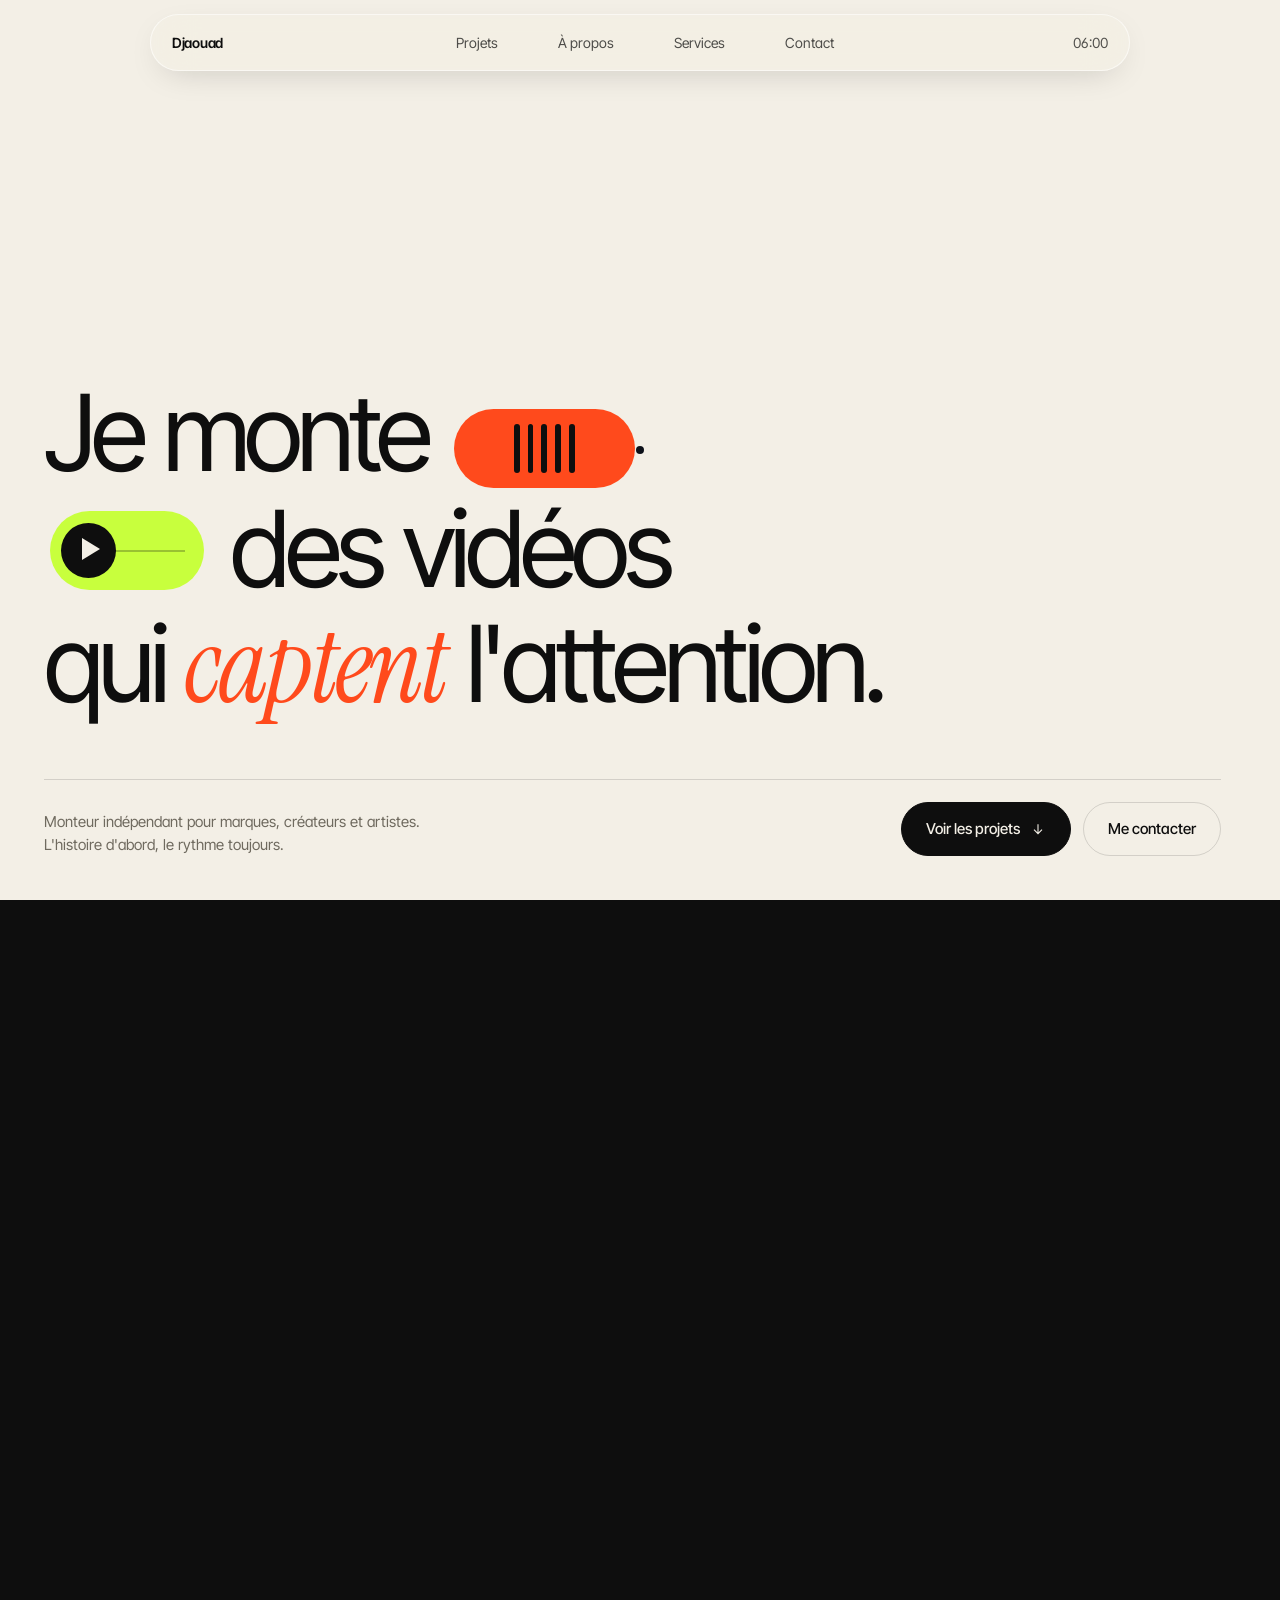
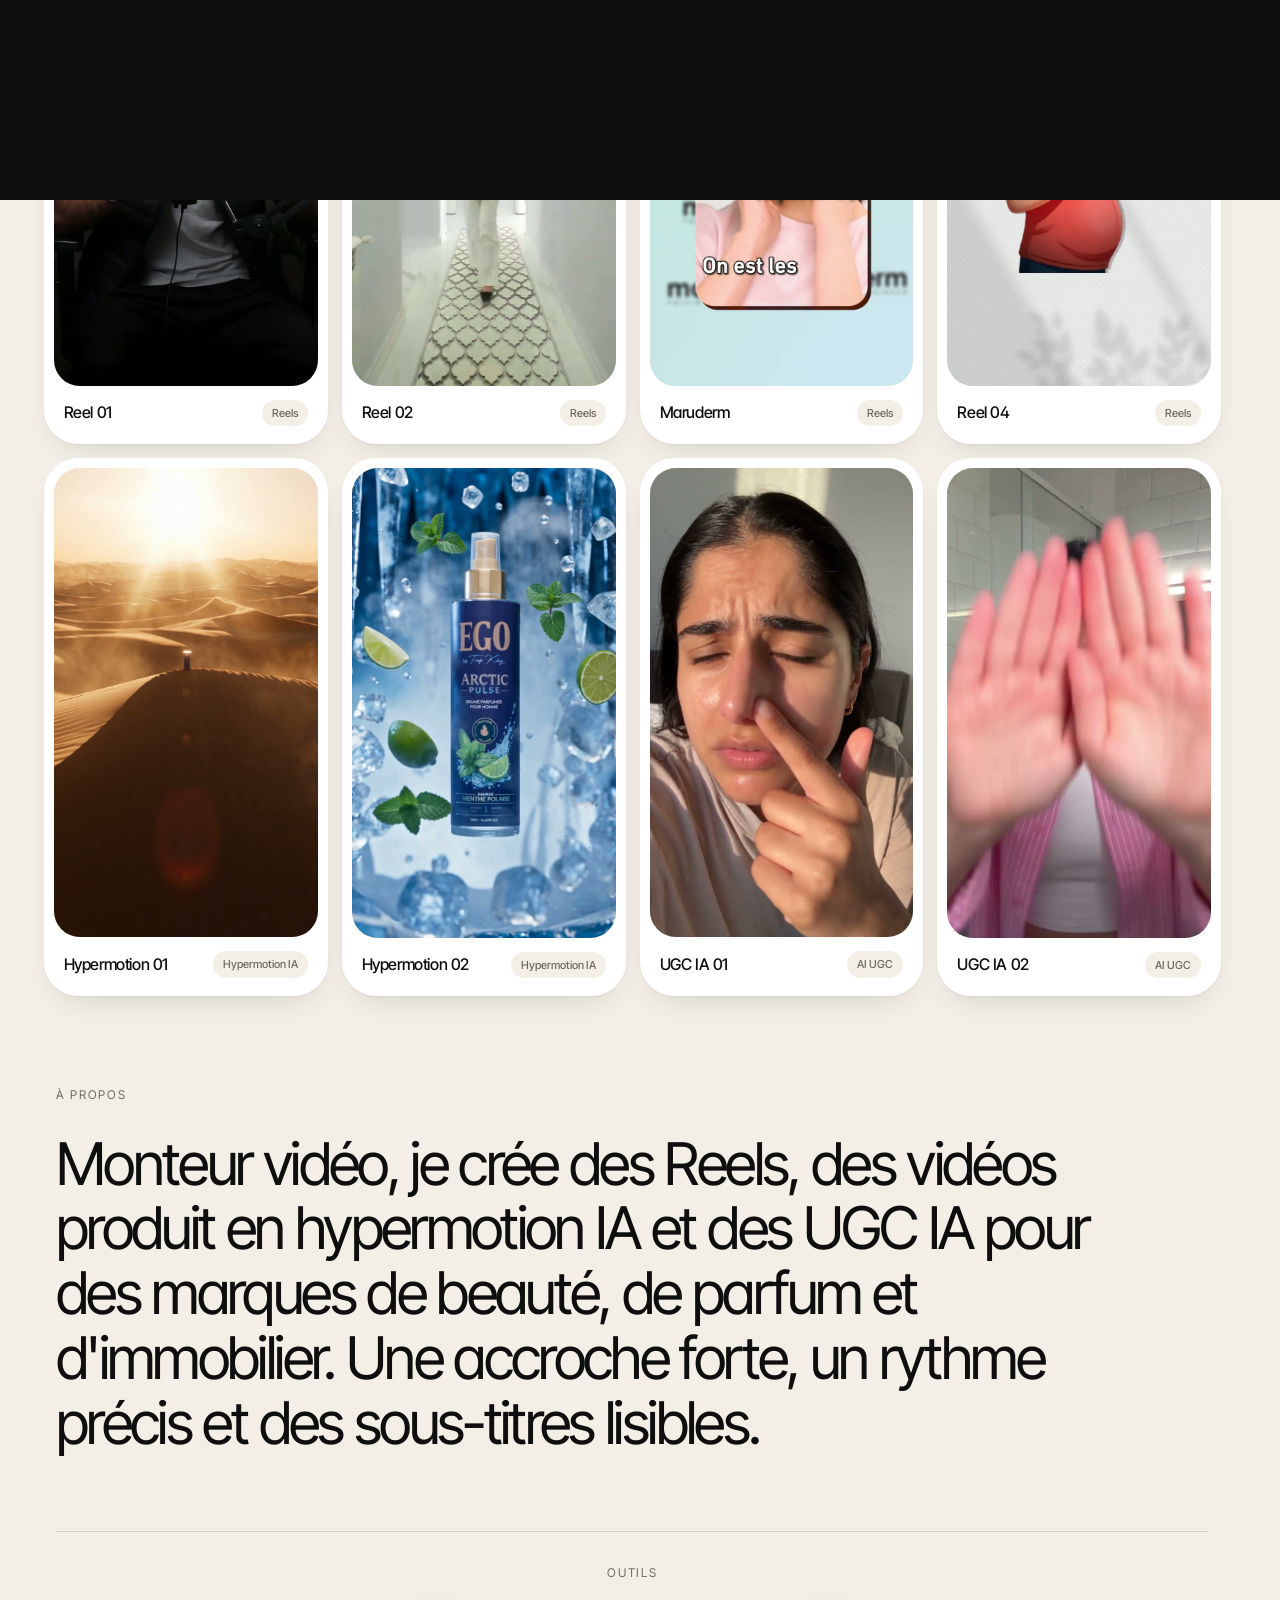
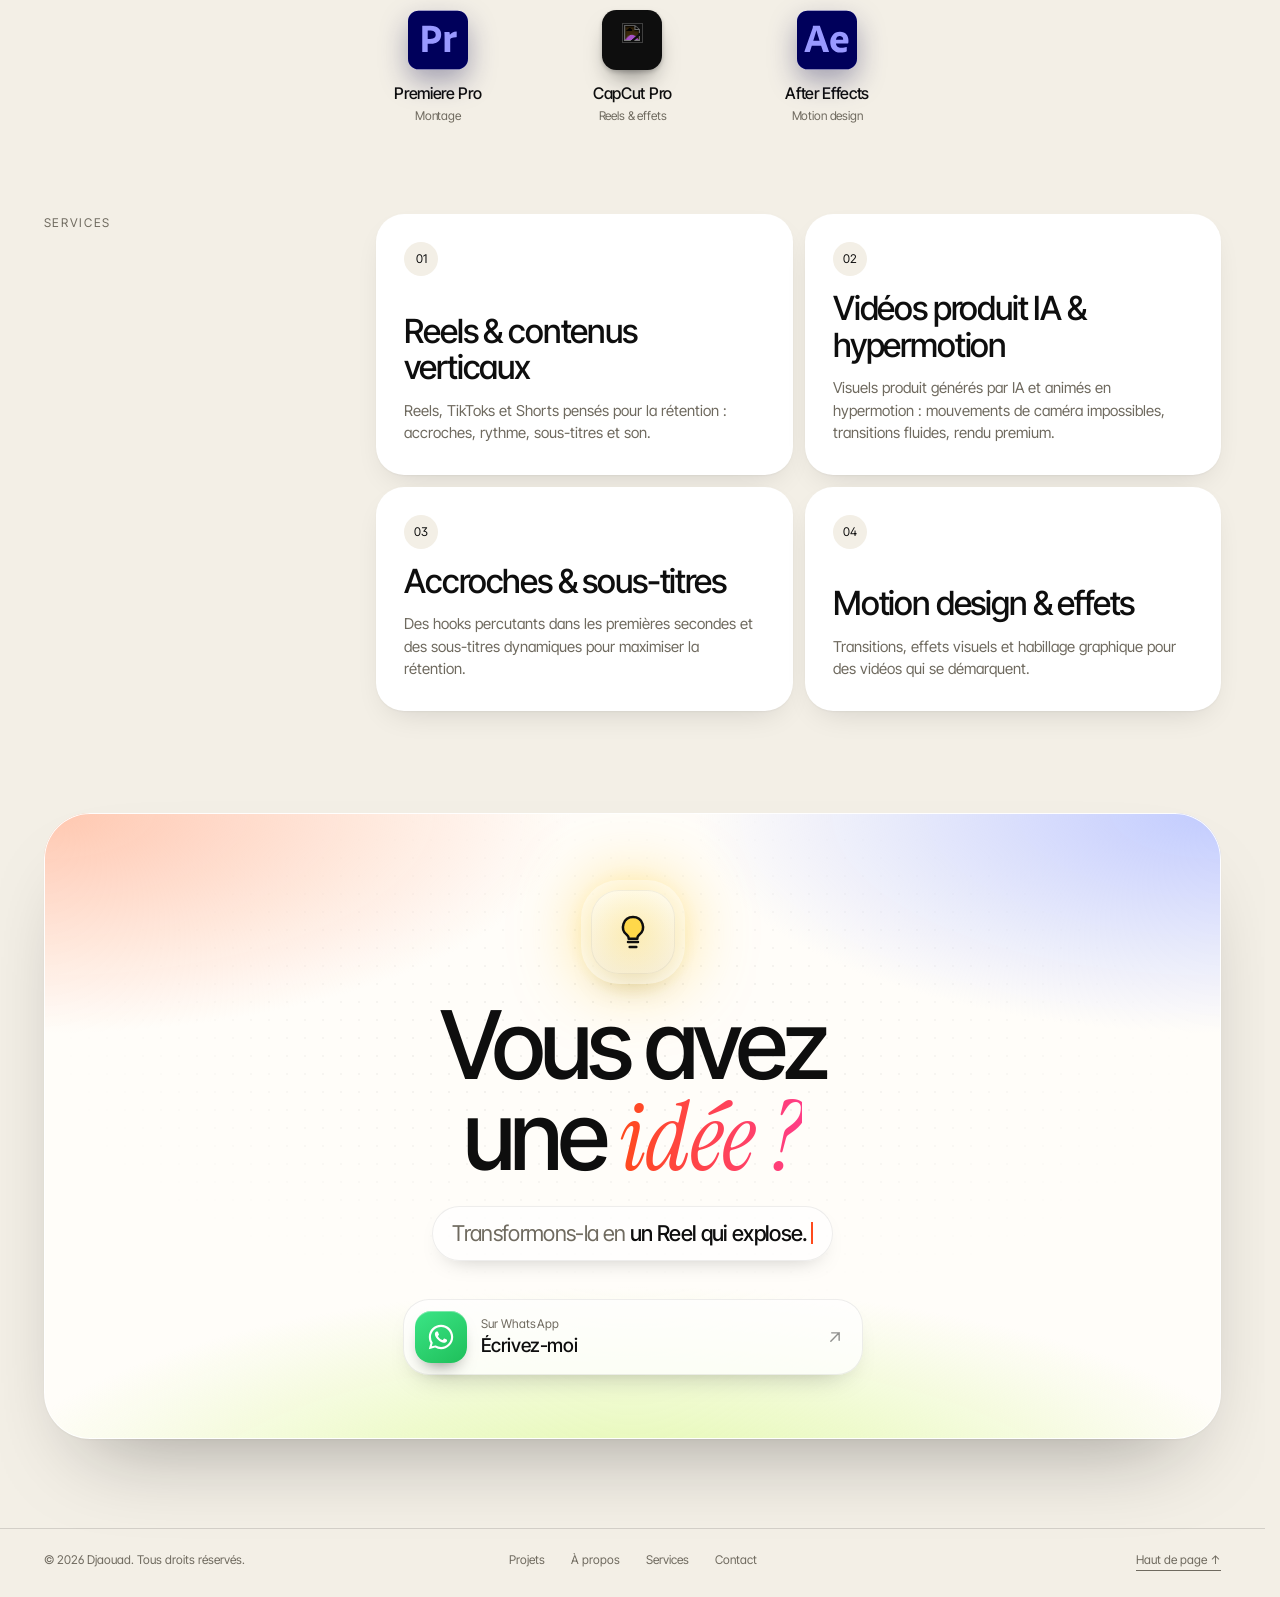
==== index.html @ 05f87301 "Add video editor portfolio website Static portfolio site (HTML/CSS/JS) with vertical reel player, ca" ====
<!doctype html>
<html lang="fr">
<head>
<meta charset="utf-8">
<meta name="viewport" content="width=device-width, initial-scale=1">
<title>Djaouad — Monteur vidéo</title>
<meta name="description" content="Monteur vidéo : Reels, vidéos produit en hypermotion IA et UGC IA. Sélection de projets.">
<meta name="theme-color" content="#f3efe6">
<link rel="preconnect" href="https://fonts.googleapis.com">
<link rel="preconnect" href="https://fonts.gstatic.com" crossorigin>
<link href="https://fonts.googleapis.com/css2?family=Inter+Tight:wght@300;400;500;600&family=Instrument+Serif:ital@0;1&display=swap" rel="stylesheet">
<link rel="stylesheet" href="style.css">
<link rel="stylesheet" href="contact.css">
<link rel="stylesheet" href="mobile.css">
<link rel="stylesheet" href="theme.css">
<link rel="stylesheet" href="player.css">
<link rel="stylesheet" href="about.css">
</head>
<body class="is-loading">

<div class="loader" id="loader">
  <span class="loader-name">Djaouad</span>
  <span class="loader-count"><b id="loadNum">0</b>%</span>
</div>
<div class="curtain" id="curtain"></div>
<div class="cursor" id="cursor"><span id="cursorLabel"></span></div>

<header class="nav" id="nav">
  <a href="#top" class="nav-name">Djaouad</a>
  <nav class="nav-links" id="links">
    <a href="#work">Projets</a>
    <a href="#about">À propos</a>
    <a href="#services">Services</a>
    <a href="#contact">Contact</a>
  </nav>
  <span class="nav-time" id="clock">—</span>
  <button class="burger" id="burger" aria-label="Menu" aria-expanded="false"><i></i><i></i></button>
</header>

<main id="top">

<!-- HERO -->
<section class="hero">
  

  <h1 class="hero-title" data-lines>
    <span class="ln"><span>Je monte <b class="pill pill-a" aria-hidden="true"><i></i><i></i><i></i><i></i><i></i></b></span></span>
    <span class="ln"><span><b class="pill pill-b" aria-hidden="true"><s></s></b> des vidéos</span></span>
    <span class="ln"><span>qui <em>captent</em> l'attention.</span></span>
  </h1>

  <div class="hero-foot">
    <p data-r>Monteur indépendant pour marques, créateurs et artistes. L'histoire d'abord, le rythme toujours.</p>
    <div class="hero-cta" data-r>
      <a href="#work" class="btn">Voir les projets <svg viewBox="0 0 24 24"><path d="M12 5v14M6 13l6 6 6-6"/></svg></a>
      <a href="#contact" class="btn ghost">Me contacter</a>
    </div>
  </div>
</section>

<div class="ticker" aria-hidden="true"><div class="ticker-track"><span>Accroches</span><span>Rythme</span><span>Sous-titres</span><span>Sound design</span><span>Rétention</span><span>Accroches</span><span>Rythme</span><span>Sous-titres</span><span>Sound design</span><span>Rétention</span></div></div>

<div class="dark">
<!-- REEL -->
<section class="reel" id="reel">
  <div class="reel-frame" id="reelFrame" data-cursor="Lecture">
    <video id="reelVideo" muted loop playsinline preload="metadata"></video>
    <div class="reel-ph" id="reelPh"><span>Showreel</span><small>Ajoutez votre showreel dans script.js</small></div>
    <span class="play lg" aria-hidden="true"></span>
    <div class="reel-bar"><span>Showreel</span><span id="reelTime">00:00</span></div>
  </div>
</section>

<!-- WORK -->
<section class="work" id="work">
  <div class="sec-top">
    <h2 data-lines><span class="ln"><span>Projets choisis</span></span></h2>
    <div class="filters" id="filters" role="tablist"></div>
  </div>
  <div class="grid" id="grid"></div>
</section>
</div>

<!-- ABOUT -->
<section class="about" id="about">
  <div class="label">À propos</div>
  <p class="bio">Monteur vidéo, je crée des Reels, des vidéos produit en hypermotion IA et des UGC IA pour des marques de beauté, de parfum et d'immobilier. Une accroche forte, un rythme précis et des sous-titres lisibles.</p>
  <div class="about-tools">
    <div class="label">Outils</div>
    <div class="tools">
    <span class="t t1"><svg class="logo" viewBox="0 0 24 24" aria-hidden="true"><rect y=".3" width="24" height="23.4" rx="4.25" fill="#9999ff"/><path fill="#00005b" d="M10.15 8.42a2.93 2.93 0 00-1.18-.2 13.9 13.9 0 00-1.09.02v3.36l.39.02h.53c.39 0 .78-.06 1.15-.18.32-.09.6-.28.82-.53.21-.25.31-.59.31-1.03a1.45 1.45 0 00-.93-1.46zM19.75.3H4.25A4.25 4.25 0 000 4.55v14.9c0 2.35 1.9 4.25 4.25 4.25h15.5c2.35 0 4.25-1.9 4.25-4.25V4.55C24 2.2 22.1.3 19.75.3zm-7.09 11.65c-.4.56-.96.98-1.61 1.22-.68.25-1.43.34-2.25.34l-.5-.01-.43-.01v3.21a.12.12 0 01-.11.14H5.82c-.08 0-.12-.04-.12-.13V6.42c0-.07.03-.11.1-.11l.56-.01.76-.02.87-.02.91-.01c.82 0 1.5.1 2.06.31.5.17.96.45 1.34.82.32.32.57.71.73 1.14.15.42.23.85.23 1.3 0 .86-.2 1.57-.6 2.13zm6.82-3.15v1.95c0 .08-.05.11-.16.11a4.35 4.35 0 00-1.92.37c-.19.09-.37.21-.51.37v5.1c0 .1-.04.14-.13.14h-1.97a.14.14 0 01-.16-.12v-5.58l-.01-.75-.02-.78c0-.23-.02-.45-.04-.68a.1.1 0 01.07-.11h1.78c.1 0 .18.07.2.16a3.03 3.03 0 01.13.92c.3-.35.67-.64 1.08-.86a3.1 3.1 0 011.52-.39c.07-.01.13.04.14.11v.04z"/></svg><b>Premiere Pro</b><small>Montage</small></span>
    <span class="t t2"><svg class="logo" viewBox="0 0 24 24" aria-hidden="true"><rect y=".3" width="24" height="23.4" rx="4.25" fill="#9999ff"/><path fill="#00005b" d="M8.54 10.73c-.1-.31-.19-.61-.29-.92s-.19-.6-.27-.89c-.08-.28-.15-.54-.22-.78h-.02c-.09.43-.2.86-.34 1.29-.15.48-.3.98-.46 1.48-.13.51-.29.98-.44 1.4h2.54c-.06-.21-.14-.46-.23-.72-.09-.27-.18-.56-.27-.86zm8.58-.29c-.55-.03-1.07.26-1.33.76-.12.23-.19.47-.22.72h2.109c.26 0 .45 0 .57-.01.08-.01.16-.03.23-.08v-.1c0-.13-.021-.25-.061-.37-.178-.56-.708-.94-1.298-.92zM19.75.3H4.25C1.9.3 0 2.2 0 4.55v14.9c0 2.35 1.9 4.25 4.25 4.25h15.5c2.35 0 4.25-1.9 4.25-4.25V4.55C24 2.2 22.1.3 19.75.3zm-7.04 16.511h-2.09c-.07.01-.14-.041-.16-.11l-.82-2.4H5.92l-.76 2.36c-.02.09-.1.15-.19.14H3.09c-.11 0-.14-.06-.11-.18L6.2 7.39c.03-.1.06-.19.1-.31.04-.21.06-.43.06-.65-.01-.05.03-.1.08-.11h2.59c.07 0 .12.03.13.08l3.65 10.25c.03.11.001.161-.1.161zm7.851-3.991c-.021.189-.031.33-.041.42-.01.07-.069.13-.14.13-.06 0-.17.01-.33.021-.159.02-.35.029-.579.029-.23 0-.471-.04-.73-.04h-3.17c.039.31.14.62.31.89.181.271.431.48.729.601.4.17.841.26 1.281.25.35-.011.699-.04 1.039-.11.311-.039.61-.119.891-.23.05-.039.08-.02.08.08v1.531c0 .039-.01.08-.021.119-.021.03-.04.051-.069.07-.32.14-.65.24-1 .3-.471.09-.94.13-1.42.12-.761 0-1.4-.12-1.92-.35-.49-.211-.921-.541-1.261-.95-.319-.39-.55-.83-.69-1.31-.14-.471-.209-.961-.209-1.461 0-.539.08-1.07.25-1.59.16-.5.41-.96.75-1.37.33-.4.739-.72 1.209-.95.471-.23 1.03-.31 1.67-.31.531-.01 1.06.09 1.55.31.41.18.77.45 1.05.8.26.34.47.72.601 1.14.129.4.189.81.189 1.22 0 .24-.01.45-.019.64z"/></svg><b>After Effects</b><small>Motion design</small></span>
    <span class="t t3"><span class="logo logo-cc"><img src="images/logos/capcut.png" alt="" width="30" height="30"></span><b>CapCut Pro</b><small>Reels &amp; effets</small></span>
    </div>
  </div>
</section>

<!-- SERVICES -->
<section class="services" id="services">
  <div class="label">Services</div>
  <ul class="svc-list">
    <li class="svc"><span class="idx">01</span><h3>Reels &amp; contenus verticaux</h3><p>Reels, TikToks et Shorts pensés pour la rétention : accroches, rythme, sous-titres et son.</p></li>
    <li class="svc"><span class="idx">02</span><h3>Vidéos produit IA &amp; hypermotion</h3><p>Visuels produit générés par IA et animés en hypermotion : mouvements de caméra impossibles, transitions fluides, rendu premium.</p></li>
    <li class="svc"><span class="idx">03</span><h3>Accroches &amp; sous-titres</h3><p>Des hooks percutants dans les premières secondes et des sous-titres dynamiques pour maximiser la rétention.</p></li>
    <li class="svc"><span class="idx">04</span><h3>Motion design &amp; effets</h3><p>Transitions, effets visuels et habillage graphique pour des vidéos qui se démarquent.</p></li>
  </ul>
</section>

<!-- CONTACT -->
<section class="contact" id="contact">
  <div class="c-grid">
    <div class="c-main">
      <div class="bulb" aria-hidden="true"><svg viewBox="0 0 24 24"><path d="M9 18h6M10 21h4M12 3a6 6 0 0 0-3.6 10.8c.6.5 1 1.2 1 2V16h5.2v-.2c0-.8.4-1.5 1-2A6 6 0 0 0 12 3Z"/></svg></div>
      <h2>Vous avez<br>une <em>idée&nbsp;?</em></h2>
      <p class="c-type">Transformons-la en <b id="typed"></b><i class="caret"></i></p>
      <div class="c-actions">
        <a href="https://wa.me/213775904983?text=Bonjour%20!%20J%27ai%20une%20id%C3%A9e%20de%20projet%20vid%C3%A9o%20%F0%9F%92%A1" class="wa-btn" target="_blank" rel="noopener" data-cursor="WhatsApp">
          <span class="wa-ic"><svg viewBox="0 0 32 32"><path fill="currentColor" d="M16.02 3C8.84 3 3.02 8.82 3.02 16c0 2.3.6 4.54 1.74 6.52L3 29l6.64-1.74A12.95 12.95 0 0 0 16.02 29C23.2 29 29 23.18 29 16S23.2 3 16.02 3Zm0 23.7c-1.95 0-3.86-.53-5.53-1.52l-.4-.24-3.94 1.03 1.05-3.84-.26-.4A10.66 10.66 0 0 1 5.3 16c0-5.9 4.8-10.7 10.72-10.7S26.7 10.1 26.7 16s-4.8 10.7-10.68 10.7Zm5.87-8c-.32-.16-1.9-.94-2.2-1.04-.3-.11-.5-.16-.72.16-.22.32-.83 1.04-1.02 1.26-.19.21-.38.24-.7.08-.32-.16-1.36-.5-2.59-1.6-.96-.85-1.6-1.9-1.79-2.22-.19-.32-.02-.5.14-.66.15-.14.32-.38.48-.57.16-.19.21-.32.32-.54.11-.21.05-.4-.03-.56-.08-.16-.72-1.74-.99-2.38-.26-.62-.52-.54-.72-.55h-.62c-.21 0-.56.08-.85.4-.3.32-1.12 1.1-1.12 2.67s1.15 3.1 1.3 3.32c.16.21 2.26 3.45 5.47 4.84.76.33 1.36.53 1.82.68.77.24 1.46.2 2.01.12.61-.09 1.9-.78 2.16-1.53.27-.75.27-1.4.19-1.53-.08-.13-.3-.21-.62-.37Z"/></svg></span>
          <span class="wa-tx"><small>Sur WhatsApp</small><b>Écrivez-moi</b></span>
          <svg class="c-go" viewBox="0 0 24 24"><path d="M7 17 17 7M8 7h9v9"/></svg>
        </a>
      </div>
    </div>
  </div>
</section>
</main>

<footer class="footer">
  <span>© <span id="yr"></span> Djaouad. Tous droits réservés.</span>
  <nav><a href="#work">Projets</a><a href="#about">À propos</a><a href="#services">Services</a><a href="#contact">Contact</a></nav>
  <a href="#top" class="u">Haut de page ↑</a>
</footer>

<!-- Lecteur -->
<div class="modal" id="modal" aria-hidden="true" role="dialog" aria-modal="true">
  <div class="modal-bg" data-close></div>
  <button class="modal-x" data-close aria-label="Fermer">Fermer</button>
  <div class="modal-box">
    <div class="player" id="player"></div>
    <div class="modal-info">
      <h3 id="mTitle"></h3>
      <p id="mDesc"></p>
      <ul id="mMeta"></ul>
    </div>
  </div>
</div>

<script src="https://cdn.jsdelivr.net/npm/lenis@1.1.13/dist/lenis.min.js"></script>
<script src="https://cdnjs.cloudflare.com/ajax/libs/gsap/3.12.5/gsap.min.js"></script>
<script src="https://cdnjs.cloudflare.com/ajax/libs/gsap/3.12.5/ScrollTrigger.min.js"></script>
<script src="script.js"></script>
<script src="contact.js"></script>
<script src="player.js"></script>
</body>
</html>
---- style.css ----
:root{
  --bg:#f3efe6; --bg2:#e9e4d8; --fg:#0e0e0e; --mute:#6f6a5f; --line:rgba(14,14,14,.14);
  --acc:#ff4a1c; --cobalt:#2b3cff; --lime:#c8ff3d; --lilac:#c9b8ff; --butter:#ffd84a;
  --pad:clamp(20px,3.4vw,52px);
  --sans:'Inter Tight',system-ui,sans-serif; --serif:'Instrument Serif',Georgia,serif;
  --ease:cubic-bezier(.76,0,.24,1); --out:cubic-bezier(.16,1,.3,1);
}
*{box-sizing:border-box;margin:0;padding:0}
html{background:var(--bg)}
html.lenis,html.lenis body{height:auto}
.lenis.lenis-smooth{scroll-behavior:auto!important}
.lenis.lenis-stopped{overflow:hidden}
body{background:var(--bg);color:var(--fg);font:400 16px/1.5 var(--sans);-webkit-font-smoothing:antialiased;overflow-x:hidden}
body.is-loading{overflow:hidden}
a{color:inherit;text-decoration:none}
button{font:inherit;color:inherit;background:none;border:0;cursor:pointer}
ul{list-style:none}
em{font-family:var(--serif);font-style:italic;font-weight:400;letter-spacing:-.01em}
::selection{background:var(--fg);color:var(--bg)}
:focus-visible{outline:1px solid var(--fg);outline-offset:4px}

.label{font-size:12px;letter-spacing:.14em;text-transform:uppercase;color:var(--mute)}
.u{position:relative;display:inline-block}
.u::after{content:"";position:absolute;left:0;right:0;bottom:-2px;height:1px;background:currentColor;transform-origin:right;transition:transform .6s var(--out)}
.u:hover::after{animation:ul .7s var(--out)}
@keyframes ul{0%{transform:scaleX(1);transform-origin:right}50%{transform:scaleX(0);transform-origin:right}51%{transform-origin:left}100%{transform:scaleX(1);transform-origin:left}}

/* masked line reveal */
.ln{display:block;overflow:hidden;padding-bottom:.1em;margin-bottom:-.1em}
.ln>span{display:block;transform:translateY(110%);transition:transform 1.3s var(--out);transition-delay:calc(var(--i,0)*.09s)}
.in .ln>span,.ln.in>span{transform:none}
[data-r]{opacity:0;transform:translateY(14px);transition:opacity 1s var(--out),transform 1s var(--out);transition-delay:calc(var(--i,0)*.08s + .3s)}
.in [data-r],[data-r].in{opacity:1;transform:none}

/* loader / curtain */
.loader{position:fixed;inset:0;z-index:1000;background:var(--bg);display:flex;justify-content:space-between;align-items:flex-end;padding:var(--pad);font-size:13px;letter-spacing:.04em;transition:transform 1.1s var(--ease)}
.loader.done{transform:translateY(-100%)}
.loader-count{font-size:clamp(64px,14vw,200px);font-weight:300;letter-spacing:-.05em;line-height:.8}
.loader-count b{font-weight:300}
.curtain{position:fixed;inset:0;background:var(--fg);z-index:900;transform:translateY(100%);pointer-events:none}

/* cursor */
.cursor{position:fixed;left:0;top:0;z-index:950;width:8px;height:8px;margin:-4px 0 0 -4px;border-radius:50%;background:var(--fg);mix-blend-mode:difference;pointer-events:none;display:grid;place-items:center;transition:width .5s var(--out),height .5s var(--out),margin .5s var(--out),background .3s}
.cursor span{font-size:12px;font-weight:500;color:var(--bg);opacity:0;white-space:nowrap;transition:opacity .25s}
.cursor.label{width:88px;height:88px;margin:-44px 0 0 -44px;mix-blend-mode:normal;background:var(--fg)}
.cursor.label span{opacity:1}
.cursor.hide{opacity:0}
@media(hover:none){.cursor{display:none}}

/* nav */
.nav{position:fixed;inset:0 0 auto;z-index:700;display:grid;grid-template-columns:1fr auto 1fr;align-items:center;padding:22px var(--pad);font-size:14px;mix-blend-mode:difference;color:#fff;transition:transform .8s var(--out)}
.nav.hidden{transform:translateY(-100%)}
.nav-name{font-weight:500}
.nav-links{display:flex;gap:32px}
.nav-links a{opacity:.7;transition:opacity .3s}.nav-links a:hover{opacity:1}
.nav-time{justify-self:end;opacity:.7;font-variant-numeric:tabular-nums}
.burger{display:none;justify-self:end;width:30px;height:12px;position:relative}
.burger i{position:absolute;left:0;right:0;height:1px;background:#fff;transition:.5s var(--out)}
.burger i:first-child{top:0}.burger i:last-child{bottom:0}
.burger.on i:first-child{top:5px;transform:rotate(45deg)}.burger.on i:last-child{bottom:6px;transform:rotate(-45deg)}

/* hero */
.hero{min-height:100svh;padding:0 var(--pad) var(--pad);display:flex;flex-direction:column;justify-content:flex-end;gap:clamp(28px,5vw,64px)}
.hero-meta{display:flex;justify-content:space-between;font-size:13px;color:var(--mute);position:absolute;top:90px;left:var(--pad);right:var(--pad)}
.hero-title{font-size:clamp(46px,10.6vw,190px);line-height:.92;letter-spacing:-.055em;font-weight:400}
.hero-title em{letter-spacing:-.03em}
.hero-foot{display:flex;justify-content:space-between;align-items:flex-end;gap:24px;border-top:1px solid var(--line);padding-top:22px}
.hero-foot p{max-width:420px;color:var(--mute);font-size:15px}
.scroll-cue{display:flex;align-items:center;gap:14px;font-size:13px;color:var(--mute)}
.scroll-cue i{width:1px;height:34px;background:var(--line);position:relative;overflow:hidden}
.scroll-cue i::after{content:"";position:absolute;inset:0;background:var(--fg);animation:cue 2.2s var(--ease) infinite}
@keyframes cue{0%{transform:translateY(-100%)}60%,100%{transform:translateY(100%)}}

/* reel */
.reel{padding:0 var(--pad)}
.reel-frame{position:relative;aspect-ratio:16/9;background:var(--bg2);overflow:hidden;clip-path:inset(0 16% 0 16%);cursor:pointer}
.reel-frame video{position:absolute;inset:0;width:100%;height:100%;object-fit:cover;transform:scale(1.15)}
.reel-ph{position:absolute;inset:0;display:flex;flex-direction:column;justify-content:center;align-items:center;gap:6px;background:repeating-linear-gradient(135deg,#131313 0 2px,#101010 2px 14px)}
.reel-ph span{font-size:clamp(28px,5vw,72px);letter-spacing:-.04em;font-weight:300}
.reel-ph small{color:var(--mute);font-size:12px;letter-spacing:.1em;text-transform:uppercase}
.reel-bar{position:absolute;left:0;right:0;bottom:0;display:flex;justify-content:space-between;padding:16px 20px;font-size:12px;letter-spacing:.08em;text-transform:uppercase;color:#fff;mix-blend-mode:difference}

/* work */
.work{padding:clamp(100px,14vw,220px) var(--pad) 0}
.sec-top{display:flex;justify-content:space-between;align-items:flex-end;flex-wrap:wrap;gap:24px;margin-bottom:clamp(40px,6vw,88px)}
h2{font-size:clamp(40px,7vw,120px);font-weight:400;letter-spacing:-.05em;line-height:.95}
.filters{display:flex;gap:6px;flex-wrap:wrap}
.filters button{font-size:14px;color:var(--mute);padding:8px 14px;border-radius:99px;border:1px solid transparent;transition:.4s var(--out)}
.filters button:hover{color:var(--fg)}
.filters button.on{color:var(--fg);border-color:var(--line)}
.grid{display:grid;grid-template-columns:repeat(12,1fr);column-gap:clamp(16px,2vw,32px);row-gap:clamp(48px,6vw,96px)}
.card{grid-column:span 6;cursor:pointer;display:block;transition:opacity .6s var(--out)}
.card[data-w="l"]{grid-column:span 8}
.card[data-w="s"]{grid-column:span 4}
.card.offset{margin-top:clamp(0px,9vw,140px)}
.card.hide{display:none}
.media{position:relative;overflow:hidden;aspect-ratio:16/10;background:var(--bg2)}
.card[data-w="s"] .media{aspect-ratio:4/5}
.media-in{position:absolute;inset:-8% 0;will-change:transform}
.media img,.media video,.ph{position:absolute;inset:0;width:100%;height:100%;object-fit:cover;transition:transform 1.4s var(--out)}
.card:hover .media img,.card:hover .ph{transform:scale(1.04)}
.media video{opacity:0;transition:opacity .6s}
.card:hover .media video{opacity:1}
.ph{display:flex;align-items:flex-end;padding:18px;font-size:12px;letter-spacing:.1em;text-transform:uppercase;color:#555;background:repeating-linear-gradient(135deg,#141414 0 2px,#101010 2px 14px)}
.cap{display:grid;grid-template-columns:auto 1fr auto;gap:18px;align-items:baseline;padding-top:16px;font-size:15px}
.cap .n{color:var(--mute);font-size:13px;font-variant-numeric:tabular-nums}
.cap h3{font-weight:400;font-size:clamp(18px,1.6vw,24px);letter-spacing:-.02em;line-height:1.2}
.cap .m{color:var(--mute);font-size:13px;text-align:right}

/* about */
.about{padding:clamp(120px,16vw,260px) var(--pad) 0;display:grid;grid-template-columns:1fr 3fr;gap:var(--pad) clamp(20px,4vw,64px)}
.statement{font-size:clamp(26px,3.9vw,66px);line-height:1.12;letter-spacing:-.035em;font-weight:400;grid-column:2}
.statement .w{opacity:.14;transition:none}
.facts{grid-column:2;display:grid;grid-template-columns:repeat(4,1fr);gap:20px;margin-top:clamp(40px,6vw,90px);border-top:1px solid var(--line)}
.facts div{padding-top:18px}
.facts dt{font-size:12px;letter-spacing:.14em;text-transform:uppercase;color:var(--mute);margin-bottom:8px}
.facts dd{font-size:clamp(20px,2vw,30px);letter-spacing:-.03em}
.facts b{font-weight:400}

/* services */
.services{padding:clamp(120px,16vw,260px) var(--pad) 0;display:grid;grid-template-columns:1fr 3fr;gap:var(--pad) clamp(20px,4vw,64px)}
.svc-list{grid-column:2;border-top:1px solid var(--line)}
.svc{display:grid;grid-template-columns:48px 1.1fr 1fr;gap:20px;align-items:baseline;padding:28px 0;border-bottom:1px solid var(--line);transition:padding .7s var(--out),opacity .5s}
.svc-list:hover .svc{opacity:.35}.svc-list .svc:hover{opacity:1;padding-left:14px}
.svc .idx{font-size:13px;color:var(--mute)}
.svc h3{font-weight:400;font-size:clamp(22px,2.6vw,40px);letter-spacing:-.035em;line-height:1.1}
.svc p{color:var(--mute);font-size:15px;max-width:380px}
.tools{grid-column:2;display:flex;flex-wrap:wrap;gap:10px 28px;color:var(--mute);font-size:14px}

/* contact */
.contact{padding:clamp(140px,18vw,280px) var(--pad) clamp(60px,8vw,120px)}
.contact-lead{font-size:clamp(20px,2.4vw,34px);letter-spacing:-.03em;color:var(--mute);margin:22px 0 10px}
.mail{display:flex;align-items:center;gap:2vw;font-size:clamp(34px,9.2vw,170px);letter-spacing:-.06em;line-height:1;padding:.05em 0;border-bottom:1px solid var(--line);position:relative;overflow:hidden}
.mail::before{content:"";position:absolute;inset:0;background:var(--fg);transform:translateY(101%);transition:transform .7s var(--ease)}
.mail span,.mail svg{position:relative;transition:color .5s,stroke .5s}
.mail svg{width:.6em;height:.6em;fill:none;stroke:var(--fg);stroke-width:1.2;margin-left:auto;flex:none}
.mail:hover::before{transform:none}
.mail:hover span{color:var(--bg)}.mail:hover svg{stroke:var(--bg)}
.contact-row{display:flex;gap:32px;flex-wrap:wrap;margin-top:34px;font-size:15px}
.footer{display:flex;justify-content:space-between;padding:22px var(--pad);border-top:1px solid var(--line);font-size:13px;color:var(--mute)}

/* modal */
.modal{position:fixed;inset:0;z-index:960;display:grid;place-items:center;padding:var(--pad);visibility:hidden;opacity:0;transition:opacity .6s var(--out),visibility 0s .6s}
.modal.open{visibility:visible;opacity:1;transition:opacity .6s var(--out)}
.modal-bg{position:absolute;inset:0;background:rgba(8,8,8,.94)}
.modal-x{position:absolute;top:22px;right:var(--pad);z-index:2;font-size:14px;color:var(--mute);transition:color .3s}
.modal-x:hover{color:var(--fg)}
.modal-box{position:relative;width:min(1280px,100%);max-height:100%;overflow:auto;transform:translateY(24px);transition:transform .9s var(--out)}
.modal.open .modal-box{transform:none}
.player{aspect-ratio:16/9;background:#000;display:grid;place-items:center}
.player.vertical{aspect-ratio:auto;height:min(72vh,760px)}
.player iframe,.player video{width:100%;height:100%;border:0;background:#000}
.player .empty{color:var(--mute);font-size:14px;text-align:center;padding:24px;line-height:1.7}
.player .empty code{color:var(--fg)}
.modal-info{display:grid;grid-template-columns:1.2fr 1.4fr 1fr;gap:24px;padding:22px 0 0}
.modal-info h3{font-weight:400;font-size:clamp(22px,2.4vw,34px);letter-spacing:-.03em;line-height:1.1}
.modal-info p{color:var(--mute);font-size:15px}
.modal-info ul{font-size:13px;color:var(--mute);display:grid;gap:4px}
.modal-info li b{color:var(--fg);font-weight:400}

/* responsive */
@media(max-width:900px){
  .nav{grid-template-columns:1fr auto}
  .nav-time{display:none}
  .burger{display:block}
  .nav-links{position:fixed;inset:0;background:var(--bg);flex-direction:column;justify-content:flex-end;gap:6px;padding:var(--pad);font-size:clamp(40px,12vw,80px);letter-spacing:-.05em;transform:translateY(-100%);transition:transform .9s var(--ease);mix-blend-mode:normal;z-index:-1}
  .nav-links.open{transform:none}
  .nav-links a{opacity:1}
  .card,.card[data-w]{grid-column:span 12}
  .card.offset{margin-top:0}
  .about,.services{grid-template-columns:1fr}
  .statement,.facts,.svc-list,.tools{grid-column:1}
  .facts{grid-template-columns:1fr 1fr}
  .svc{grid-template-columns:34px 1fr}.svc p{grid-column:2}
  .modal-info{grid-template-columns:1fr}
  .hero-meta{top:80px}
  .reel-frame{clip-path:inset(0 6% 0 6%)}
}
@media(prefers-reduced-motion:reduce){*{animation:none!important;transition-duration:.01ms!important;transition-delay:0s!important}.ln>span{transform:none}[data-r]{opacity:1;transform:none}.statement .w{opacity:1}.reel-frame{clip-path:none}}

/* ===== colour layer ===== */
::selection{background:var(--acc);color:#0e0e0e}
em{color:var(--acc)}
.loader{background:var(--acc);color:#0e0e0e}
.cursor{background:#fff}
.dark,.modal{--bg:#0c0c0c;--bg2:#161616;--fg:#f3efe6;--mute:#8d8a82;--line:#262626;background:var(--bg);color:var(--fg)}
.modal{background:transparent}
.dark .reel-frame{background:var(--bg2)}
.dark{padding-bottom:clamp(100px,14vw,220px);border-radius:clamp(24px,3vw,48px);margin:0 clamp(6px,1vw,14px);position:relative;z-index:2}
.dark .reel{padding-top:clamp(70px,9vw,140px)}
.hero{position:relative;overflow:hidden}
.hero-title{position:relative;z-index:2}
.hero-foot{position:relative;z-index:2}

/* phones */
.phones{position:absolute;right:calc(var(--pad) + 1vw);top:clamp(110px,15vh,170px);width:clamp(260px,34vw,560px);height:clamp(240px,34vw,520px);z-index:1;pointer-events:none}
.phone{position:absolute;width:clamp(110px,14vw,230px);aspect-ratio:9/16;border-radius:clamp(16px,2vw,30px);overflow:hidden;box-shadow:0 30px 60px -30px rgba(14,14,14,.5);animation:bob 7s ease-in-out infinite}
.phone i{position:absolute;display:block}
.pg{top:12px;left:12px;right:12px;height:3px;border-radius:3px;background:rgba(14,14,14,.22)}
.pg::after{content:"";position:absolute;inset:0;width:40%;border-radius:3px;background:#0e0e0e;animation:prog 4s linear infinite}
.pl{top:50%;left:50%;width:34%;aspect-ratio:1;margin:-17% 0 0 -17%;border-radius:50%;background:rgba(14,14,14,.9)}
.pl::after{content:"";position:absolute;left:38%;top:30%;border-left:.9em solid #f3efe6;border-block:.55em solid transparent}
.cap1{left:12%;right:30%;bottom:20%;height:10px;border-radius:6px;background:#0e0e0e}
.cap2{left:12%;right:48%;bottom:13%;height:10px;border-radius:6px;background:rgba(14,14,14,.4)}
.p1{background:var(--acc);left:0;top:12%;transform:rotate(-8deg)}
.p2{background:var(--lime);left:32%;top:0;transform:rotate(3deg);animation-delay:-2.3s}
.p3{background:var(--lilac);right:0;top:20%;transform:rotate(10deg);animation-delay:-4.6s}
@keyframes bob{50%{translate:0 -18px}}
@keyframes prog{from{width:0}to{width:100%}}

/* ticker */
.ticker{background:var(--acc);color:#0e0e0e;overflow:hidden;padding:clamp(14px,2vw,26px) 0;margin-top:clamp(20px,4vw,60px);transform:rotate(-1.2deg) scale(1.03);position:relative;z-index:3}
.ticker-track{display:flex;width:max-content;animation:tick 28s linear infinite}
.ticker-track span{font-size:clamp(28px,5vw,72px);letter-spacing:-.04em;font-weight:500;padding-right:.5em;white-space:nowrap}
.ticker-track span::after{content:"\2726";margin-left:.5em;font-size:.6em;vertical-align:.15em}
@keyframes tick{to{transform:translateX(-50%)}}

/* work */
.filters button.on{background:var(--acc);border-color:var(--acc);color:#0e0e0e}
.ph{color:rgba(14,14,14,.55);background:
  radial-gradient(120% 90% at 20% 0%,rgba(255,255,255,.35),transparent 55%),
  var(--c,var(--acc))}
.ph::before{content:attr(data-n);position:absolute;right:16px;top:6px;font-size:clamp(70px,10vw,160px);font-weight:300;letter-spacing:-.06em;line-height:1;color:rgba(14,14,14,.16)}
.cap h3{transition:color .4s}
.card:hover .cap h3{color:var(--acc)}

/* about / services */
.about .statement .w{opacity:.16}
.facts dd b{color:var(--acc)}
.svc h3{transition:color .4s}
.svc:hover h3{color:var(--acc)}
.svc:hover .idx{color:var(--acc)}
.tools span{border:1px solid var(--line);padding:6px 14px;border-radius:99px;color:var(--fg)}
.tools span:nth-child(1){background:var(--lilac);border-color:var(--lilac)}
.tools span:nth-child(2){background:var(--lime);border-color:var(--lime)}
.tools span:nth-child(3){background:var(--butter);border-color:var(--butter)}
.tools span:nth-child(4){background:var(--bg2)}
.tools span:nth-child(5){background:var(--bg2)}
.tools{gap:10px}

/* contact + footer */
.contact{background:var(--acc);--bg:var(--acc);--fg:#0e0e0e;--mute:rgba(14,14,14,.62);--line:rgba(14,14,14,.28);margin-top:clamp(120px,16vw,260px);border-radius:clamp(24px,3vw,48px) clamp(24px,3vw,48px) 0 0}
.contact .mail span{color:#0e0e0e}
.contact .mail:hover span{color:var(--acc)}
.contact .mail:hover svg{stroke:var(--acc)}
.footer{background:#0e0e0e;color:#8d8a82;border-top:0;--fg:#f3efe6}
.footer .u{color:#f3efe6}
.reel-bar{mix-blend-mode:normal;color:#f3efe6;background:linear-gradient(transparent,rgba(0,0,0,.5))}
.reel-ph{background:repeating-linear-gradient(135deg,#151515 0 2px,#111 2px 14px)}
@media(max-width:900px){
  .phones{opacity:.9;top:96px;right:-4vw;width:70vw;height:60vw}
  .phone{width:26vw}
  .hero-meta{display:none}
}

.cursor span{color:#0e0e0e}.cursor.label{background:var(--acc)}

/* ===== mobile hero fix ===== */
@media(max-width:900px){
  .hero{justify-content:flex-start;padding-top:84px;gap:22px}
  .phones{position:relative;order:-1;right:auto;top:auto;width:100%;height:clamp(200px,62vw,360px);margin:auto 0 0;opacity:1;flex:none}
  .phone{width:clamp(96px,29vw,170px)}
  .p1{left:3%;top:14%}
  .p2{left:34%;top:0}
  .p3{left:auto;right:3%;top:20%}
  .hero-title{font-size:clamp(46px,14.5vw,110px);line-height:.95;margin-top:auto}
  .hero-foot{flex-direction:column;align-items:flex-start;gap:16px;padding-top:18px}
  .scroll-cue{display:none}
  .ticker{transform:rotate(-1.2deg) scale(1.08)}
}
@media(max-width:520px){
  .nav{padding:16px var(--pad)}
  .facts{grid-template-columns:1fr 1fr}
  .cap{grid-template-columns:auto 1fr;row-gap:2px}.cap .m{grid-column:2;text-align:left}
  .mail{font-size:clamp(26px,9.4vw,60px);letter-spacing:-.05em}
  .filters button{padding:7px 12px;font-size:13px}
}

/* ===== hero v2 ===== */
.phones{display:none!important}
.hero{justify-content:flex-end;gap:clamp(28px,4vw,56px);padding-top:150px}
.hero-meta{align-items:center}
.avail{display:inline-flex;align-items:center;gap:10px;color:var(--fg)}
.avail i{width:8px;height:8px;border-radius:50%;background:#19c37d;box-shadow:0 0 0 0 rgba(25,195,125,.6);animation:ping 2s infinite}
@keyframes ping{70%{box-shadow:0 0 0 10px rgba(25,195,125,0)}100%{box-shadow:0 0 0 0 rgba(25,195,125,0)}}
.hero-title{font-size:clamp(40px,8.3vw,150px);line-height:1;letter-spacing:-.05em;max-width:100%}
.hero-title .ln{padding-bottom:.14em;margin-bottom:-.06em}

.pill{display:inline-block;position:relative;height:.74em;width:1.7em;border-radius:99px;overflow:hidden;vertical-align:-.02em;margin:0 .06em}
.pill-a{background:var(--acc);display:inline-flex;align-items:center;justify-content:center;gap:.075em}
.pill-a i{display:block;width:.055em;height:28%;border-radius:9px;background:#0e0e0e;animation:wave 1.2s ease-in-out infinite}
.pill-a i:nth-child(2){animation-delay:-.2s}.pill-a i:nth-child(3){animation-delay:-.5s}
.pill-a i:nth-child(4){animation-delay:-.8s}.pill-a i:nth-child(5){animation-delay:-.35s}
@keyframes wave{50%{height:62%}}
.pill-b{background:var(--lime);width:1.45em}
.pill-b::before{content:"";position:absolute;left:.18em;right:.18em;top:50%;height:2px;background:rgba(14,14,14,.25)}
.pill-b s{position:absolute;top:50%;left:.1em;width:.52em;aspect-ratio:1;margin-top:-.26em;border-radius:50%;background:#0e0e0e;animation:slide 2.4s cubic-bezier(.65,0,.35,1) infinite alternate;text-decoration:none}
.pill-b s::after{content:"";position:absolute;left:38%;top:28%;border-left:.17em solid #f3efe6;border-block:.11em solid transparent}
@keyframes slide{to{left:calc(100% - .62em)}}

.hero-foot{align-items:flex-end}
.hero-cta{display:flex;gap:12px;flex-wrap:wrap}
.btn{display:inline-flex;align-items:center;gap:10px;padding:15px 24px;border-radius:99px;background:#0e0e0e;color:#f3efe6;font-size:15px;font-weight:500;border:1px solid #0e0e0e;transition:background .4s var(--out),color .4s,border-color .4s,transform .4s var(--out)}
.btn svg{width:16px;height:16px;fill:none;stroke:currentColor;stroke-width:1.6;transition:transform .5s var(--out)}
.btn:hover{background:var(--acc);border-color:var(--acc);color:#0e0e0e;transform:translateY(-2px)}
.btn:hover svg{transform:translateY(3px)}
.btn.ghost{background:transparent;color:var(--fg);border-color:var(--line)}
.btn.ghost:hover{background:var(--fg);border-color:var(--fg);color:var(--bg)}

@media(max-width:900px){
  .hero{padding-top:110px;justify-content:flex-end}
  .hero-meta{display:flex;top:84px;font-size:12px}
  .hero-title{font-size:clamp(38px,12.4vw,100px);margin-top:0;line-height:1.02}
  .hero-foot{flex-direction:column;align-items:flex-start}
  .hero-cta{width:100%}
  .hero-cta .btn{flex:1;justify-content:center;padding:14px 16px}
}

/* ===== apple-style layer ===== */
:root{--out:cubic-bezier(.22,1,.36,1);--r:28px;--shadow:0 1px 2px rgba(14,14,14,.04),0 12px 32px -14px rgba(14,14,14,.16)}
body{font-family:-apple-system,BlinkMacSystemFont,'SF Pro Display','Inter Tight',system-ui,sans-serif;font-feature-settings:"ss01","cv11"}

/* glass floating nav */
.nav{top:14px;left:0;right:0;margin:0 auto;width:min(980px,calc(100% - 24px));padding:10px 12px 10px 22px;border-radius:99px;mix-blend-mode:normal;color:#0e0e0e;
  background:rgba(243,239,230,.7);-webkit-backdrop-filter:saturate(180%) blur(22px);backdrop-filter:saturate(180%) blur(22px);
  box-shadow:inset 0 0 0 1px rgba(255,255,255,.55),0 10px 34px -14px rgba(14,14,14,.22)}
.nav-name{font-weight:600;letter-spacing:-.02em}
.nav-links a{padding:8px 14px;border-radius:99px;opacity:.72;transition:background .4s var(--out),opacity .3s}
.nav-links a:hover{opacity:1;background:rgba(14,14,14,.06)}
.nav-time{padding-right:10px;color:#0e0e0e}
.burger i{background:#0e0e0e}
.hero-meta{top:98px}

/* work: segmented control + rounded media */
.filters{background:rgba(255,255,255,.07);padding:4px;border-radius:99px;gap:2px}
.filters button{border:0;padding:9px 16px}
.filters button.on{background:var(--fg);color:var(--bg);border:0}
.media{border-radius:var(--r);box-shadow:0 20px 50px -24px rgba(0,0,0,.6)}
.card{transition:transform .8s var(--out),opacity .6s var(--out)}
.card:active{transform:scale(.985)}
.reel-frame{border-radius:var(--r);clip-path:inset(0 16% 0 16% round var(--r))}
.dark{box-shadow:0 30px 80px -40px rgba(14,14,14,.5)}

/* about: bento tiles */
.facts{border-top:0;gap:12px}
.facts div{background:#fff;border-radius:24px;padding:22px 22px 24px;box-shadow:var(--shadow);transition:transform .7s var(--out),box-shadow .7s var(--out)}
.facts div:hover{transform:translateY(-4px);box-shadow:0 2px 4px rgba(14,14,14,.04),0 22px 44px -18px rgba(14,14,14,.22)}
.facts dd{font-weight:500}

/* services: soft cards */
.svc-list{border-top:0;display:grid;grid-template-columns:1fr 1fr;gap:12px}
.svc{display:flex;flex-direction:column;gap:14px;background:#fff;border:0;border-radius:var(--r);padding:28px 28px 30px;min-height:220px;box-shadow:var(--shadow);transition:transform .7s var(--out),box-shadow .7s var(--out),opacity .5s}
.svc-list:hover .svc{opacity:1}
.svc-list .svc:hover{padding-left:28px;opacity:1;transform:translateY(-6px);box-shadow:0 2px 4px rgba(14,14,14,.04),0 30px 50px -22px rgba(14,14,14,.28)}
.svc .idx{display:inline-grid;place-items:center;width:34px;height:34px;border-radius:50%;background:var(--bg);color:var(--fg);font-size:12px}
.svc:hover .idx{background:var(--acc);color:#0e0e0e}
.svc h3{font-weight:500;margin-top:auto}
.svc p{max-width:none}
.svc:last-child:nth-child(odd){grid-column:1/-1;min-height:160px}
.tools span{box-shadow:none}

/* contact + footer */
.contact{margin:clamp(120px,16vw,260px) clamp(6px,1vw,14px) 0;border-radius:clamp(28px,3.4vw,52px)}
.footer{background:transparent;color:var(--mute);border-top:0;padding-block:28px}
.footer .u{color:var(--fg)}

/* modal */
.modal-bg{background:rgba(10,10,10,.62);-webkit-backdrop-filter:saturate(160%) blur(28px);backdrop-filter:saturate(160%) blur(28px)}
.player{border-radius:var(--r);overflow:hidden;box-shadow:0 40px 100px -30px #000}
.modal-x{background:rgba(255,255,255,.12);padding:8px 16px;border-radius:99px;color:#f3efe6;-webkit-backdrop-filter:blur(14px);backdrop-filter:blur(14px)}
.modal-x:hover{background:rgba(255,255,255,.22)}

@media(max-width:900px){
  .nav{grid-template-columns:1fr auto;padding:8px 8px 8px 20px}
  .nav-links{position:absolute;inset:auto;top:calc(100% + 8px);left:0;right:0;z-index:auto;flex-direction:column;justify-content:flex-start;gap:2px;padding:10px;font-size:20px;letter-spacing:-.02em;
    background:rgba(243,239,230,.97);border-radius:28px;box-shadow:0 24px 60px -20px rgba(14,14,14,.35),inset 0 0 0 1px rgba(255,255,255,.6);
    opacity:0;pointer-events:none;transform:translateY(-10px) scale(.97);transform-origin:top center;transition:opacity .45s var(--out),transform .6s var(--out)}
  .nav-links.open{opacity:1;pointer-events:auto;transform:none}
  .nav-links a{padding:14px 16px;border-radius:16px;opacity:1}
  .burger{width:40px;height:40px;border-radius:50%;background:rgba(14,14,14,.06)}
  .burger i{left:11px;right:11px}
  .burger i:first-child{top:16px}.burger i:last-child{bottom:16px}
  .burger.on i:first-child{top:19.5px}.burger.on i:last-child{bottom:19.5px}

  /* hero: text higher on phones */
  .hero{min-height:auto;justify-content:flex-start;padding-top:148px;padding-bottom:56px;gap:32px}
  .hero-meta{top:88px}
  .reel-frame{clip-path:inset(0 6% 0 6% round 22px);border-radius:22px}
  .svc-list{grid-template-columns:1fr}
  .svc{min-height:0}
  .svc:last-child:nth-child(odd){grid-column:auto;min-height:0}
  .facts{grid-template-columns:1fr 1fr}
  .facts div{padding:18px}
}

/* ===== reel + work: light, minimal ===== */
.dark{--bg:#f3efe6;--bg2:#e9e4d8;--fg:#0e0e0e;--mute:#6f6a5f;--line:rgba(14,14,14,.14);background:transparent;border-radius:0;margin:0;box-shadow:none;padding-bottom:0;color:var(--fg);z-index:auto}
.dark .reel{padding-top:clamp(56px,7vw,110px)}

/* glass play button (shared) */
.play{position:absolute;z-index:3;top:50%;left:50%;width:76px;height:76px;margin:-38px 0 0 -38px;border-radius:50%;
  background:rgba(255,255,255,.55);-webkit-backdrop-filter:saturate(180%) blur(18px);backdrop-filter:saturate(180%) blur(18px);
  box-shadow:inset 0 0 0 1px rgba(255,255,255,.7),0 14px 40px -12px rgba(14,14,14,.3);
  opacity:0;transform:scale(.8);transition:opacity .5s var(--out),transform .7s var(--out);pointer-events:none}
.play::after{content:"";position:absolute;left:50%;top:50%;margin:-10px 0 0 -6px;border-left:18px solid #0e0e0e;border-block:11px solid transparent;border-radius:2px}
.play.lg{width:104px;height:104px;margin:-52px 0 0 -52px;opacity:1;transform:none}
.play.lg::after{margin:-13px 0 0 -8px;border-left-width:24px;border-block-width:15px}
.reel-frame:hover .play.lg{transform:scale(1.07)}
.card:hover .play{opacity:1;transform:none}
@media(hover:none){.play{opacity:1;transform:none;width:58px;height:58px;margin:-29px 0 0 -29px}.play.lg{width:84px;height:84px;margin:-42px 0 0 -42px}}

/* reel */
.reel-frame{background:#fff;box-shadow:0 2px 4px rgba(14,14,14,.04),0 40px 80px -40px rgba(14,14,14,.35);max-height:88vh}
.reel-ph{gap:10px;background:
  radial-gradient(55% 75% at 14% 18%,#ffd3c4 0,transparent 62%),
  radial-gradient(55% 75% at 88% 24%,#cfd6ff 0,transparent 62%),
  radial-gradient(70% 90% at 52% 108%,#e4fba6 0,transparent 62%),
  #f9f6ef}
.reel-ph span{font-size:clamp(34px,6vw,96px);font-weight:500;letter-spacing:-.05em;color:#0e0e0e;margin-top:-4vw}
.reel-ph small{color:rgba(14,14,14,.55);letter-spacing:.06em}
.reel-bar{inset:auto 16px 16px 16px;padding:0;background:none;color:#0e0e0e;text-transform:none;letter-spacing:-.01em;font-size:13px;font-weight:500;pointer-events:none}
.reel-bar span{padding:8px 14px;border-radius:99px;background:rgba(255,255,255,.62);-webkit-backdrop-filter:saturate(180%) blur(16px);backdrop-filter:saturate(180%) blur(16px);box-shadow:inset 0 0 0 1px rgba(255,255,255,.7);font-variant-numeric:tabular-nums}

/* work header + filters */
.work{padding-top:clamp(90px,11vw,170px)}
.sec-top{margin-bottom:clamp(28px,4vw,56px)}
.filters{background:rgba(14,14,14,.06)}
.filters button{color:var(--mute);transition:background .5s var(--out),color .3s,box-shadow .5s}
.filters button:hover{color:var(--fg)}
.filters button.on{background:#fff;color:#0e0e0e;box-shadow:0 1px 2px rgba(14,14,14,.08),0 4px 12px -4px rgba(14,14,14,.14)}

/* work grid: white tiles */
.grid{column-gap:16px;row-gap:16px}
.card,.card.offset{margin-top:0}
.card{display:flex;flex-direction:column;background:#fff;border-radius:34px;padding:10px;box-shadow:0 1px 2px rgba(14,14,14,.04),0 14px 34px -18px rgba(14,14,14,.2);transition:box-shadow .8s var(--out),opacity .6s var(--out)}
.card:hover{box-shadow:0 2px 4px rgba(14,14,14,.05),0 36px 60px -26px rgba(14,14,14,.32)}
.card .media{border-radius:26px;box-shadow:none;background:var(--bg2);flex:1;aspect-ratio:16/10}
.card[data-w="s"] .media{aspect-ratio:4/5}
.ph{padding:0;font-size:0;background:linear-gradient(155deg,var(--c,#ffd3c4),#fbf8f1 135%)}
.ph::before{content:attr(data-n);position:absolute;left:22px;top:12px;right:auto;font-size:clamp(52px,6vw,96px);font-weight:500;letter-spacing:-.06em;line-height:1;color:rgba(14,14,14,.1)}
.cap{padding:16px 14px 10px;grid-template-columns:1fr auto;gap:12px;align-items:center}
.cap .n{display:none}
.cap h3{font-weight:500;font-size:clamp(17px,1.5vw,21px);letter-spacing:-.025em}
.cap .m{font-size:12px;font-weight:500;color:var(--mute);background:var(--bg);padding:6px 12px;border-radius:99px}
.card:hover .cap h3{color:#0e0e0e}
@media(max-width:900px){.card{border-radius:28px;padding:8px}.card .media{border-radius:21px}.cap{padding:14px 10px 8px}}

/* ===== steadier motion ===== */
.media-in{inset:0}
.ln>span{transition-duration:1s}

/* ===== contact: apple bento ===== */
.contact{background:transparent;--bg:#f3efe6;--fg:#0e0e0e;--mute:#6f6a5f;--line:rgba(14,14,14,.14);margin:clamp(100px,12vw,180px) 0 0;border-radius:0;padding:0 var(--pad)}
.c-grid{display:grid;grid-template-columns:1.45fr 1fr;gap:16px}
.c-main{position:relative;overflow:hidden;border-radius:40px;padding:clamp(28px,4.6vw,64px);min-height:clamp(380px,40vw,560px);display:flex;flex-direction:column;align-items:flex-start;color:#0e0e0e;
  background:radial-gradient(90% 120% at 100% 0%,rgba(255,255,255,.38),transparent 55%),linear-gradient(160deg,#ff6e42,#ff4a1c);
  box-shadow:0 2px 4px rgba(14,14,14,.05),0 40px 80px -40px rgba(255,74,28,.7)}
.c-eyebrow{display:inline-flex;align-items:center;gap:10px;padding:8px 14px;border-radius:99px;font-size:13px;font-weight:500;background:rgba(255,255,255,.5);-webkit-backdrop-filter:saturate(180%) blur(16px);backdrop-filter:saturate(180%) blur(16px);box-shadow:inset 0 0 0 1px rgba(255,255,255,.6)}
.c-eyebrow i{width:8px;height:8px;border-radius:50%;background:#19c37d;animation:ping 2s infinite}
.c-main h2{font-size:clamp(40px,6.2vw,104px);line-height:.98;letter-spacing:-.055em;font-weight:500;margin-top:auto;padding-top:48px}
.c-main em{color:#fff}
.c-main p{margin:18px 0 28px;font-size:clamp(15px,1.3vw,19px);color:rgba(14,14,14,.72);max-width:420px}
.c-btn{display:inline-flex;align-items:center;gap:22px;padding:8px 8px 8px 26px;border-radius:99px;background:#fff;font-size:clamp(16px,1.5vw,21px);font-weight:500;letter-spacing:-.02em;max-width:100%;box-shadow:0 14px 30px -14px rgba(14,14,14,.4);transition:background .5s var(--out),color .5s,transform .6s var(--out)}
.c-btn span{overflow:hidden;text-overflow:ellipsis}
.c-btn b{flex:none;display:grid;place-items:center;width:46px;height:46px;border-radius:50%;background:#0e0e0e;transition:transform .6s var(--out),background .4s}
.c-btn svg,.c-tile>svg{fill:none;stroke-width:1.7;stroke-linecap:round;stroke-linejoin:round}
.c-btn svg{width:20px;height:20px;stroke:#fff}
.c-btn:hover{background:#0e0e0e;color:#fff}
.c-btn:hover b{background:#fff;transform:rotate(45deg)}.c-btn:hover svg{stroke:#0e0e0e}
.c-tiles{display:grid;grid-template-columns:1fr 1fr;gap:16px}
.c-tile{position:relative;display:flex;flex-direction:column;justify-content:space-between;gap:28px;min-height:150px;padding:22px;border-radius:32px;background:#fff;box-shadow:0 1px 2px rgba(14,14,14,.04),0 14px 34px -18px rgba(14,14,14,.2);transition:box-shadow .7s var(--out),background .5s}
.c-tile:hover{box-shadow:0 2px 4px rgba(14,14,14,.05),0 30px 50px -22px rgba(14,14,14,.3)}
.c-tile .ic{display:grid;place-items:center;width:44px;height:44px;border-radius:14px;background:var(--bg);font-size:14px;font-weight:600;letter-spacing:-.02em;transition:background .5s var(--out),transform .6s var(--out)}
.c-tile:hover .ic{background:var(--acc);transform:scale(1.06) rotate(-4deg)}
.c-tile .tx b{display:block;font-weight:500;font-size:clamp(16px,1.4vw,20px);letter-spacing:-.025em}
.c-tile .tx small{color:var(--mute);font-size:13px}
.c-tile>svg{position:absolute;top:22px;right:22px;width:18px;height:18px;stroke:#0e0e0e;opacity:.35;transition:opacity .4s,transform .6s var(--out)}
.c-tile:hover>svg{opacity:1;transform:translate(3px,-3px)}

/* ===== footer: quiet, apple-like ===== */
.footer{display:grid;grid-template-columns:1fr auto 1fr;align-items:center;gap:20px;margin-top:clamp(56px,7vw,100px);padding:22px var(--pad) 28px;border-top:1px solid var(--line);font-size:12px;color:var(--mute);background:transparent}
.footer nav{display:flex;gap:26px}
.footer nav a{color:var(--mute);transition:color .3s}.footer nav a:hover{color:var(--fg)}
.footer>.u{justify-self:end;color:var(--mute)}
.footer .u:hover{color:var(--fg)}

@media(max-width:900px){
  .c-grid{grid-template-columns:1fr}
  .c-main{border-radius:32px;min-height:400px}
  .c-tile{border-radius:26px;padding:18px;min-height:132px}
  .footer{grid-template-columns:1fr;justify-items:start;gap:14px}
  .footer>.u{justify-self:start}
  .footer nav{flex-wrap:wrap;gap:8px 20px}
}

/* ===== no floating: static layout, fades only ===== */
html{scroll-behavior:auto}
[data-r]{transform:none!important}
.reel-frame{clip-path:none!important;border-radius:var(--r)}
.reel-frame video{transform:none}
.btn:hover,.btn:hover svg{transform:none}
.facts div:hover,.svc-list .svc:hover,.card:hover,.c-tile:hover,.c-btn:hover{transform:none}
.c-tile:hover>svg{transform:none}
.reel-frame:hover .play.lg{transform:none}
.c-tile:hover .ic,.c-btn:hover b{transform:none}
.ticker{transform:none;margin-top:clamp(20px,4vw,60px)}

/* ===== anti-shake ===== */
html{overscroll-behavior:none;scrollbar-gutter:stable;overflow-x:clip}
body{overflow-x:clip;overscroll-behavior:none}
.media-in{will-change:auto}
/* hero pills: animate with transforms only (no layout changes) */
.pill-a i{height:62%;animation:wave2 1.2s ease-in-out infinite;transform-origin:center}
@keyframes wave2{0%,100%{transform:scaleY(.45)}50%{transform:scaleY(1)}}
.pill-b s{left:.1em;animation:slide2 2.4s cubic-bezier(.65,0,.35,1) infinite alternate}
@keyframes slide2{to{transform:translateX(140%)}}
.pill{contain:paint;transform:translateZ(0)}
/* pulses: opacity instead of repainting shadows */
.avail i,.c-eyebrow i{box-shadow:none;animation:dot 2s ease-in-out infinite}
@keyframes dot{50%{opacity:.35}}
---- contact.css ----
/* ===== contact: calm apple card, same palette as the site ===== */
.c-grid{grid-template-columns:1fr}

.c-main{
  align-items:center;text-align:center;color:#0e0e0e;
  min-height:0;padding:clamp(40px,6vw,88px) clamp(22px,4vw,64px) clamp(36px,5vw,72px);
  border-radius:clamp(30px,3.6vw,52px);
  background:
    radial-gradient(60% 55% at 12% 0%,rgba(255,211,196,.75),transparent 70%),
    radial-gradient(60% 55% at 92% 8%,rgba(207,214,255,.7),transparent 70%),
    radial-gradient(70% 50% at 50% 115%,rgba(228,251,166,.6),transparent 70%),
    #fff;
  box-shadow:0 1px 2px rgba(14,14,14,.04),0 30px 70px -36px rgba(14,14,14,.28);
}

/* status chip */
.c-eyebrow{background:rgba(14,14,14,.05);box-shadow:none;color:#0e0e0e;-webkit-backdrop-filter:none;backdrop-filter:none;font-weight:500}
.c-eyebrow i{background:#19c37d;animation:dot 2.4s ease-in-out infinite}

/* bulb */
.bulb{position:relative;width:68px;height:68px;margin-top:clamp(26px,4vw,44px);border-radius:22px;display:grid;place-items:center;background:#f3efe6;box-shadow:inset 0 0 0 1px rgba(14,14,14,.06)}
.bulb::before{content:"";position:absolute;inset:-14px;border-radius:32px;background:radial-gradient(closest-side,rgba(255,216,74,.45),transparent);animation:glow 3s ease-in-out infinite;z-index:-1}
.bulb svg{width:30px;height:30px;fill:#ffd84a;stroke:#0e0e0e;stroke-width:1.5;stroke-linecap:round;stroke-linejoin:round}
@keyframes glow{0%,100%{opacity:.35}50%{opacity:1}}

/* headline */
.c-main h2{margin-top:0;padding-top:22px;font-size:clamp(42px,7vw,112px);line-height:.98;letter-spacing:-.055em;font-weight:500}
.c-main em{color:var(--acc)}
.c-main p.c-type{margin:18px 0 0;padding:0;min-height:1.4em;font-size:clamp(17px,1.9vw,26px);letter-spacing:-.03em;color:#6f6a5f;max-width:none}
.c-type b{font-weight:500;color:#0e0e0e}
.caret{display:inline-block;width:2px;height:1em;margin-left:3px;vertical-align:-.12em;background:var(--acc);animation:blink 1s steps(1) infinite}
@keyframes blink{50%{opacity:0}}
@keyframes dot{50%{opacity:.35}}

/* actions */
.c-actions{display:flex;flex-direction:column;align-items:stretch;gap:10px;margin-top:clamp(28px,4vw,44px);width:min(100%,430px)}

/* primary: ink pill */
.c-actions .c-btn{width:100%;justify-content:space-between;padding:8px 8px 8px 26px;background:#0e0e0e;color:#f3efe6;box-shadow:0 14px 30px -16px rgba(14,14,14,.6);font-size:clamp(16px,1.4vw,19px)}
.c-actions .c-btn b{background:var(--acc)}
.c-actions .c-btn svg{stroke:#0e0e0e}
.c-actions .c-btn:hover{background:#262626;color:#fff}
.c-actions .c-btn:hover b{background:var(--acc);transform:none}
.c-actions .c-btn:hover svg{stroke:#0e0e0e}

/* secondary: soft cream pill, green only on the icon */
.wa-btn{position:relative;display:flex;align-items:center;gap:14px;width:100%;padding:8px 24px 8px 8px;border-radius:99px;background:#f3efe6;color:#0e0e0e;box-shadow:inset 0 0 0 1px rgba(14,14,14,.07);transition:background .5s var(--out),box-shadow .5s var(--out)}
.wa-btn::after{display:none}
.wa-ic{flex:none;display:grid;place-items:center;width:46px;height:46px;border-radius:50%;background:#25d366;color:#fff;box-shadow:0 8px 18px -8px rgba(37,211,102,.8)}
.wa-ic svg{width:26px;height:26px}
.wa-tx{text-align:left}
.wa-tx b{display:block;font-weight:500;font-size:clamp(15px,1.3vw,18px);letter-spacing:-.02em;line-height:1.2}
.wa-tx small{font-size:12px;color:#6f6a5f}
.wa-btn:hover{background:#ece7da}
.wa-btn:hover .wa-ic{color:#fff}

/* ===== action rows v2: app-style icon tile + two-line label + arrow ===== */
.c-actions{gap:12px;width:min(100%,460px)}
.c-actions .c-btn,.c-actions .wa-btn{display:flex;align-items:center;gap:14px;width:100%;min-height:76px;padding:12px 18px 12px 12px;border-radius:26px;text-align:left;transition:background .5s var(--out),box-shadow .5s var(--out)}
.c-actions .c-btn{justify-content:flex-start;background:linear-gradient(180deg,#1b1b1b,#0e0e0e);color:#f3efe6;box-shadow:inset 0 0 0 1px rgba(255,255,255,.07),0 18px 34px -18px rgba(14,14,14,.7)}
.c-actions .c-btn:hover{background:linear-gradient(180deg,#262626,#141414);color:#f3efe6}
.c-actions .wa-btn{background:#f3efe6;color:#0e0e0e;box-shadow:inset 0 0 0 1px rgba(14,14,14,.07)}
.c-actions .wa-btn:hover{background:#ebe6d9}

/* icon tiles */
.c-actions .c-ic,.c-actions .wa-ic{flex:none;display:grid;place-items:center;width:52px;height:52px;border-radius:16px;box-shadow:0 10px 18px -10px rgba(14,14,14,.6),inset 0 1px 0 rgba(255,255,255,.35)}
.c-actions .c-ic{background:linear-gradient(145deg,#ff7a4d,#ff4a1c)}
.c-actions .c-ic svg{width:26px;height:26px;fill:none;stroke:#fff;stroke-width:1.8;stroke-linecap:round;stroke-linejoin:round}
.c-actions .wa-ic{background:linear-gradient(145deg,#3be586,#1fbf5a);color:#fff}
.c-actions .wa-ic svg{width:30px;height:30px}

/* gmail logo on a white tile */
.c-actions .c-ic{background:#fff;box-shadow:0 10px 18px -10px rgba(0,0,0,.7)}
.c-actions .c-ic svg.gm{width:32px;height:32px;fill:none;stroke:none}

/* two-line labels */
.c-actions .c-tx,.c-actions .wa-tx{display:flex;flex-direction:column;gap:2px;min-width:0;flex:1}
.c-actions .c-tx small,.c-actions .wa-tx small{font-size:12px;letter-spacing:.01em;font-weight:400}
.c-actions .c-tx small{color:rgba(243,239,230,.6)}
.c-actions .wa-tx small{color:#6f6a5f}
.c-actions .c-btn .c-tx b,.c-actions .wa-btn .wa-tx b{display:block;width:auto;height:auto;border-radius:0;background:none;box-shadow:none;transform:none;font-size:clamp(16px,1.5vw,19px);font-weight:500;letter-spacing:-.02em;line-height:1.2;overflow:hidden;text-overflow:ellipsis;white-space:nowrap}
.c-actions .c-btn:hover .c-tx b{background:none;transform:none}
.c-actions .c-btn:hover .c-ic svg{stroke:#fff}

/* arrows */
.c-actions .c-go{flex:none;width:20px;height:20px;fill:none;stroke-width:1.7;stroke-linecap:round;stroke-linejoin:round;opacity:.45;transition:opacity .4s}
.c-actions .c-btn .c-go{stroke:#f3efe6}
.c-actions .wa-btn .c-go{stroke:#0e0e0e}
.c-actions .c-btn:hover .c-go,.c-actions .wa-btn:hover .c-go{opacity:1}

/* ===== v3: richer card, glowing bulb, pill line, note ===== */
.c-main .bulb{margin-top:0}
.c-main{position:relative;overflow:hidden;
  background:
    radial-gradient(70% 55% at 0% 0%,rgba(255,196,172,.95),transparent 64%),
    radial-gradient(70% 55% at 100% 0%,rgba(190,200,255,.95),transparent 64%),
    radial-gradient(85% 55% at 50% 112%,rgba(214,246,140,.8),transparent 66%),
    #fffdf9;
  box-shadow:inset 0 0 0 1px rgba(255,255,255,.95),0 1px 2px rgba(14,14,14,.04),0 44px 90px -44px rgba(14,14,14,.4)}
.c-main::before{content:"";position:absolute;inset:0;pointer-events:none;
  background-image:radial-gradient(rgba(14,14,14,.12) 1px,transparent 1.3px);background-size:18px 18px;
  -webkit-mask-image:radial-gradient(65% 55% at 50% 38%,#000,transparent 78%);mask-image:radial-gradient(65% 55% at 50% 38%,#000,transparent 78%);opacity:.55}
.c-main>*{position:relative;z-index:1}

.bulb{width:84px;height:84px;border-radius:28px;margin-top:clamp(28px,4vw,46px);background:linear-gradient(180deg,#fff,#f6f1e6);
  box-shadow:inset 0 0 0 1px rgba(14,14,14,.06),0 0 0 10px rgba(255,255,255,.55),0 0 64px 10px rgba(255,208,64,.5),0 18px 30px -14px rgba(14,14,14,.35)}
.bulb::before{inset:-26px;border-radius:50%;background:radial-gradient(closest-side,rgba(255,216,74,.38),transparent)}
.bulb svg{width:40px;height:40px}

.c-main h2{font-size:clamp(46px,7.4vw,118px);line-height:.96;padding-top:26px}
.c-main h2 em{background:linear-gradient(90deg,#ff4a1c,#ff3d86);-webkit-background-clip:text;background-clip:text;-webkit-text-fill-color:transparent;color:transparent}

.c-main p.c-type{display:inline-block;margin:22px 0 0;padding:11px 20px;border-radius:99px;min-height:0;
  background:rgba(255,255,255,.72);box-shadow:inset 0 0 0 1px rgba(14,14,14,.07),0 10px 24px -16px rgba(14,14,14,.35);font-size:clamp(15px,1.7vw,22px);white-space:nowrap;max-width:100%;overflow:hidden}

.c-actions{margin-top:clamp(26px,3.6vw,38px)}
.c-actions .c-btn{box-shadow:inset 0 0 0 1px rgba(255,255,255,.08),0 24px 40px -20px rgba(14,14,14,.75)}
.c-actions .wa-btn{background:rgba(255,255,255,.75);box-shadow:inset 0 0 0 1px rgba(14,14,14,.07),0 14px 30px -20px rgba(14,14,14,.4)}
.c-actions .wa-btn:hover{background:#fff}

.c-note{display:inline-flex;align-items:center;gap:8px;margin:18px 0 0;font-size:12.5px;letter-spacing:.01em;color:#6f6a5f}
.c-note i{width:7px;height:7px;border-radius:50%;background:#19c37d;animation:dot 2.4s ease-in-out infinite}

@media(max-width:900px){.c-main{border-radius:30px}.c-actions{width:100%}.c-main p.c-type{white-space:normal;text-align:center}}
@media(prefers-reduced-motion:reduce){.bulb::before,.caret,.c-eyebrow i{animation:none!important}}
---- mobile.css ----
/* ===== phone hero: more breathing room ===== */
@media(max-width:900px){
  .hero{padding-top:156px;padding-bottom:clamp(72px,18vw,110px);gap:clamp(44px,12vw,64px)}
  .hero-meta{top:92px}
  .hero-title{font-size:clamp(36px,11.4vw,92px);line-height:1.08;letter-spacing:-.045em}
  .hero-title{text-align:center}
  .hero-title .ln{padding-bottom:.12em;margin-bottom:0}
  .hero-foot{border-top:0;padding-top:0;gap:26px}
  .hero-foot{align-items:stretch}
  .hero-foot p{font-size:16px;line-height:1.55;max-width:34ch;text-align:center;margin-inline:auto}
  .hero-cta{gap:10px}
  .hero-cta .btn{padding:15px 18px}

  .ticker{padding:12px 0;margin-top:0}
  .ticker-track span{font-size:clamp(22px,6.4vw,34px);font-weight:400;letter-spacing:-.03em}
}
---- theme.css ----
/* showreel section is hidden: the portfolio is made of vertical reels */
.reel{display:none}
.work{padding-top:clamp(120px,14vw,200px)}

/* showreel placeholder: label sits below the play button */
.reel-ph{justify-content:flex-end;padding-bottom:clamp(64px,9vw,120px)}
.reel-ph span{margin-top:0;font-size:clamp(28px,4.4vw,64px)}

/* ===== about: intro in a soft pastel panel ===== */
.about{grid-template-columns:1fr}
.about .facts{grid-column:1}
.about-hero{grid-column:1;position:relative;overflow:hidden;border-radius:clamp(30px,3.6vw,52px);padding:clamp(22px,3.4vw,44px) clamp(22px,4.4vw,64px) clamp(30px,5vw,72px);
  background:
    radial-gradient(70% 60% at 0% 0%,rgba(255,196,172,.9),transparent 64%),
    radial-gradient(70% 60% at 100% 10%,rgba(190,200,255,.9),transparent 64%),
    radial-gradient(85% 55% at 50% 115%,rgba(214,246,140,.75),transparent 66%),
    #fffdf9;
  box-shadow:inset 0 0 0 1px rgba(255,255,255,.95),0 1px 2px rgba(14,14,14,.04),0 40px 80px -44px rgba(14,14,14,.35)}
.about-hero::before{content:"";position:absolute;inset:0;pointer-events:none;opacity:.5;
  background-image:radial-gradient(rgba(14,14,14,.12) 1px,transparent 1.3px);background-size:18px 18px;
  -webkit-mask-image:radial-gradient(70% 70% at 50% 60%,#000,transparent 80%);mask-image:radial-gradient(70% 70% at 50% 60%,#000,transparent 80%)}
.about-hero>*{position:relative;z-index:1}
.chip-label{display:inline-flex;align-items:center;gap:9px;padding:8px 15px;border-radius:99px;background:rgba(255,255,255,.7);box-shadow:inset 0 0 0 1px rgba(14,14,14,.07);font-size:12px;font-weight:500;letter-spacing:.12em;text-transform:uppercase;color:#0e0e0e}
.chip-label i{width:7px;height:7px;border-radius:50%;background:var(--acc)}
.about-hero .statement{margin-top:clamp(56px,11vw,150px);font-size:clamp(30px,5vw,84px);line-height:1.04;letter-spacing:-.05em;grid-column:auto;max-width:18em}
.about-hero .statement .w{opacity:.2}
.about-hero .statement em{color:var(--acc)}
.about .facts{margin-top:14px}

/* ===== about v3: short intro + one tile grid (facts + tools) ===== */
.about .statement{font-size:clamp(28px,4.4vw,72px);line-height:1.08;letter-spacing:-.045em}
.facts .tile-tools{grid-column:1/-1;position:relative;overflow:hidden;display:flex;flex-direction:column;justify-content:flex-start;min-height:0;padding:20px 22px 18px;border-radius:28px;background:#fff;
  box-shadow:inset 0 0 0 1px rgba(14,14,14,.05),0 1px 2px rgba(14,14,14,.04),0 14px 34px -20px rgba(14,14,14,.25)}
.facts .tile-tools::before,.facts .tile-tools::after{display:none}
.facts .tile-tools dt{color:rgba(14,14,14,.6)}
.facts .tile-tools dd{font-size:15px;line-height:1.3;letter-spacing:normal;font-weight:400}
.facts .tools{display:grid;grid-template-columns:repeat(3,1fr);gap:8px;width:100%;max-width:none;margin:14px 0 0;justify-self:stretch}
.facts .tools>span.t{flex-direction:column;justify-content:flex-start;gap:0;padding:8px 4px 6px;border-radius:18px;background:transparent;box-shadow:none}
.facts .tools>span.t .logo{width:clamp(48px,11vw,60px);height:clamp(48px,11vw,60px);margin-bottom:10px}
.facts .tools>span.t b{font-size:clamp(12.5px,3.2vw,15px)}
.facts .tools>span.t small{font-size:11.5px;margin-top:2px}

.facts div.tile-tools{background:#fff!important;min-height:0!important}
.facts div.tile-tools dd{font-size:15px;line-height:1.3;letter-spacing:normal}
.facts div.tile-tools .tools{background:none;box-shadow:none;min-height:0;padding:0;border-radius:0;overflow:visible;display:grid;flex-direction:initial}
.facts div.tile-tools .tools::before,.facts div.tile-tools .tools::after{display:none}

/* ===== about: identity tiles ===== */
.facts div.tile-bio{grid-column:1/-1;min-height:0;background:linear-gradient(155deg,#ffd3c4,#ffe9e0)}
.facts div.tile-bio dd{font-size:clamp(19px,2.5vw,32px)!important;line-height:1.22;letter-spacing:-.03em;font-weight:400;max-width:36em;margin-top:14px}
.facts div.tile-where{background:linear-gradient(155deg,#cfd6ff,#e9ecff);grid-column:auto;min-height:clamp(140px,15vw,190px)}
.facts div.tile-exp{background:linear-gradient(155deg,#e4fba6,#f3fdd0);grid-column:auto;min-height:clamp(140px,15vw,190px)}
.facts div.tile-lang{grid-column:1/-1;min-height:0;background:linear-gradient(155deg,#ffeaa6,#fff6d2)}
.facts div.tile-lang dd{margin-top:14px}
.facts div.tile-tools dd{font-size:15px!important}

/* ===== tighter vertical rhythm ===== */
.about{padding-top:clamp(56px,7vw,100px)}
.services{padding-top:clamp(56px,7vw,100px)}
.contact{margin-top:clamp(64px,8vw,120px)}

/* ===== about v4: calm layout (bio + grouped list + tools) ===== */
.about .facts{gap:16px}
.facts div::before,.facts div::after{display:none!important}
.facts div.tile-bio{padding:clamp(26px,3.6vw,44px);border-radius:32px;background:linear-gradient(155deg,#ffd9cb,#ffeee7)}
.facts div.tile-bio dt{margin-bottom:0}
.facts div.tile-bio dd{margin-top:16px;font-size:clamp(20px,2.6vw,34px)!important;line-height:1.24}

.facts div.tile-info{grid-column:1/-1;min-height:0!important;padding:6px clamp(20px,3vw,32px);border-radius:32px;background:#fff!important;display:block;
  box-shadow:inset 0 0 0 1px rgba(14,14,14,.05),0 1px 2px rgba(14,14,14,.04),0 14px 34px -22px rgba(14,14,14,.25)}
.tile-info ul{list-style:none;margin:0;padding:0}
.tile-info li{display:flex;align-items:center;justify-content:space-between;gap:16px;padding:20px 0}
.tile-info li+li{border-top:1px solid rgba(14,14,14,.08)}
.tile-info li span{font-size:14px;color:var(--mute)}
.tile-info li b{font-size:clamp(17px,1.8vw,21px);font-weight:500;letter-spacing:-.02em;text-align:right}

.facts div.tile-tools{padding:24px clamp(20px,3vw,32px) 20px;border-radius:32px}
.facts div.tile-tools dt{margin-bottom:2px}

/* ===== about: profile card (unused) ===== */
.about-card{grid-column:2;position:relative;overflow:hidden;background:#fff;border-radius:36px;padding:clamp(22px,3.4vw,48px);
  box-shadow:inset 0 0 0 1px rgba(14,14,14,.05),0 1px 2px rgba(14,14,14,.04),0 30px 60px -36px rgba(14,14,14,.3)}
.about-card::before{content:"\201C";position:absolute;right:clamp(14px,3vw,36px);top:-.18em;font-family:var(--serif);font-size:clamp(150px,22vw,300px);line-height:1;color:var(--acc);opacity:.13;pointer-events:none}
.about-card::after{content:"";position:absolute;left:-60px;bottom:-80px;width:260px;height:260px;border-radius:50%;background:radial-gradient(closest-side,rgba(207,214,255,.7),transparent);pointer-events:none}
.about-card>*{position:relative;z-index:1}
.about-id{display:flex;align-items:center;gap:14px;margin-bottom:clamp(20px,3vw,32px);padding-bottom:clamp(18px,2.6vw,26px);border-bottom:1px solid rgba(14,14,14,.08)}
.about-id .av{flex:none;display:grid;place-items:center;width:58px;height:58px;border-radius:50%;font-size:25px;font-weight:500;letter-spacing:-.03em;
  background:linear-gradient(145deg,#ffd3c4,#cfd6ff);box-shadow:inset 0 0 0 3px #fff,0 10px 18px -10px rgba(14,14,14,.45)}
.about-id .who{display:flex;flex-direction:column;line-height:1.25}
.about-id .who b{font-size:17px;font-weight:600;letter-spacing:-.02em}
.about-id .who small{font-size:13px;color:var(--mute)}
.about-id .id-chip{margin-left:auto;padding:7px 14px;border-radius:99px;background:var(--bg);font-size:12px;font-weight:500;white-space:nowrap}
.about-card .statement{grid-column:auto;font-size:clamp(22px,3vw,44px);line-height:1.16}
@media(max-width:900px){.about-card{grid-column:1;border-radius:30px}}
@media(max-width:520px){.about-id .id-chip{display:none}}

/* ===== tools: centered app-style chips ===== */
.tools-label{grid-column:1/-1;margin-top:clamp(36px,5vw,64px);text-align:center;font-size:12px;letter-spacing:.14em;text-transform:uppercase;color:var(--mute)}
.tools{grid-column:1/-1;justify-content:center;gap:10px;margin-top:-4px}
.tools>span.t{display:inline-flex;align-items:center;gap:12px;padding:8px 20px 8px 8px;border:0;border-radius:99px;background:#fff;color:#0e0e0e;font-size:15px;font-weight:500;letter-spacing:-.01em;
  box-shadow:inset 0 0 0 1px rgba(14,14,14,.06),0 1px 2px rgba(14,14,14,.04),0 12px 26px -16px rgba(14,14,14,.3)}
.tools>span.t i{display:grid;place-items:center;width:38px;height:38px;border-radius:12px;font-style:normal;font-size:14px;font-weight:600;letter-spacing:-.02em;color:#0e0e0e}
.tools .logo{flex:none;display:block;width:38px;height:38px;border-radius:10px;object-fit:cover}

/* order: Premiere Pro, CapCut Pro, After Effects */
.tools>span.t3{order:2}
.tools>span.t2{order:3}

/* app-style cards: one even row of three */
.tools{display:grid;grid-template-columns:repeat(3,1fr);gap:12px;width:100%;max-width:620px;margin:-4px auto 0;justify-self:center}
.tools>span.t{flex-direction:column;justify-content:flex-start;gap:0;padding:24px 10px 20px;border-radius:30px;text-align:center;
  box-shadow:inset 0 0 0 1px rgba(14,14,14,.05),0 1px 2px rgba(14,14,14,.04),0 18px 36px -22px rgba(14,14,14,.35)}
.tools>span.t .logo{width:clamp(52px,12vw,68px);height:clamp(52px,12vw,68px);border-radius:24%;margin-bottom:16px;
  box-shadow:0 14px 24px -10px rgba(14,14,60,.55),0 2px 4px rgba(14,14,60,.2)}
.tools>span.t svg.logo{border-radius:0;box-shadow:none;filter:drop-shadow(0 12px 14px rgba(14,14,80,.35))}
.tools>span.t b{font-size:clamp(13px,3.4vw,16px);font-weight:600;letter-spacing:-.02em;line-height:1.2}
.tools>span.t small{margin-top:4px;font-size:12px;color:var(--mute);font-weight:400}
.tools>span.t .logo.logo-cc{display:grid!important;place-items:center;background:#0e0e0e!important;border:0!important;padding:0!important;border-radius:24%!important;box-shadow:0 14px 24px -10px rgba(14,14,14,.55),0 2px 4px rgba(14,14,14,.2)}
.logo-cc img{width:58%;height:58%;object-fit:contain;filter:invert(1)}

/* ===== work header: centered ===== */
.sec-top{flex-direction:column;align-items:center;justify-content:center;text-align:center;gap:clamp(20px,3vw,32px)}
.sec-top h2{text-align:center}
.sec-top .filters{justify-content:center}

/* ===== filters: bold segmented control ===== */
.filters{background:#fff;padding:5px;gap:4px;border:1px solid rgba(14,14,14,.07);box-shadow:0 1px 2px rgba(14,14,14,.05),0 14px 32px -16px rgba(14,14,14,.35)}
.filters button{display:inline-flex;align-items:center;gap:8px;padding:12px 22px;font-size:15px;font-weight:500;letter-spacing:-.01em;color:#0e0e0e;opacity:.62;white-space:nowrap}
.filters button:hover{opacity:1;color:#0e0e0e}
.filters button.on{background:#0e0e0e;color:#fff;opacity:1;box-shadow:0 8px 18px -8px rgba(14,14,14,.6)}
.filters button.on::before{content:"";width:7px;height:7px;border-radius:50%;background:var(--acc)}
@media(max-width:700px){
  .sec-top{align-items:stretch}
  .filters{width:100%}
  .filters button{flex:1;justify-content:center;padding:12px 8px;font-size:14px}
  .filters button.on::before{display:none}
}

/* ===== work grid: vertical 9:16 cards ===== */
.grid{column-gap:14px;row-gap:14px}
.card{grid-column:span 3}
.card .media{aspect-ratio:9/16;flex:none}
.cap{padding:14px 10px 8px}
.cap h3{font-size:clamp(15px,1.25vw,18px)}
.cap .m{font-size:11px;padding:5px 10px;white-space:nowrap}
.media video{object-position:center}
@media(max-width:1100px){.card{grid-column:span 4}}
@media(max-width:700px){
  .grid{column-gap:10px;row-gap:10px}
  .card{grid-column:span 6;border-radius:24px;padding:6px}
  .card .media{border-radius:18px}
  .cap{grid-template-columns:1fr;gap:6px;padding:12px 6px 8px}
  .cap .m{grid-column:auto;justify-self:start;text-align:left}
  .play{width:50px;height:50px;margin:-25px 0 0 -25px}
  .play::after{margin:-8px 0 0 -5px;border-left-width:14px;border-block-width:9px}
}

/* ===== about: colored stat tiles ===== */
.facts{gap:12px}
.facts div{position:relative;overflow:hidden;min-height:clamp(150px,16vw,200px);display:flex;flex-direction:column;justify-content:space-between;padding:20px 22px 22px;border-radius:28px;box-shadow:0 1px 2px rgba(14,14,14,.04),0 14px 34px -20px rgba(14,14,14,.25)}
.facts div::before{content:"";position:absolute;right:-34px;top:-34px;width:120px;height:120px;border-radius:50%;border:1px solid rgba(14,14,14,.1)}
.facts div::after{content:"";position:absolute;right:-8px;top:-8px;width:64px;height:64px;border-radius:50%;background:rgba(255,255,255,.45)}
.facts dt{position:relative;z-index:1;margin:0;color:rgba(14,14,14,.6)}
.facts dd{position:relative;z-index:1;font-size:clamp(40px,5vw,72px);line-height:1;letter-spacing:-.05em;font-weight:500}
.facts dd b{color:inherit;font-weight:500}
.facts div:nth-child(1){background:linear-gradient(155deg,#ffd3c4,#ffe9e0)}
.facts div:nth-child(2){background:linear-gradient(155deg,#cfd6ff,#e9ecff)}
.facts div:nth-child(3){background:linear-gradient(155deg,#e4fba6,#f3fdd0)}
.facts div:nth-child(4){background:linear-gradient(155deg,#ffeaa6,#fff6d2)}
.facts{grid-template-columns:1fr 1fr}
.facts div:nth-child(1){grid-column:1/-1;min-height:clamp(130px,14vw,180px)}
.facts div:nth-child(1) dd{font-size:clamp(32px,4.4vw,64px)}
.facts dd,.facts div:nth-child(4) dd{font-size:clamp(25px,3vw,42px);line-height:1.06;letter-spacing:-.04em}
.facts div:nth-child(4) dd{font-size:clamp(22px,2.4vw,32px);letter-spacing:-.035em;line-height:1.1}
@media(max-width:900px){.facts div{min-height:140px;padding:18px;border-radius:24px}}

/* ===== ticker: calm strip in the site palette ===== */
.ticker{background:#fff;color:#0e0e0e;border-block:1px solid rgba(14,14,14,.08)}
.ticker-track span{font-weight:400;letter-spacing:-.04em}
.ticker-track span::after{color:var(--acc)}
---- player.css ----
/* ===== vertical (9:16) player: exact ratio, sized to the screen height ===== */
.player.vertical{aspect-ratio:9/16;height:auto;width:min(100%,calc(min(80vh,860px)*9/16));margin-inline:auto}
.player.vertical video{width:100%;height:100%;object-fit:cover}
.modal-box:has(.player.vertical){width:min(100%,calc(min(80vh,860px)*9/16))}
.modal-box:has(.player.vertical) .modal-info{grid-template-columns:1fr;gap:10px;padding-top:18px}

/* ===== custom video controls (apple-like glass bar) ===== */
/* stable rounded video: no shadow on the player (it flickers at the edges while the video repaints),
   corners clipped with clip-path on its own compositing layer */
.player{position:relative;box-shadow:none!important;isolation:isolate;overflow:hidden;
  clip-path:inset(0 round var(--r,28px));transform:translateZ(0);backface-visibility:hidden}
.player video,.player iframe{display:block;border-radius:0;background:#000}
.modal-box{background:transparent!important;box-shadow:none!important}
.player video{cursor:pointer;object-fit:contain}

.pc{position:absolute;left:12px;right:12px;bottom:12px;z-index:5;display:flex;align-items:center;gap:10px;padding:8px 14px 8px 8px;border-radius:99px;
  color:#fff;background:rgba(30,30,30,.55);-webkit-backdrop-filter:saturate(180%) blur(22px);backdrop-filter:saturate(180%) blur(22px);
  box-shadow:inset 0 0 0 1px rgba(255,255,255,.14),0 14px 34px -14px rgba(0,0,0,.6)}
.pc-btn{flex:none;display:grid;place-items:center;width:38px;height:38px;border-radius:50%;color:#fff;background:rgba(255,255,255,.14);transition:background .3s}
.pc-btn:hover{background:rgba(255,255,255,.26)}
.pc-btn svg{width:20px;height:20px}
.pc-time{flex:none;min-width:2.6em;font-size:12px;font-variant-numeric:tabular-nums;color:rgba(255,255,255,.85);text-align:center}

/* timeline slider */
.pc-range{--p:0%;flex:1;min-width:0;height:28px;margin:0;background:transparent;cursor:pointer;-webkit-appearance:none;appearance:none;touch-action:none}
.pc-range:focus{outline:none}
.pc-range::-webkit-slider-runnable-track{height:5px;border-radius:99px;background:linear-gradient(90deg,#fff var(--p),rgba(255,255,255,.28) var(--p))}
.pc-range::-moz-range-track{height:5px;border-radius:99px;background:rgba(255,255,255,.28)}
.pc-range::-moz-range-progress{height:5px;border-radius:99px;background:#fff}
.pc-range::-webkit-slider-thumb{-webkit-appearance:none;width:16px;height:16px;margin-top:-5.5px;border-radius:50%;background:#fff;box-shadow:0 2px 8px rgba(0,0,0,.4);transition:transform .2s}
.pc-range::-moz-range-thumb{width:16px;height:16px;border:0;border-radius:50%;background:#fff;box-shadow:0 2px 8px rgba(0,0,0,.4)}
.pc-range:hover::-webkit-slider-thumb,.pc-range:active::-webkit-slider-thumb{transform:scale(1.25)}

/* big paused indicator */
.player.is-paused::after{content:"";position:absolute;left:50%;top:50%;width:76px;height:76px;margin:-38px 0 0 -38px;border-radius:50%;pointer-events:none;
  background:rgba(255,255,255,.2) url("data:image/svg+xml;utf8,<svg xmlns='http://www.w3.org/2000/svg' viewBox='0 0 24 24'><path d='M9 6.5v11l9-5.5z' fill='white'/></svg>") center/34px no-repeat;
  -webkit-backdrop-filter:blur(16px);backdrop-filter:blur(16px);box-shadow:inset 0 0 0 1px rgba(255,255,255,.3)}

@media(max-width:700px){
  .pc{left:8px;right:8px;bottom:8px;gap:6px;padding:6px 10px 6px 6px}
  .pc-btn{width:36px;height:36px}
  .pc-time{min-width:2.3em;font-size:11px}
}
---- about.css ----
/* ===== About: editorial, no boxes ===== */
section.about{display:block;padding:clamp(56px,7vw,100px) var(--pad) 0;max-width:1240px;margin-inline:auto}
section.about .label{margin-bottom:clamp(18px,2.4vw,28px)}

.about .bio{font-size:clamp(28px,4.6vw,66px);line-height:1.1;letter-spacing:-.045em;font-weight:400;max-width:19em}
.about .bio em{color:var(--acc)}

.about-list{list-style:none;margin:clamp(40px,6vw,76px) 0 0;padding:0;border-top:1px solid rgba(14,14,14,.14)}
.about-list li{display:flex;align-items:baseline;justify-content:space-between;gap:20px;padding:clamp(18px,2.2vw,26px) 0;border-bottom:1px solid rgba(14,14,14,.14)}
.about-list span{font-size:14px;color:var(--mute)}
.about-list b{font-size:clamp(18px,2vw,26px);font-weight:500;letter-spacing:-.03em;text-align:right}

.about-tools{margin-top:clamp(40px,6vw,76px);padding-top:clamp(24px,3vw,32px);border-top:1px solid rgba(14,14,14,.14)}
.about .tools{display:grid;grid-template-columns:repeat(3,1fr);gap:clamp(8px,2vw,24px);max-width:560px;margin:0}
.about .tools>span.t{display:flex;flex-direction:column;align-items:flex-start;gap:0;padding:0;border-radius:0;background:none;box-shadow:none;text-align:left}
.about .tools>span.t .logo{width:clamp(48px,11vw,60px);height:clamp(48px,11vw,60px);margin-bottom:14px}
.about .tools>span.t b{font-size:clamp(13px,3.2vw,16px);font-weight:500;letter-spacing:-.02em}
.about .tools>span.t small{font-size:12px;margin-top:3px;color:var(--mute)}

/* tools: centered */
.about-tools{text-align:center}
.about-tools .label{text-align:center}
.about .tools{margin-inline:auto;justify-items:center}
.about .tools>span.t{align-items:center;text-align:center}

@media(max-width:700px){
  .about .tools{max-width:none}
}
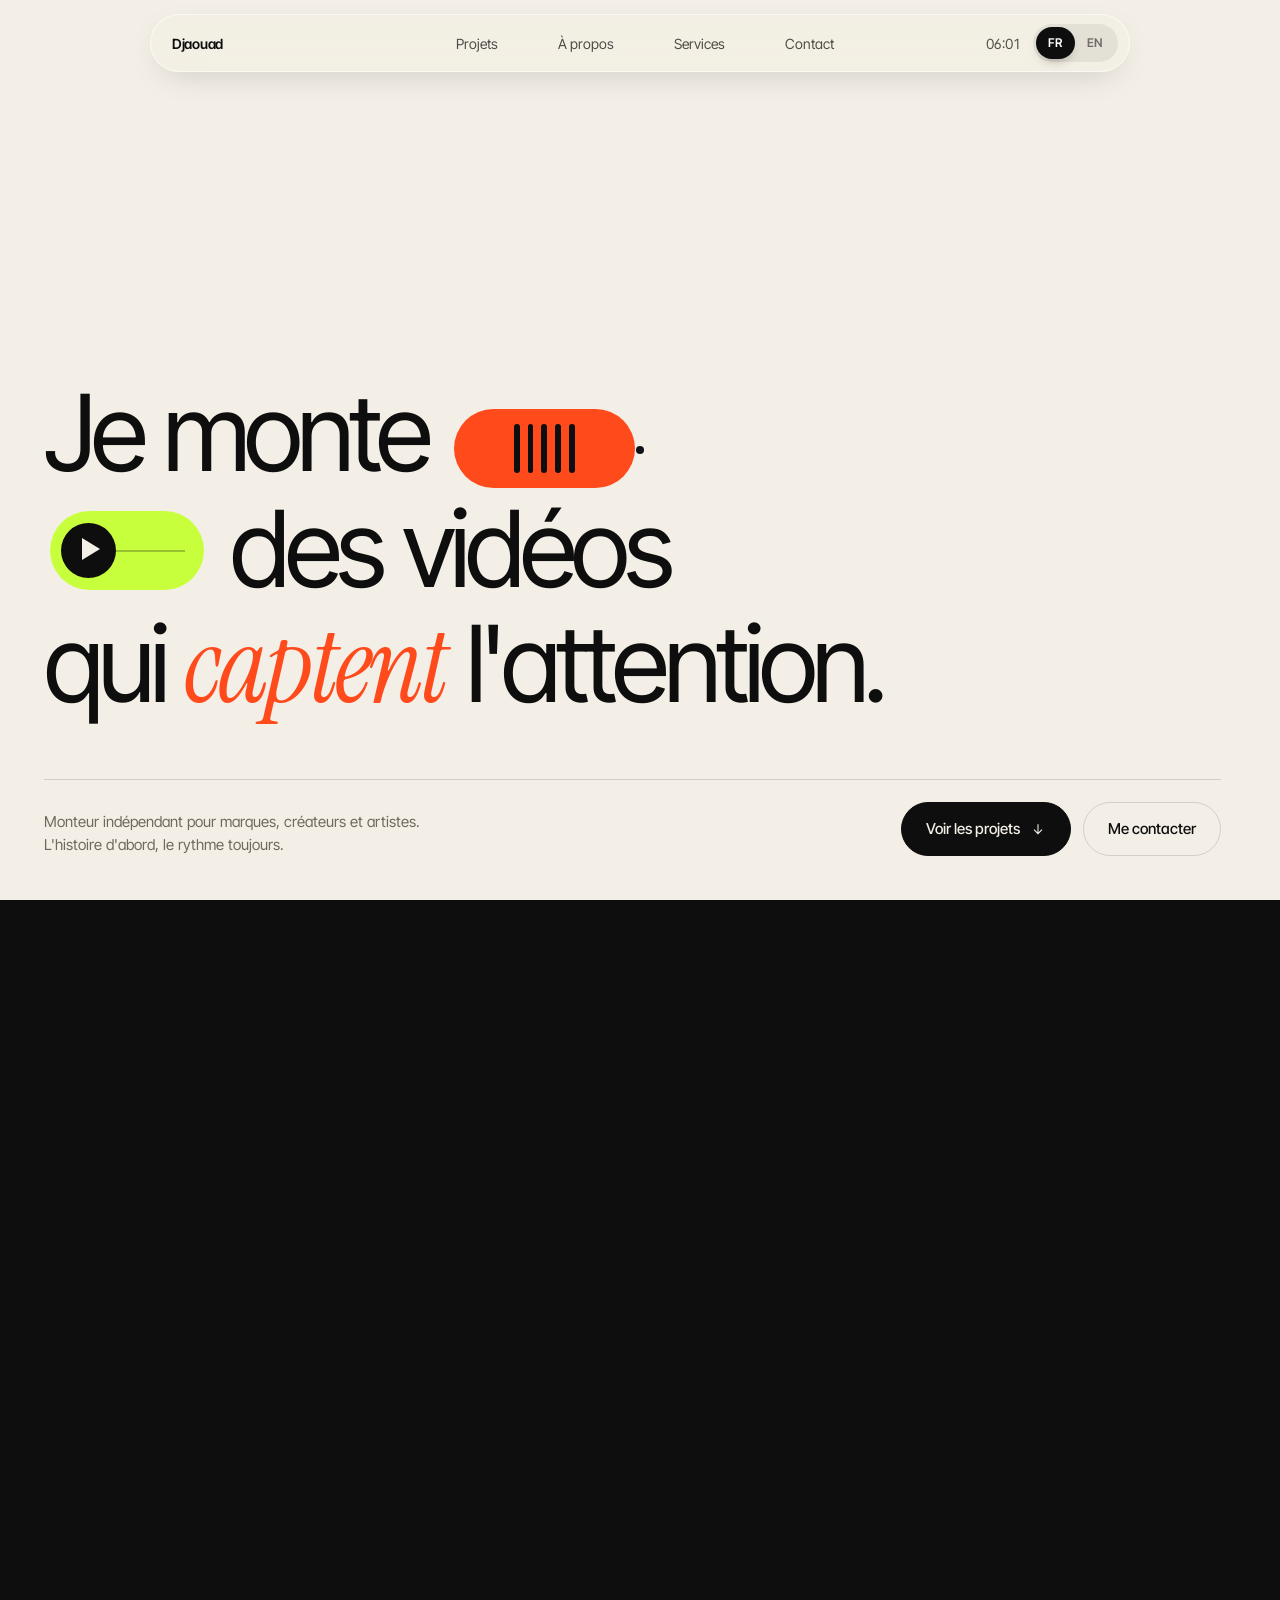
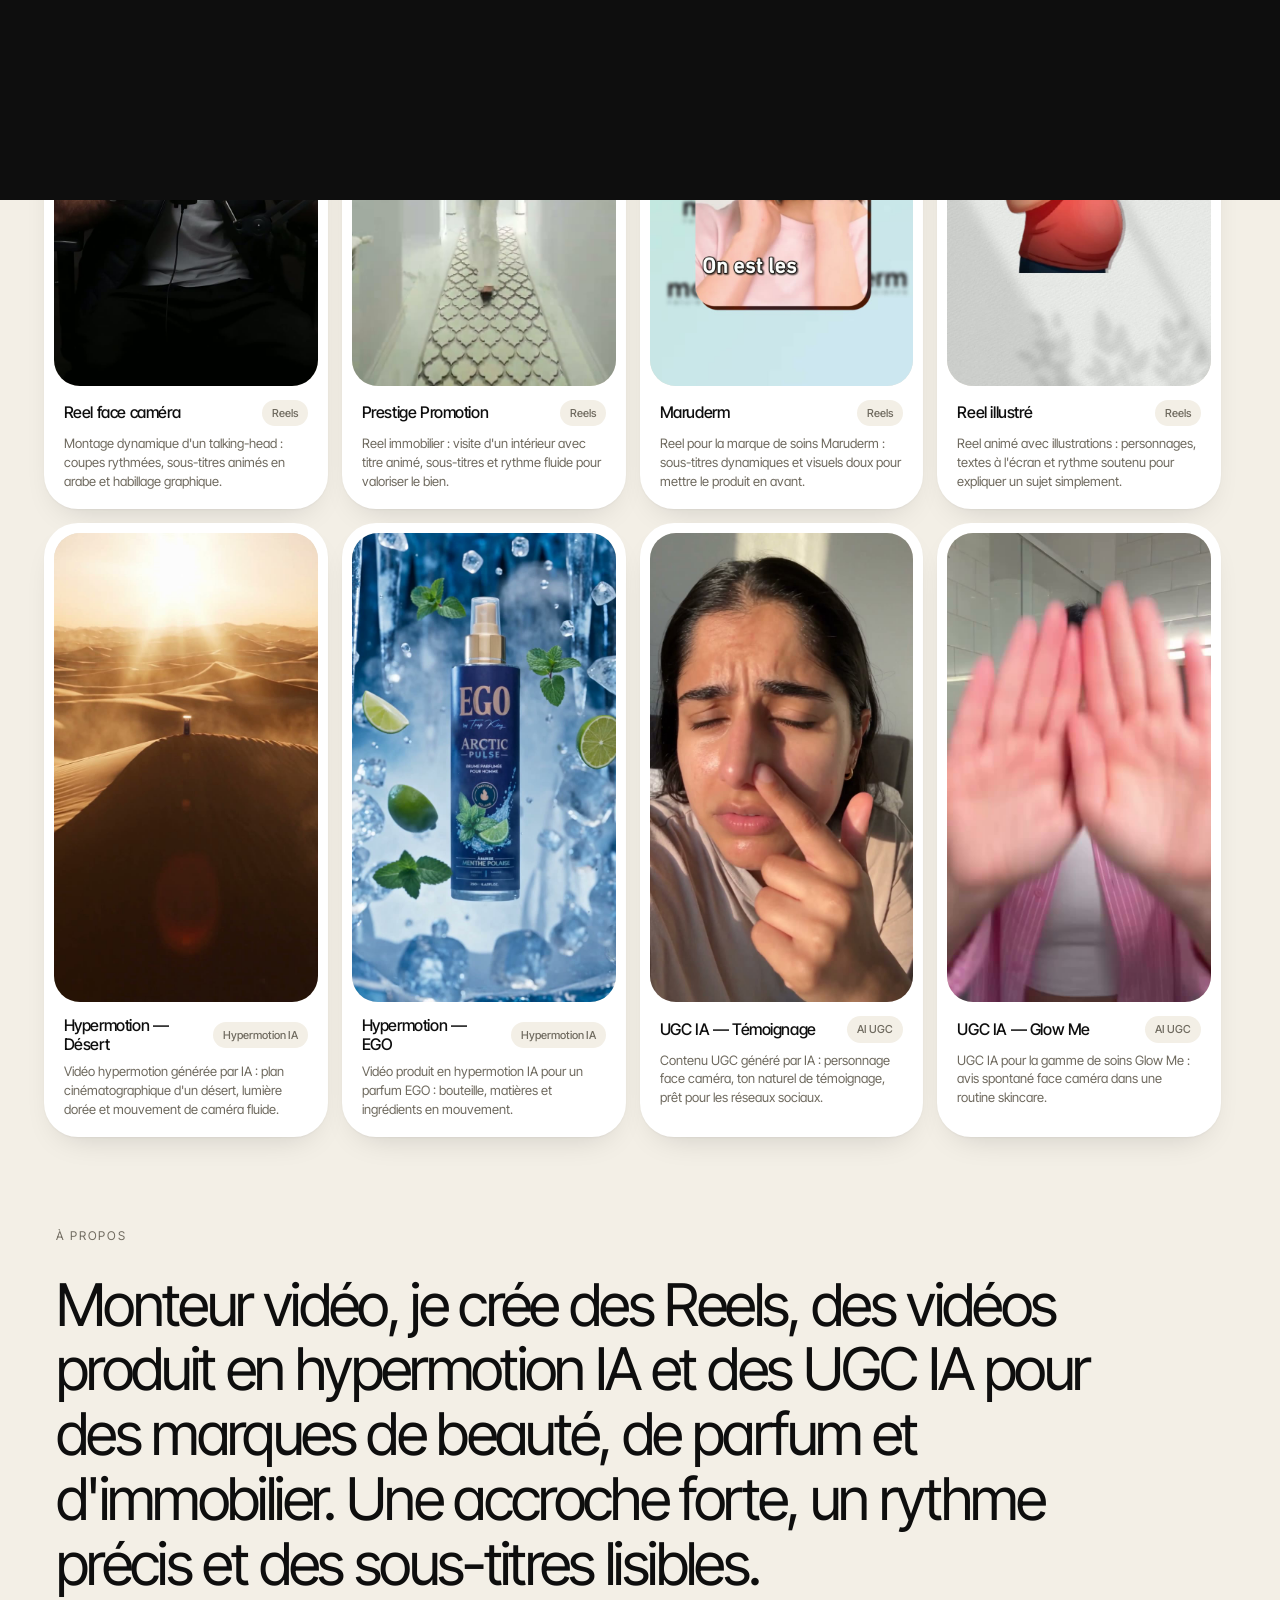
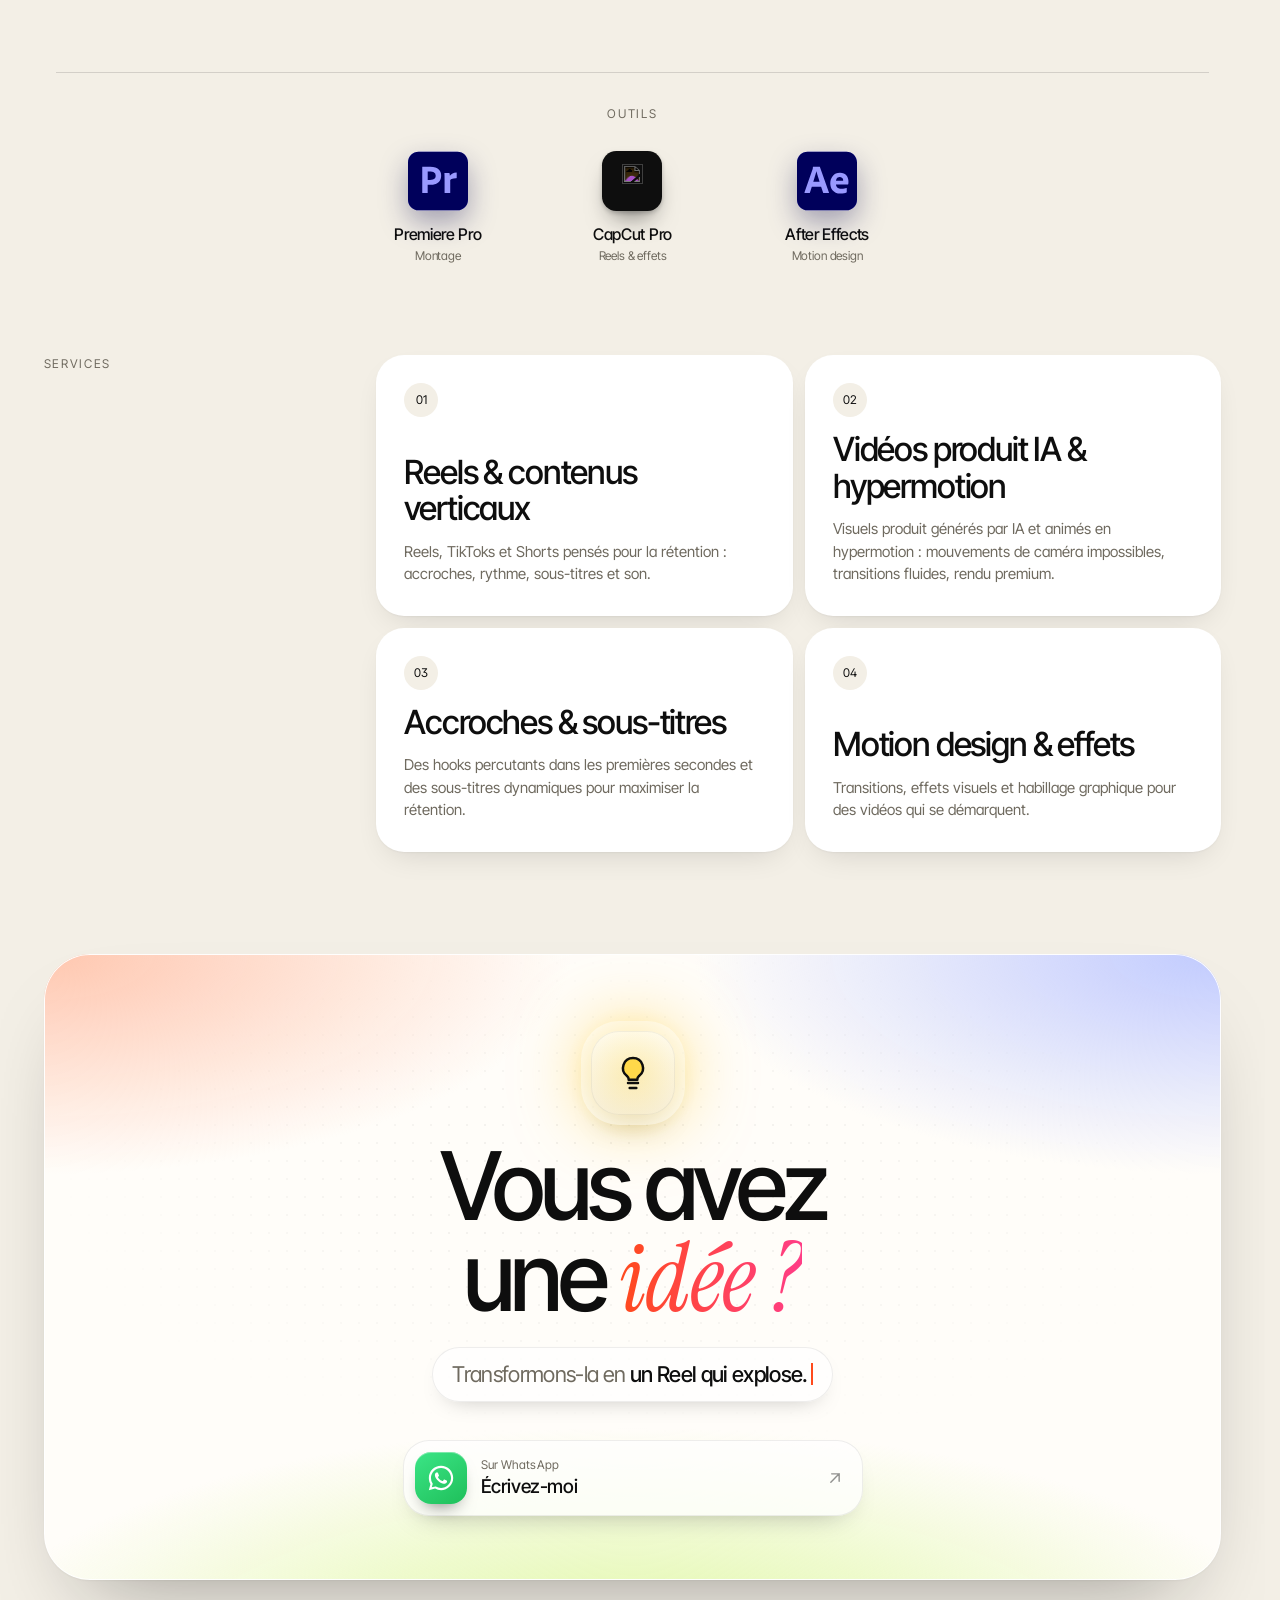
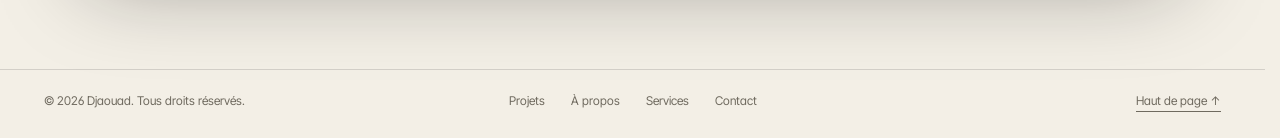
==== commit 146d7133: "Add FR/EN language switch and a short description for each video French stays the default; the choic" ====
--- a/index.html
+++ b/index.html
@@ -15,6 +15,7 @@
 <link rel="stylesheet" href="theme.css">
 <link rel="stylesheet" href="player.css">
 <link rel="stylesheet" href="about.css">
+<link rel="stylesheet" href="lang.css">
 </head>
 <body class="is-loading">
 
@@ -28,13 +29,19 @@
 <header class="nav" id="nav">
   <a href="#top" class="nav-name">Djaouad</a>
   <nav class="nav-links" id="links">
-    <a href="#work">Projets</a>
-    <a href="#about">À propos</a>
-    <a href="#services">Services</a>
-    <a href="#contact">Contact</a>
+    <a href="#work" data-i18n="nav.work">Projets</a>
+    <a href="#about" data-i18n="nav.about">À propos</a>
+    <a href="#services" data-i18n="nav.services">Services</a>
+    <a href="#contact" data-i18n="nav.contact">Contact</a>
   </nav>
-  <span class="nav-time" id="clock">—</span>
-  <button class="burger" id="burger" aria-label="Menu" aria-expanded="false"><i></i><i></i></button>
+  <div class="nav-end">
+    <span class="nav-time" id="clock">—</span>
+    <div class="lang" role="group" data-i18n-aria="m.lang" aria-label="Langue">
+      <button type="button" data-lang="fr" class="on" aria-pressed="true">FR</button>
+      <button type="button" data-lang="en" aria-pressed="false">EN</button>
+    </div>
+    <button class="burger" id="burger" aria-label="Menu" aria-expanded="false"><i></i><i></i></button>
+  </div>
 </header>
 
 <main id="top">
@@ -44,21 +51,21 @@
   
 
   <h1 class="hero-title" data-lines>
-    <span class="ln"><span>Je monte <b class="pill pill-a" aria-hidden="true"><i></i><i></i><i></i><i></i><i></i></b></span></span>
-    <span class="ln"><span><b class="pill pill-b" aria-hidden="true"><s></s></b> des vidéos</span></span>
-    <span class="ln"><span>qui <em>captent</em> l'attention.</span></span>
+    <span class="ln"><span><span data-i18n="hero.l1">Je monte</span> <b class="pill pill-a" aria-hidden="true"><i></i><i></i><i></i><i></i><i></i></b></span></span>
+    <span class="ln"><span><b class="pill pill-b" aria-hidden="true"><s></s></b> <span data-i18n="hero.l2">des vidéos</span></span></span>
+    <span class="ln"><span><span data-i18n="hero.l3a">qui</span> <em data-i18n="hero.l3b">captent</em> <span data-i18n="hero.l3c">l'attention.</span></span></span>
   </h1>
 
   <div class="hero-foot">
-    <p data-r>Monteur indépendant pour marques, créateurs et artistes. L'histoire d'abord, le rythme toujours.</p>
+    <p data-r data-i18n="hero.p">Monteur indépendant pour marques, créateurs et artistes. L'histoire d'abord, le rythme toujours.</p>
     <div class="hero-cta" data-r>
-      <a href="#work" class="btn">Voir les projets <svg viewBox="0 0 24 24"><path d="M12 5v14M6 13l6 6 6-6"/></svg></a>
-      <a href="#contact" class="btn ghost">Me contacter</a>
+      <a href="#work" class="btn"><span data-i18n="hero.cta1">Voir les projets</span> <svg viewBox="0 0 24 24"><path d="M12 5v14M6 13l6 6 6-6"/></svg></a>
+      <a href="#contact" class="btn ghost" data-i18n="hero.cta2">Me contacter</a>
     </div>
   </div>
 </section>
 
-<div class="ticker" aria-hidden="true"><div class="ticker-track"><span>Accroches</span><span>Rythme</span><span>Sous-titres</span><span>Sound design</span><span>Rétention</span><span>Accroches</span><span>Rythme</span><span>Sous-titres</span><span>Sound design</span><span>Rétention</span></div></div>
+<div class="ticker" aria-hidden="true"><div class="ticker-track"><span data-i18n="tick.1"></span><span data-i18n="tick.2"></span><span data-i18n="tick.3"></span><span data-i18n="tick.4"></span><span data-i18n="tick.5"></span><span data-i18n="tick.1"></span><span data-i18n="tick.2"></span><span data-i18n="tick.3"></span><span data-i18n="tick.4"></span><span data-i18n="tick.5"></span></div></div>
 
 <div class="dark">
 <!-- REEL -->
@@ -74,7 +81,7 @@
 <!-- WORK -->
 <section class="work" id="work">
   <div class="sec-top">
-    <h2 data-lines><span class="ln"><span>Projets choisis</span></span></h2>
+    <h2 data-lines><span class="ln"><span data-i18n="work.title">Projets choisis</span></span></h2>
     <div class="filters" id="filters" role="tablist"></div>
   </div>
   <div class="grid" id="grid"></div>
@@ -83,26 +90,26 @@
 
 <!-- ABOUT -->
 <section class="about" id="about">
-  <div class="label">À propos</div>
-  <p class="bio">Monteur vidéo, je crée des Reels, des vidéos produit en hypermotion IA et des UGC IA pour des marques de beauté, de parfum et d'immobilier. Une accroche forte, un rythme précis et des sous-titres lisibles.</p>
+  <div class="label" data-i18n="about.label">À propos</div>
+  <p class="bio" data-i18n="about.bio">Monteur vidéo, je crée des Reels, des vidéos produit en hypermotion IA et des UGC IA pour des marques de beauté, de parfum et d'immobilier. Une accroche forte, un rythme précis et des sous-titres lisibles.</p>
   <div class="about-tools">
-    <div class="label">Outils</div>
+    <div class="label" data-i18n="about.tools">Outils</div>
     <div class="tools">
-    <span class="t t1"><svg class="logo" viewBox="0 0 24 24" aria-hidden="true"><rect y=".3" width="24" height="23.4" rx="4.25" fill="#9999ff"/><path fill="#00005b" d="M10.15 8.42a2.93 2.93 0 00-1.18-.2 13.9 13.9 0 00-1.09.02v3.36l.39.02h.53c.39 0 .78-.06 1.15-.18.32-.09.6-.28.82-.53.21-.25.31-.59.31-1.03a1.45 1.45 0 00-.93-1.46zM19.75.3H4.25A4.25 4.25 0 000 4.55v14.9c0 2.35 1.9 4.25 4.25 4.25h15.5c2.35 0 4.25-1.9 4.25-4.25V4.55C24 2.2 22.1.3 19.75.3zm-7.09 11.65c-.4.56-.96.98-1.61 1.22-.68.25-1.43.34-2.25.34l-.5-.01-.43-.01v3.21a.12.12 0 01-.11.14H5.82c-.08 0-.12-.04-.12-.13V6.42c0-.07.03-.11.1-.11l.56-.01.76-.02.87-.02.91-.01c.82 0 1.5.1 2.06.31.5.17.96.45 1.34.82.32.32.57.71.73 1.14.15.42.23.85.23 1.3 0 .86-.2 1.57-.6 2.13zm6.82-3.15v1.95c0 .08-.05.11-.16.11a4.35 4.35 0 00-1.92.37c-.19.09-.37.21-.51.37v5.1c0 .1-.04.14-.13.14h-1.97a.14.14 0 01-.16-.12v-5.58l-.01-.75-.02-.78c0-.23-.02-.45-.04-.68a.1.1 0 01.07-.11h1.78c.1 0 .18.07.2.16a3.03 3.03 0 01.13.92c.3-.35.67-.64 1.08-.86a3.1 3.1 0 011.52-.39c.07-.01.13.04.14.11v.04z"/></svg><b>Premiere Pro</b><small>Montage</small></span>
-    <span class="t t2"><svg class="logo" viewBox="0 0 24 24" aria-hidden="true"><rect y=".3" width="24" height="23.4" rx="4.25" fill="#9999ff"/><path fill="#00005b" d="M8.54 10.73c-.1-.31-.19-.61-.29-.92s-.19-.6-.27-.89c-.08-.28-.15-.54-.22-.78h-.02c-.09.43-.2.86-.34 1.29-.15.48-.3.98-.46 1.48-.13.51-.29.98-.44 1.4h2.54c-.06-.21-.14-.46-.23-.72-.09-.27-.18-.56-.27-.86zm8.58-.29c-.55-.03-1.07.26-1.33.76-.12.23-.19.47-.22.72h2.109c.26 0 .45 0 .57-.01.08-.01.16-.03.23-.08v-.1c0-.13-.021-.25-.061-.37-.178-.56-.708-.94-1.298-.92zM19.75.3H4.25C1.9.3 0 2.2 0 4.55v14.9c0 2.35 1.9 4.25 4.25 4.25h15.5c2.35 0 4.25-1.9 4.25-4.25V4.55C24 2.2 22.1.3 19.75.3zm-7.04 16.511h-2.09c-.07.01-.14-.041-.16-.11l-.82-2.4H5.92l-.76 2.36c-.02.09-.1.15-.19.14H3.09c-.11 0-.14-.06-.11-.18L6.2 7.39c.03-.1.06-.19.1-.31.04-.21.06-.43.06-.65-.01-.05.03-.1.08-.11h2.59c.07 0 .12.03.13.08l3.65 10.25c.03.11.001.161-.1.161zm7.851-3.991c-.021.189-.031.33-.041.42-.01.07-.069.13-.14.13-.06 0-.17.01-.33.021-.159.02-.35.029-.579.029-.23 0-.471-.04-.73-.04h-3.17c.039.31.14.62.31.89.181.271.431.48.729.601.4.17.841.26 1.281.25.35-.011.699-.04 1.039-.11.311-.039.61-.119.891-.23.05-.039.08-.02.08.08v1.531c0 .039-.01.08-.021.119-.021.03-.04.051-.069.07-.32.14-.65.24-1 .3-.471.09-.94.13-1.42.12-.761 0-1.4-.12-1.92-.35-.49-.211-.921-.541-1.261-.95-.319-.39-.55-.83-.69-1.31-.14-.471-.209-.961-.209-1.461 0-.539.08-1.07.25-1.59.16-.5.41-.96.75-1.37.33-.4.739-.72 1.209-.95.471-.23 1.03-.31 1.67-.31.531-.01 1.06.09 1.55.31.41.18.77.45 1.05.8.26.34.47.72.601 1.14.129.4.189.81.189 1.22 0 .24-.01.45-.019.64z"/></svg><b>After Effects</b><small>Motion design</small></span>
-    <span class="t t3"><span class="logo logo-cc"><img src="images/logos/capcut.png" alt="" width="30" height="30"></span><b>CapCut Pro</b><small>Reels &amp; effets</small></span>
+    <span class="t t1"><svg class="logo" viewBox="0 0 24 24" aria-hidden="true"><rect y=".3" width="24" height="23.4" rx="4.25" fill="#9999ff"/><path fill="#00005b" d="M10.15 8.42a2.93 2.93 0 00-1.18-.2 13.9 13.9 0 00-1.09.02v3.36l.39.02h.53c.39 0 .78-.06 1.15-.18.32-.09.6-.28.82-.53.21-.25.31-.59.31-1.03a1.45 1.45 0 00-.93-1.46zM19.75.3H4.25A4.25 4.25 0 000 4.55v14.9c0 2.35 1.9 4.25 4.25 4.25h15.5c2.35 0 4.25-1.9 4.25-4.25V4.55C24 2.2 22.1.3 19.75.3zm-7.09 11.65c-.4.56-.96.98-1.61 1.22-.68.25-1.43.34-2.25.34l-.5-.01-.43-.01v3.21a.12.12 0 01-.11.14H5.82c-.08 0-.12-.04-.12-.13V6.42c0-.07.03-.11.1-.11l.56-.01.76-.02.87-.02.91-.01c.82 0 1.5.1 2.06.31.5.17.96.45 1.34.82.32.32.57.71.73 1.14.15.42.23.85.23 1.3 0 .86-.2 1.57-.6 2.13zm6.82-3.15v1.95c0 .08-.05.11-.16.11a4.35 4.35 0 00-1.92.37c-.19.09-.37.21-.51.37v5.1c0 .1-.04.14-.13.14h-1.97a.14.14 0 01-.16-.12v-5.58l-.01-.75-.02-.78c0-.23-.02-.45-.04-.68a.1.1 0 01.07-.11h1.78c.1 0 .18.07.2.16a3.03 3.03 0 01.13.92c.3-.35.67-.64 1.08-.86a3.1 3.1 0 011.52-.39c.07-.01.13.04.14.11v.04z"/></svg><b>Premiere Pro</b><small data-i18n="tool.pr">Montage</small></span>
+    <span class="t t2"><svg class="logo" viewBox="0 0 24 24" aria-hidden="true"><rect y=".3" width="24" height="23.4" rx="4.25" fill="#9999ff"/><path fill="#00005b" d="M8.54 10.73c-.1-.31-.19-.61-.29-.92s-.19-.6-.27-.89c-.08-.28-.15-.54-.22-.78h-.02c-.09.43-.2.86-.34 1.29-.15.48-.3.98-.46 1.48-.13.51-.29.98-.44 1.4h2.54c-.06-.21-.14-.46-.23-.72-.09-.27-.18-.56-.27-.86zm8.58-.29c-.55-.03-1.07.26-1.33.76-.12.23-.19.47-.22.72h2.109c.26 0 .45 0 .57-.01.08-.01.16-.03.23-.08v-.1c0-.13-.021-.25-.061-.37-.178-.56-.708-.94-1.298-.92zM19.75.3H4.25C1.9.3 0 2.2 0 4.55v14.9c0 2.35 1.9 4.25 4.25 4.25h15.5c2.35 0 4.25-1.9 4.25-4.25V4.55C24 2.2 22.1.3 19.75.3zm-7.04 16.511h-2.09c-.07.01-.14-.041-.16-.11l-.82-2.4H5.92l-.76 2.36c-.02.09-.1.15-.19.14H3.09c-.11 0-.14-.06-.11-.18L6.2 7.39c.03-.1.06-.19.1-.31.04-.21.06-.43.06-.65-.01-.05.03-.1.08-.11h2.59c.07 0 .12.03.13.08l3.65 10.25c.03.11.001.161-.1.161zm7.851-3.991c-.021.189-.031.33-.041.42-.01.07-.069.13-.14.13-.06 0-.17.01-.33.021-.159.02-.35.029-.579.029-.23 0-.471-.04-.73-.04h-3.17c.039.31.14.62.31.89.181.271.431.48.729.601.4.17.841.26 1.281.25.35-.011.699-.04 1.039-.11.311-.039.61-.119.891-.23.05-.039.08-.02.08.08v1.531c0 .039-.01.08-.021.119-.021.03-.04.051-.069.07-.32.14-.65.24-1 .3-.471.09-.94.13-1.42.12-.761 0-1.4-.12-1.92-.35-.49-.211-.921-.541-1.261-.95-.319-.39-.55-.83-.69-1.31-.14-.471-.209-.961-.209-1.461 0-.539.08-1.07.25-1.59.16-.5.41-.96.75-1.37.33-.4.739-.72 1.209-.95.471-.23 1.03-.31 1.67-.31.531-.01 1.06.09 1.55.31.41.18.77.45 1.05.8.26.34.47.72.601 1.14.129.4.189.81.189 1.22 0 .24-.01.45-.019.64z"/></svg><b>After Effects</b><small data-i18n="tool.ae">Motion design</small></span>
+    <span class="t t3"><span class="logo logo-cc"><img src="images/logos/capcut.png" alt="" width="30" height="30"></span><b>CapCut Pro</b><small data-i18n="tool.cc">Reels &amp; effets</small></span>
     </div>
   </div>
 </section>
 
 <!-- SERVICES -->
 <section class="services" id="services">
-  <div class="label">Services</div>
+  <div class="label" data-i18n="svc.label">Services</div>
   <ul class="svc-list">
-    <li class="svc"><span class="idx">01</span><h3>Reels &amp; contenus verticaux</h3><p>Reels, TikToks et Shorts pensés pour la rétention : accroches, rythme, sous-titres et son.</p></li>
-    <li class="svc"><span class="idx">02</span><h3>Vidéos produit IA &amp; hypermotion</h3><p>Visuels produit générés par IA et animés en hypermotion : mouvements de caméra impossibles, transitions fluides, rendu premium.</p></li>
-    <li class="svc"><span class="idx">03</span><h3>Accroches &amp; sous-titres</h3><p>Des hooks percutants dans les premières secondes et des sous-titres dynamiques pour maximiser la rétention.</p></li>
-    <li class="svc"><span class="idx">04</span><h3>Motion design &amp; effets</h3><p>Transitions, effets visuels et habillage graphique pour des vidéos qui se démarquent.</p></li>
+    <li class="svc"><span class="idx">01</span><h3 data-i18n="svc1.t">Reels &amp; contenus verticaux</h3><p data-i18n="svc1.p">Reels, TikToks et Shorts pensés pour la rétention : accroches, rythme, sous-titres et son.</p></li>
+    <li class="svc"><span class="idx">02</span><h3 data-i18n="svc2.t">Vidéos produit IA &amp; hypermotion</h3><p data-i18n="svc2.p">Visuels produit générés par IA et animés en hypermotion : mouvements de caméra impossibles, transitions fluides, rendu premium.</p></li>
+    <li class="svc"><span class="idx">03</span><h3 data-i18n="svc3.t">Accroches &amp; sous-titres</h3><p data-i18n="svc3.p">Des hooks percutants dans les premières secondes et des sous-titres dynamiques pour maximiser la rétention.</p></li>
+    <li class="svc"><span class="idx">04</span><h3 data-i18n="svc4.t">Motion design &amp; effets</h3><p data-i18n="svc4.p">Transitions, effets visuels et habillage graphique pour des vidéos qui se démarquent.</p></li>
   </ul>
 </section>
 
@@ -111,12 +118,12 @@
   <div class="c-grid">
     <div class="c-main">
       <div class="bulb" aria-hidden="true"><svg viewBox="0 0 24 24"><path d="M9 18h6M10 21h4M12 3a6 6 0 0 0-3.6 10.8c.6.5 1 1.2 1 2V16h5.2v-.2c0-.8.4-1.5 1-2A6 6 0 0 0 12 3Z"/></svg></div>
-      <h2>Vous avez<br>une <em>idée&nbsp;?</em></h2>
-      <p class="c-type">Transformons-la en <b id="typed"></b><i class="caret"></i></p>
+      <h2 data-i18n-html="contact.h2">Vous avez<br>une <em>idée&nbsp;?</em></h2>
+      <p class="c-type"><span data-i18n="contact.pre">Transformons-la en</span> <b id="typed"></b><i class="caret"></i></p>
       <div class="c-actions">
         <a href="https://wa.me/213775904983?text=Bonjour%20!%20J%27ai%20une%20id%C3%A9e%20de%20projet%20vid%C3%A9o%20%F0%9F%92%A1" class="wa-btn" target="_blank" rel="noopener" data-cursor="WhatsApp">
           <span class="wa-ic"><svg viewBox="0 0 32 32"><path fill="currentColor" d="M16.02 3C8.84 3 3.02 8.82 3.02 16c0 2.3.6 4.54 1.74 6.52L3 29l6.64-1.74A12.95 12.95 0 0 0 16.02 29C23.2 29 29 23.18 29 16S23.2 3 16.02 3Zm0 23.7c-1.95 0-3.86-.53-5.53-1.52l-.4-.24-3.94 1.03 1.05-3.84-.26-.4A10.66 10.66 0 0 1 5.3 16c0-5.9 4.8-10.7 10.72-10.7S26.7 10.1 26.7 16s-4.8 10.7-10.68 10.7Zm5.87-8c-.32-.16-1.9-.94-2.2-1.04-.3-.11-.5-.16-.72.16-.22.32-.83 1.04-1.02 1.26-.19.21-.38.24-.7.08-.32-.16-1.36-.5-2.59-1.6-.96-.85-1.6-1.9-1.79-2.22-.19-.32-.02-.5.14-.66.15-.14.32-.38.48-.57.16-.19.21-.32.32-.54.11-.21.05-.4-.03-.56-.08-.16-.72-1.74-.99-2.38-.26-.62-.52-.54-.72-.55h-.62c-.21 0-.56.08-.85.4-.3.32-1.12 1.1-1.12 2.67s1.15 3.1 1.3 3.32c.16.21 2.26 3.45 5.47 4.84.76.33 1.36.53 1.82.68.77.24 1.46.2 2.01.12.61-.09 1.9-.78 2.16-1.53.27-.75.27-1.4.19-1.53-.08-.13-.3-.21-.62-.37Z"/></svg></span>
-          <span class="wa-tx"><small>Sur WhatsApp</small><b>Écrivez-moi</b></span>
+          <span class="wa-tx"><small data-i18n="wa.label">Sur WhatsApp</small><b data-i18n="wa.cta">Écrivez-moi</b></span>
           <svg class="c-go" viewBox="0 0 24 24"><path d="M7 17 17 7M8 7h9v9"/></svg>
         </a>
       </div>
@@ -126,15 +133,15 @@
 </main>
 
 <footer class="footer">
-  <span>© <span id="yr"></span> Djaouad. Tous droits réservés.</span>
-  <nav><a href="#work">Projets</a><a href="#about">À propos</a><a href="#services">Services</a><a href="#contact">Contact</a></nav>
-  <a href="#top" class="u">Haut de page ↑</a>
+  <span>© <span id="yr"></span> Djaouad. <span data-i18n="footer.rights">Tous droits réservés.</span></span>
+  <nav><a href="#work" data-i18n="nav.work">Projets</a><a href="#about" data-i18n="nav.about">À propos</a><a href="#services" data-i18n="nav.services">Services</a><a href="#contact" data-i18n="nav.contact">Contact</a></nav>
+  <a href="#top" class="u" data-i18n="footer.top">Haut de page ↑</a>
 </footer>
 
 <!-- Lecteur -->
 <div class="modal" id="modal" aria-hidden="true" role="dialog" aria-modal="true">
   <div class="modal-bg" data-close></div>
-  <button class="modal-x" data-close aria-label="Fermer">Fermer</button>
+  <button class="modal-x" data-close data-i18n-aria="m.close" aria-label="Fermer" data-i18n="m.close">Fermer</button>
   <div class="modal-box">
     <div class="player" id="player"></div>
     <div class="modal-info">
@@ -148,6 +155,7 @@
 <script src="https://cdn.jsdelivr.net/npm/lenis@1.1.13/dist/lenis.min.js"></script>
 <script src="https://cdnjs.cloudflare.com/ajax/libs/gsap/3.12.5/gsap.min.js"></script>
 <script src="https://cdnjs.cloudflare.com/ajax/libs/gsap/3.12.5/ScrollTrigger.min.js"></script>
+<script src="i18n.js"></script>
 <script src="script.js"></script>
 <script src="contact.js"></script>
 <script src="player.js"></script>
--- a/lang.css
+++ b/lang.css
@@ -0,0 +1,16 @@
+/* ===== language switch (FR / EN) ===== */
+.nav-end{display:flex;align-items:center;gap:12px;justify-self:end}
+.nav-end .nav-time{justify-self:auto;padding-right:0}
+.lang{display:inline-flex;padding:3px;border-radius:99px;background:rgba(14,14,14,.07)}
+.lang button{padding:7px 12px;border-radius:99px;font-size:12px;font-weight:600;letter-spacing:.05em;color:rgba(14,14,14,.55);transition:background .4s var(--out),color .3s,box-shadow .4s}
+.lang button:hover{color:#0e0e0e}
+.lang button.on{background:#0e0e0e;color:#fff;box-shadow:0 6px 14px -8px rgba(14,14,14,.6)}
+
+/* ===== short description under each project ===== */
+.cap .d{grid-column:1/-1;margin:2px 0 0;font-size:13px;line-height:1.45;color:var(--mute);display:-webkit-box;-webkit-line-clamp:3;-webkit-box-orient:vertical;overflow:hidden}
+.cap{row-gap:6px}
+
+@media(max-width:700px){
+  .cap .d{font-size:12.5px;-webkit-line-clamp:6}
+  .lang button{padding:7px 10px}
+}
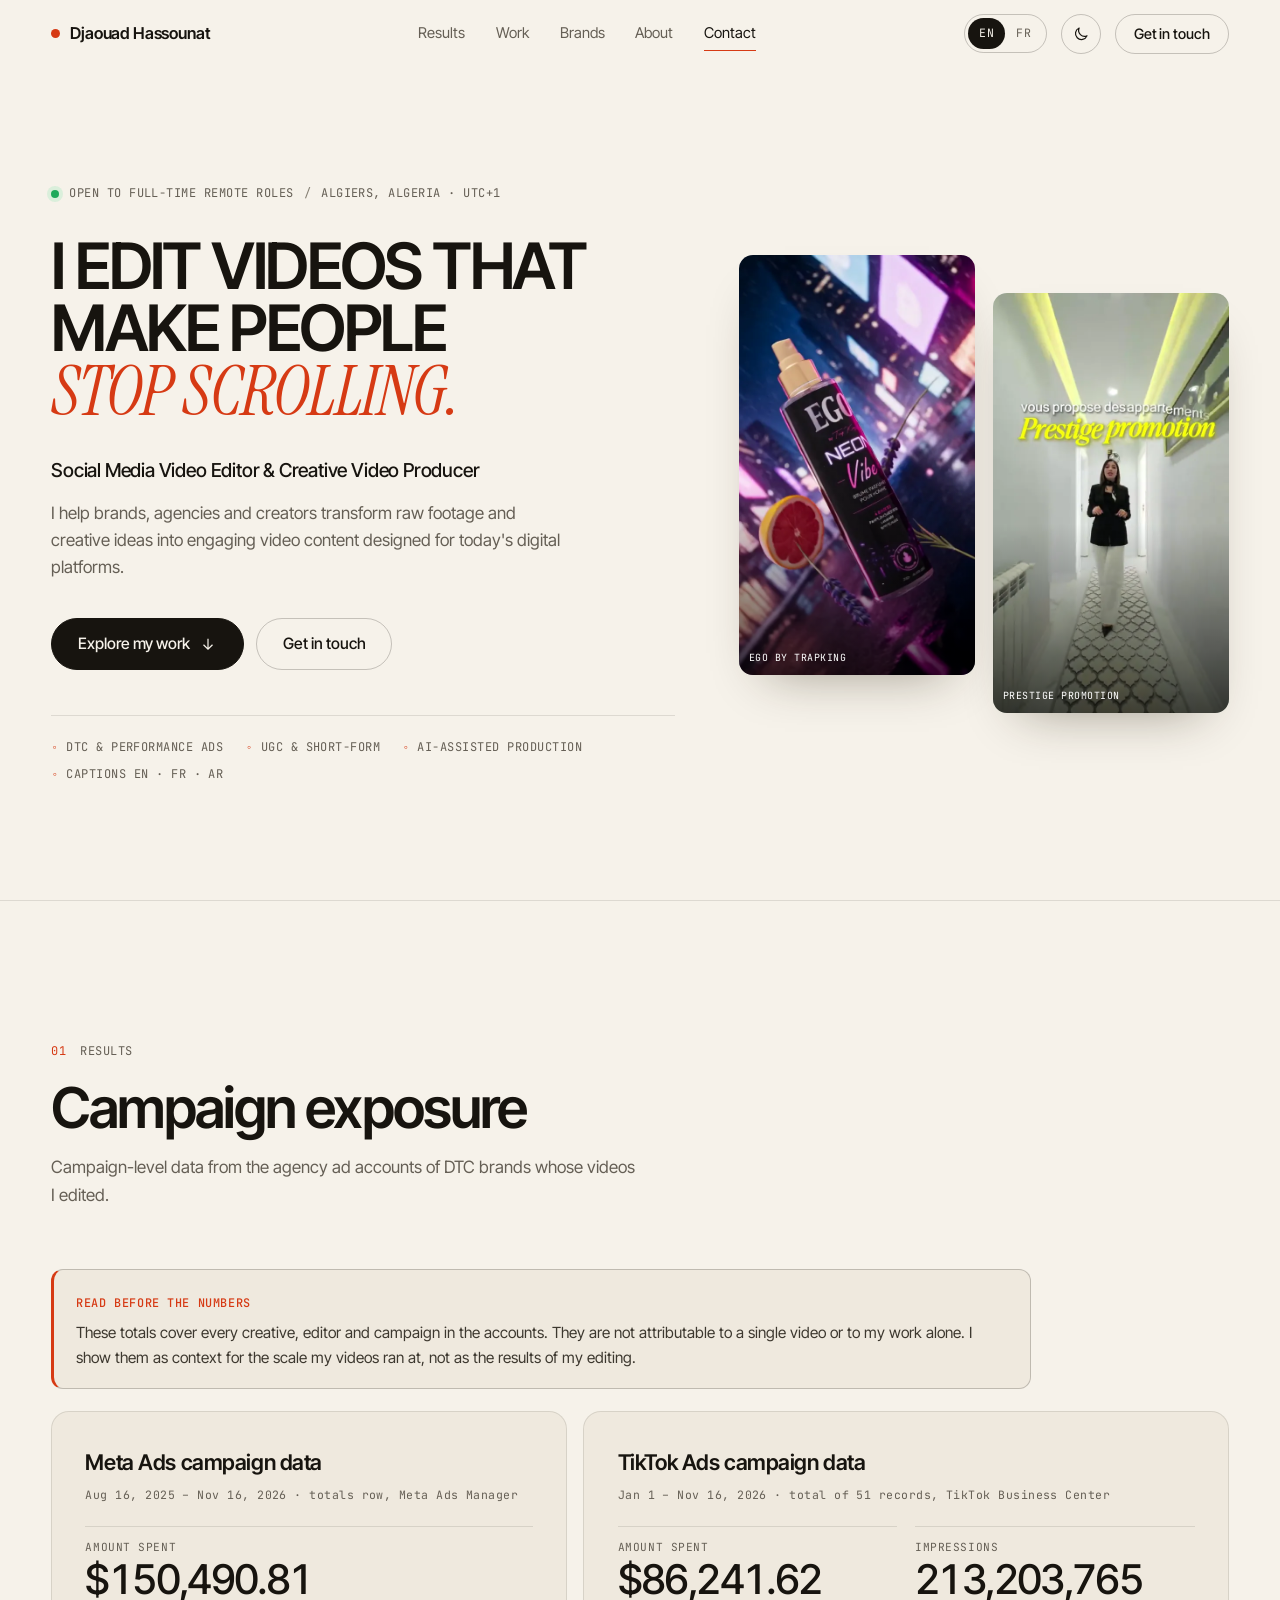
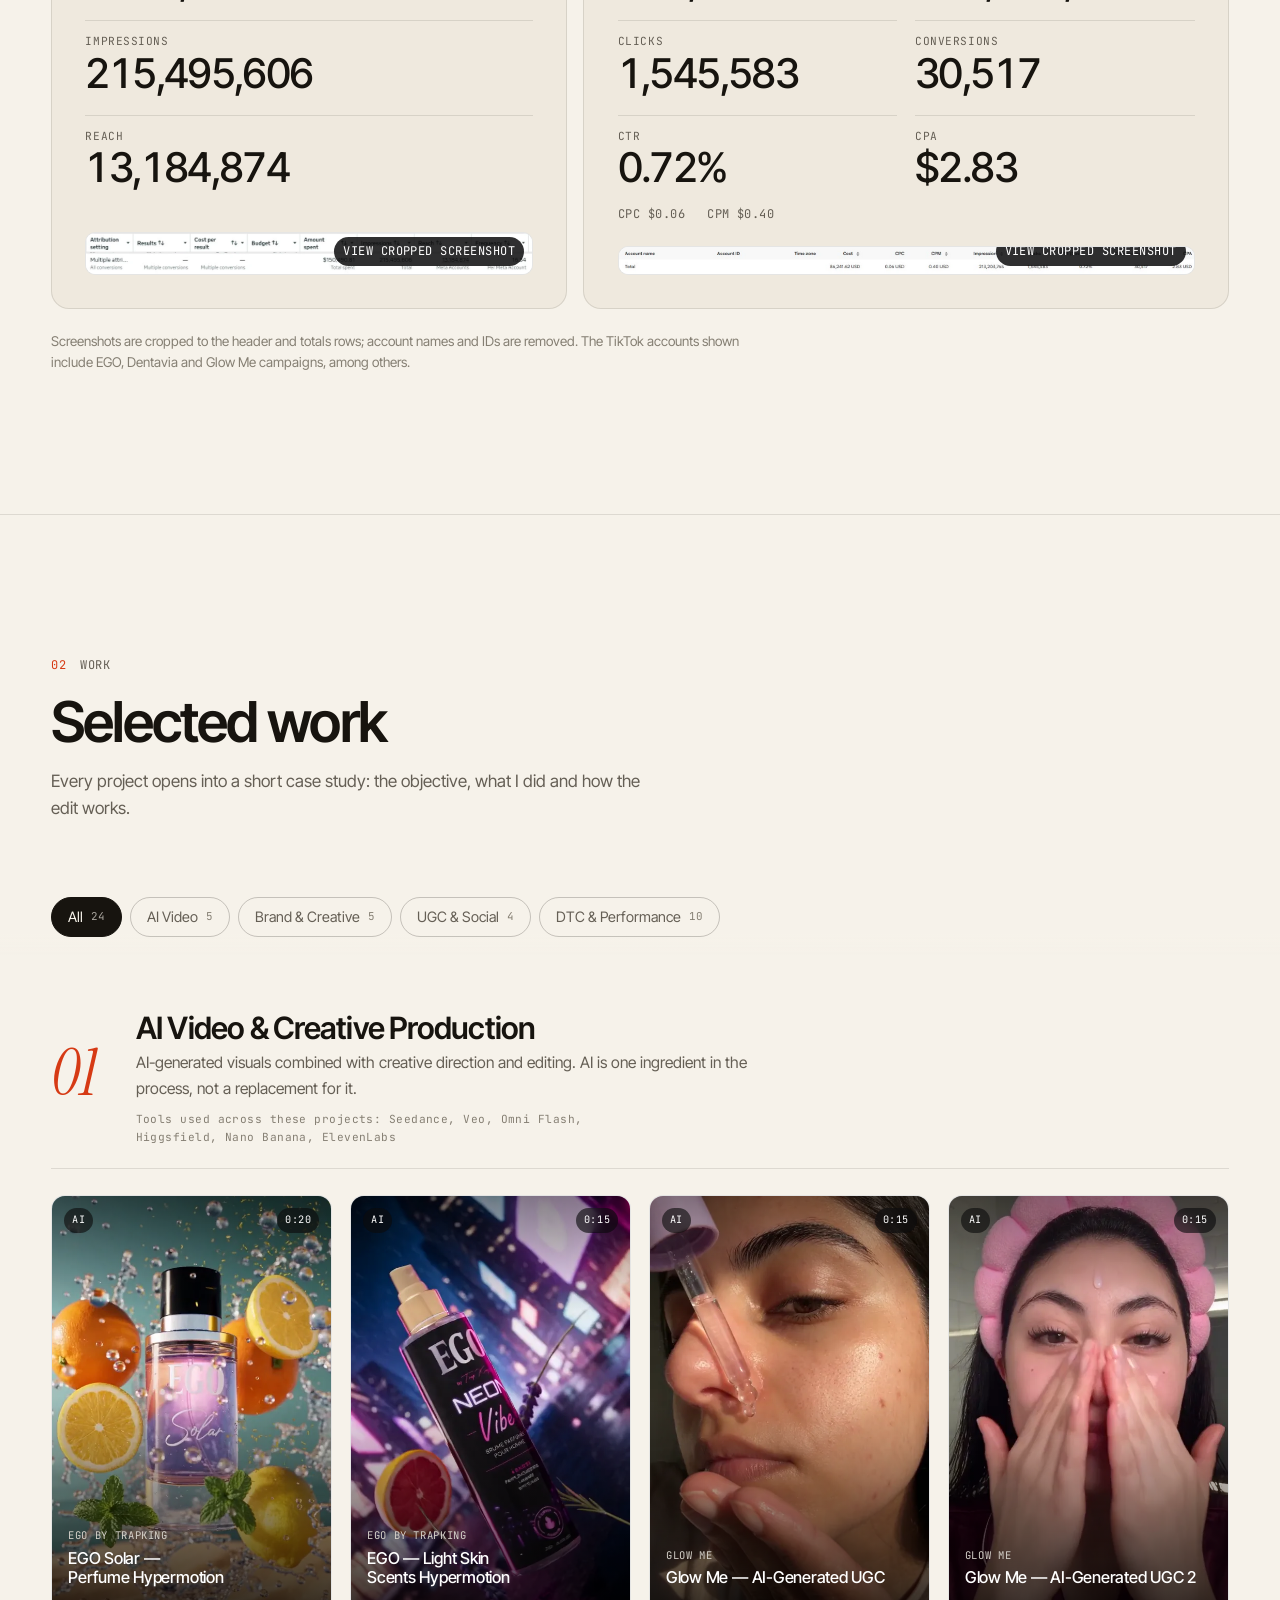
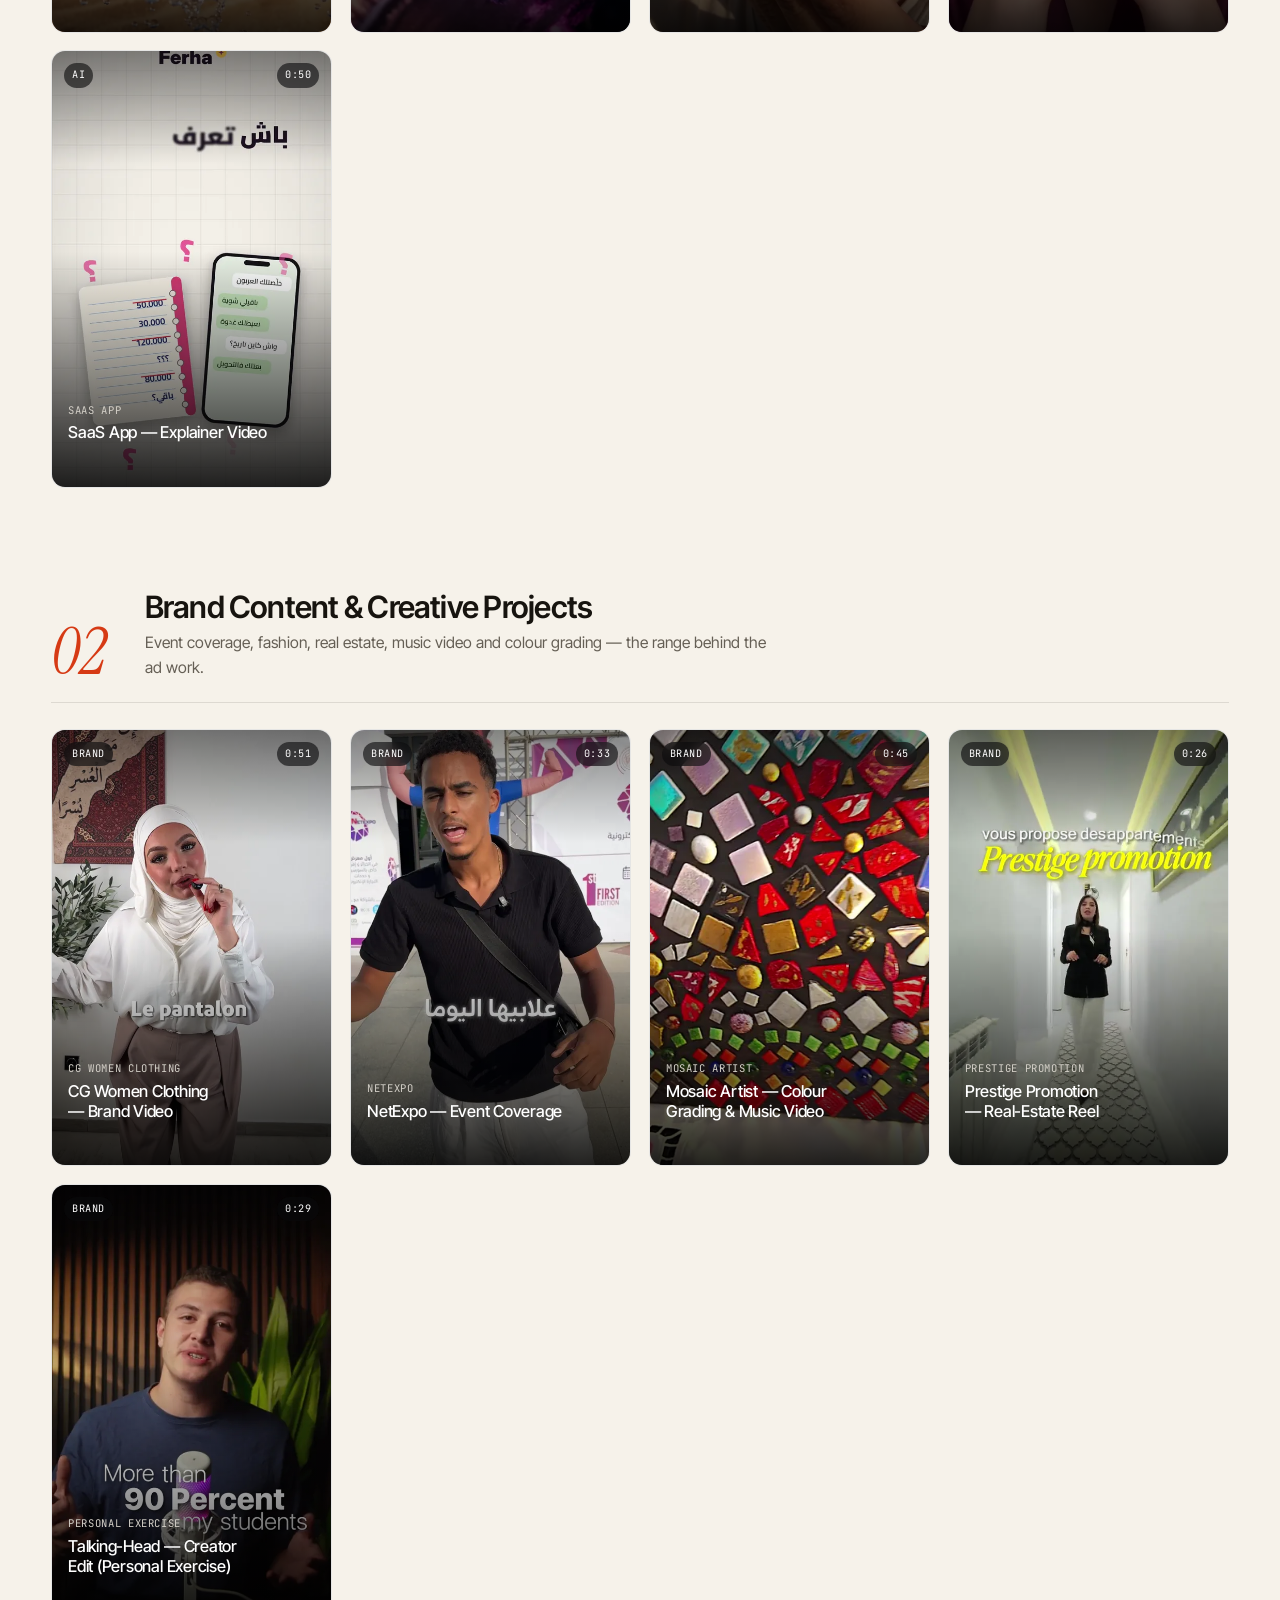
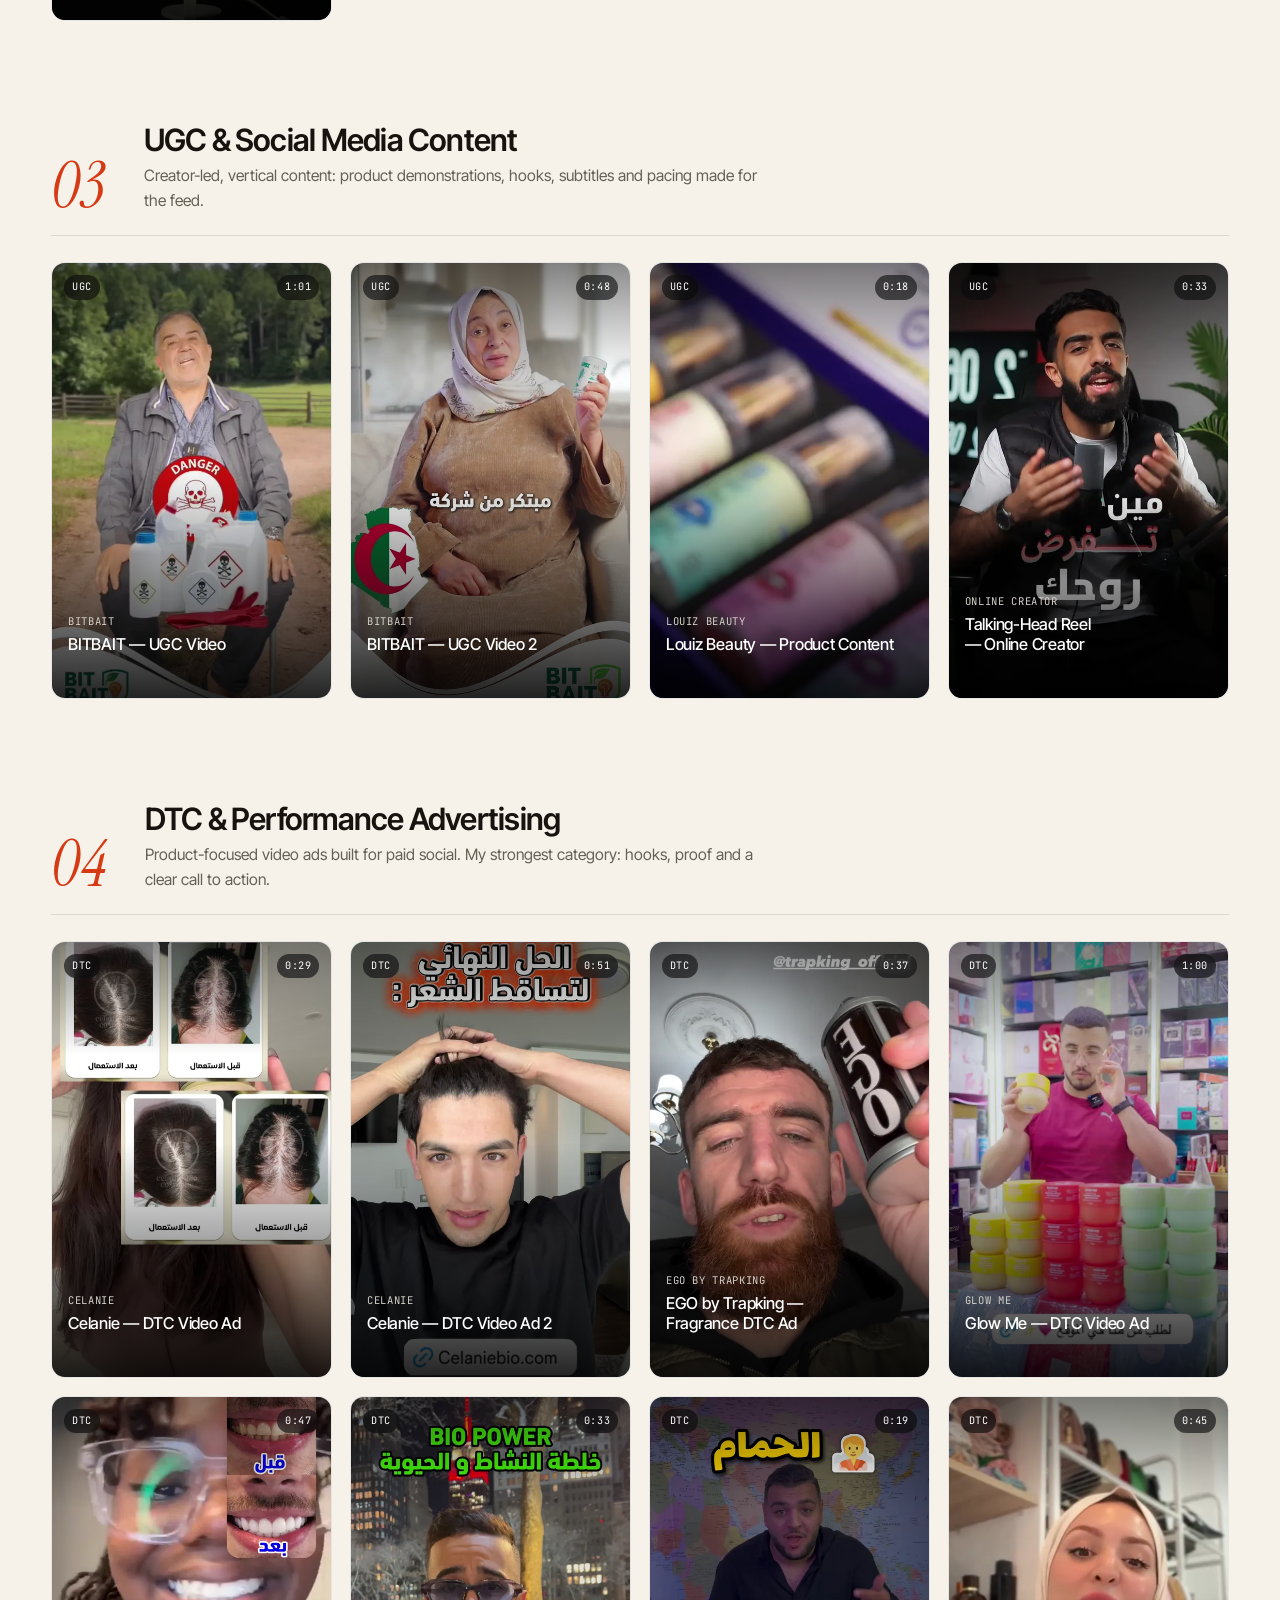
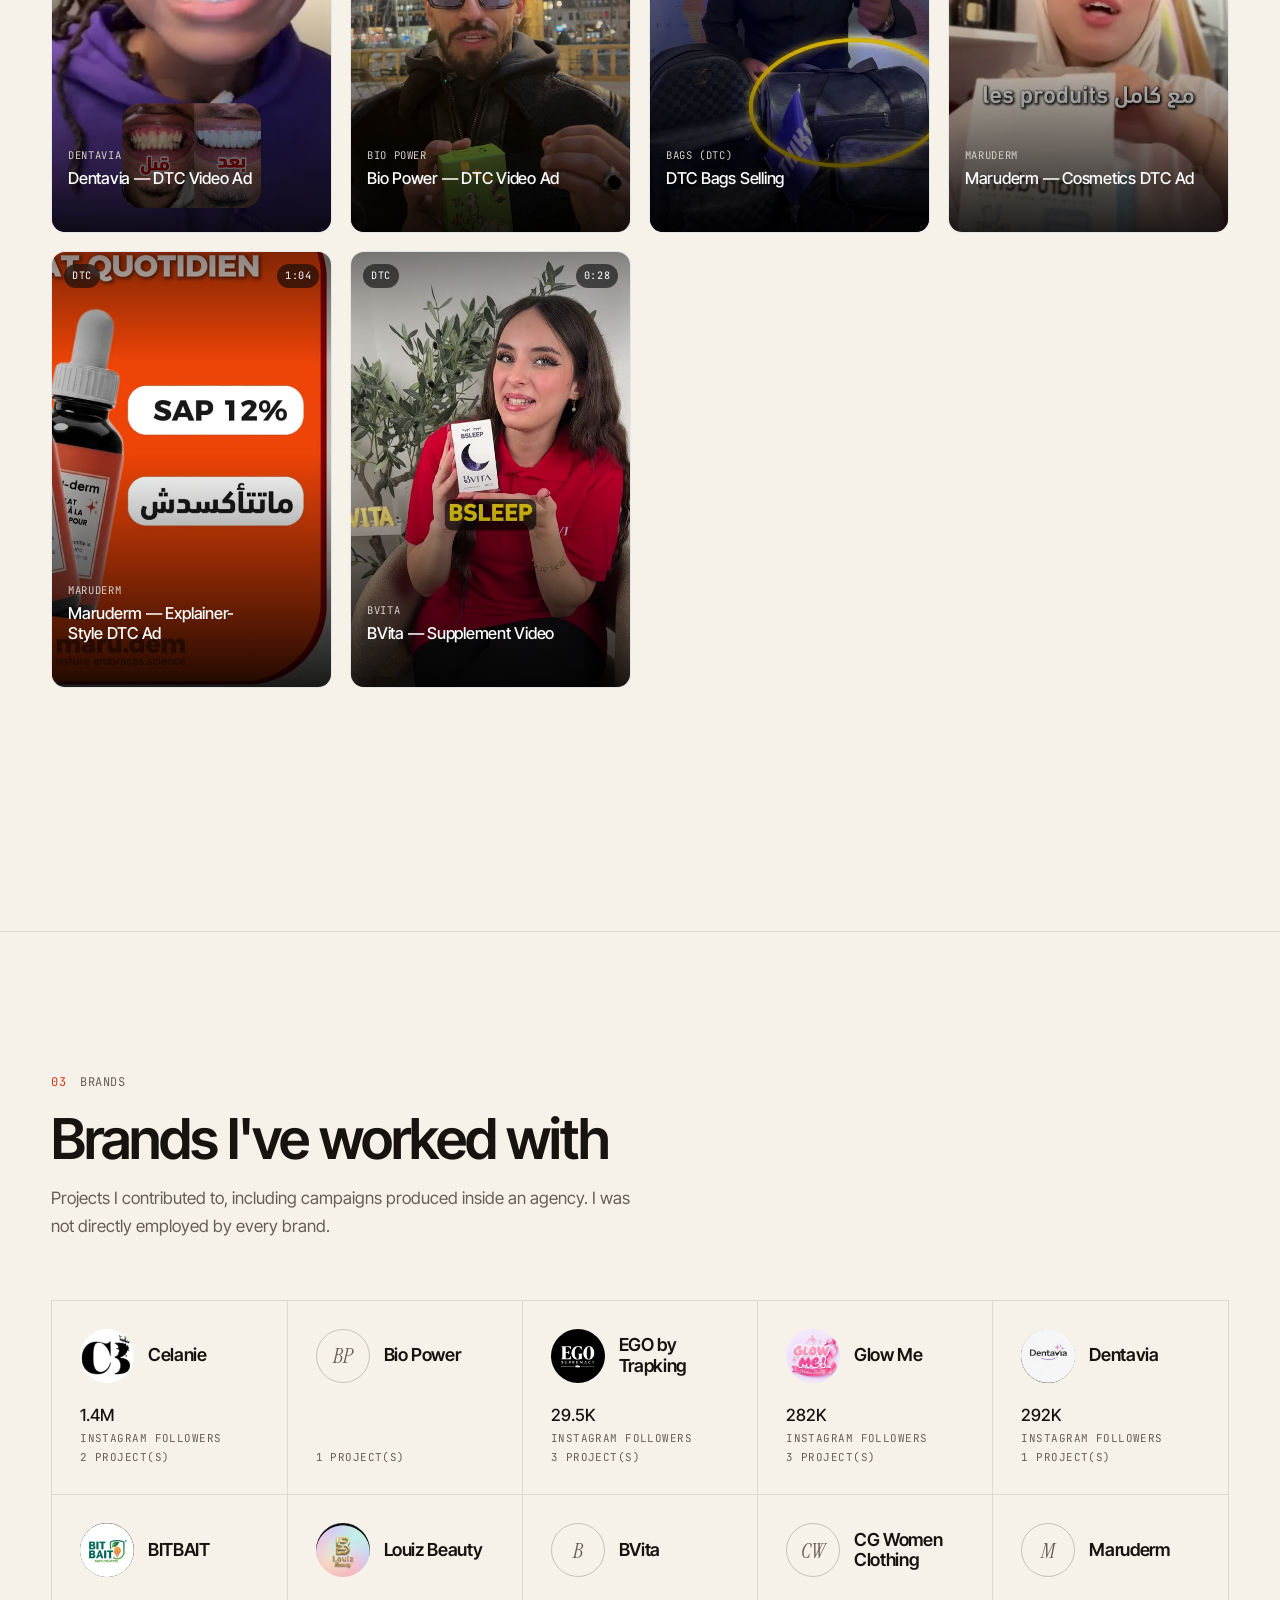
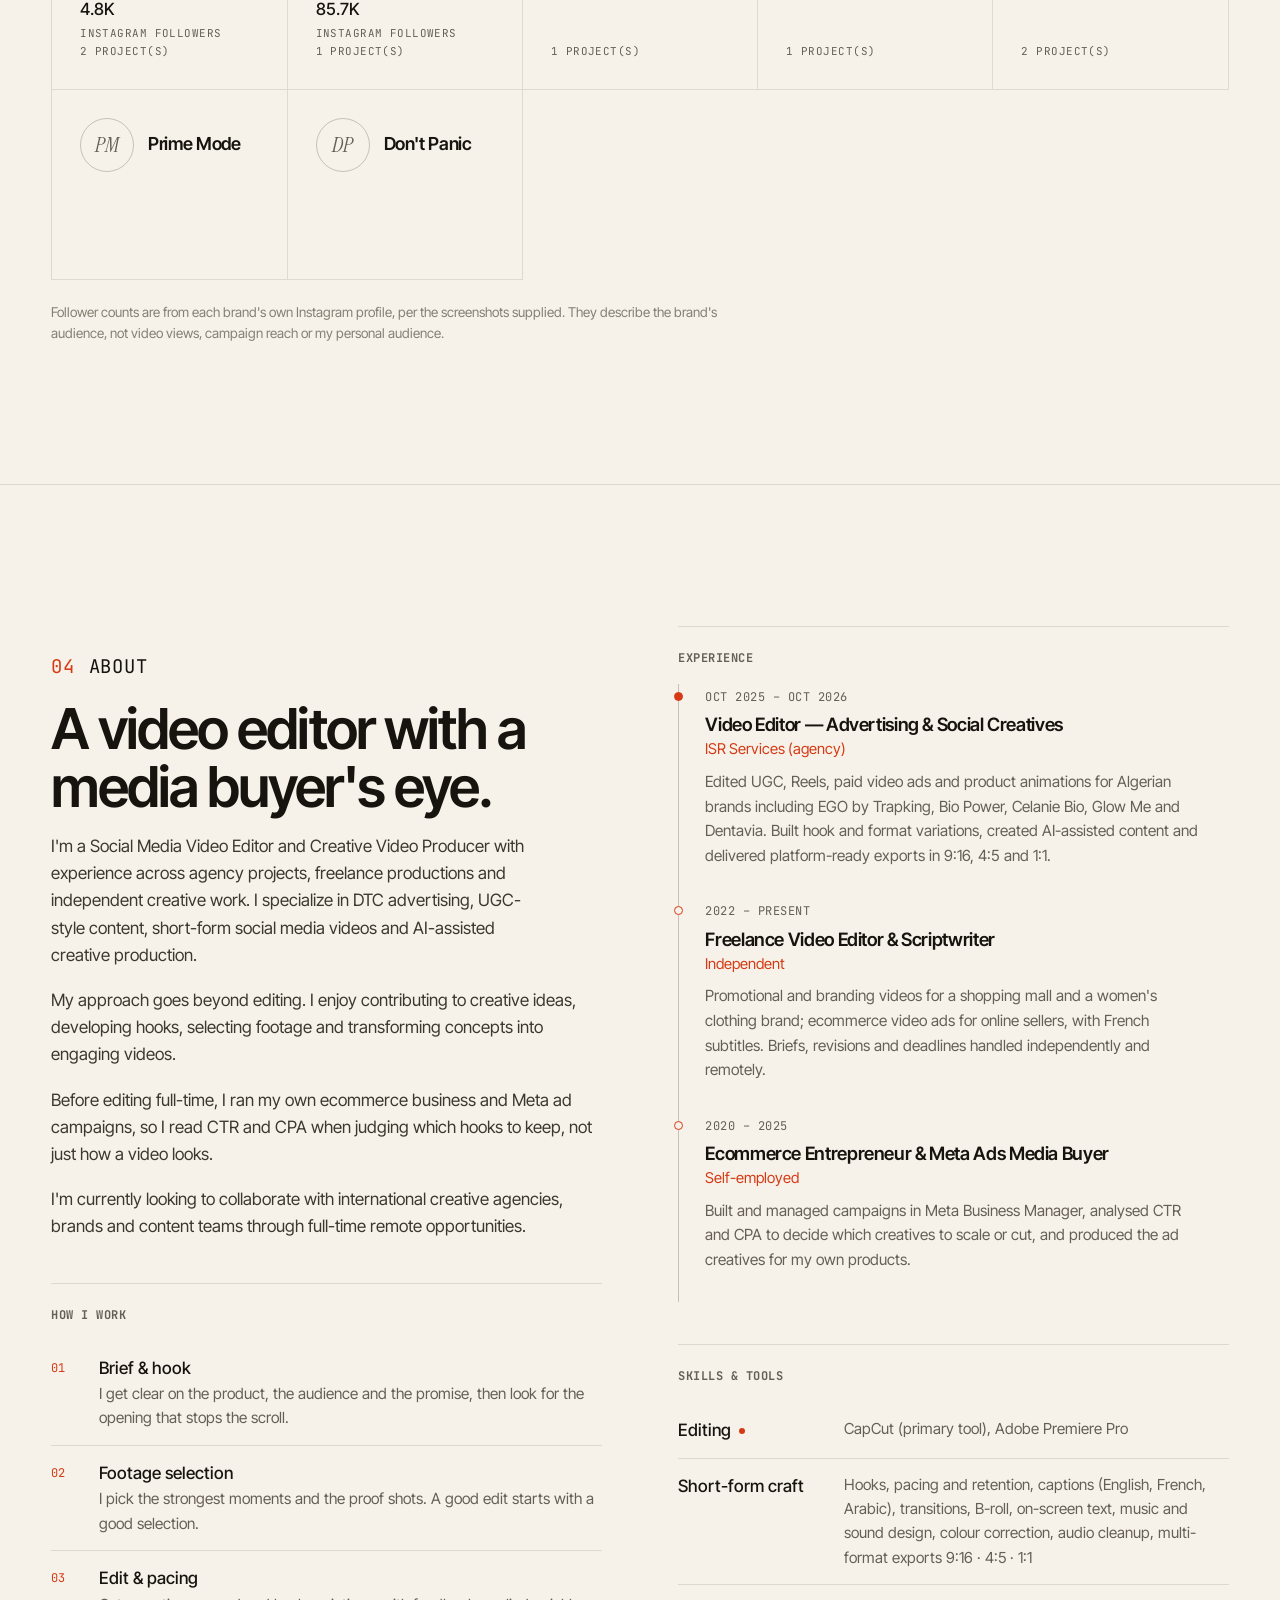
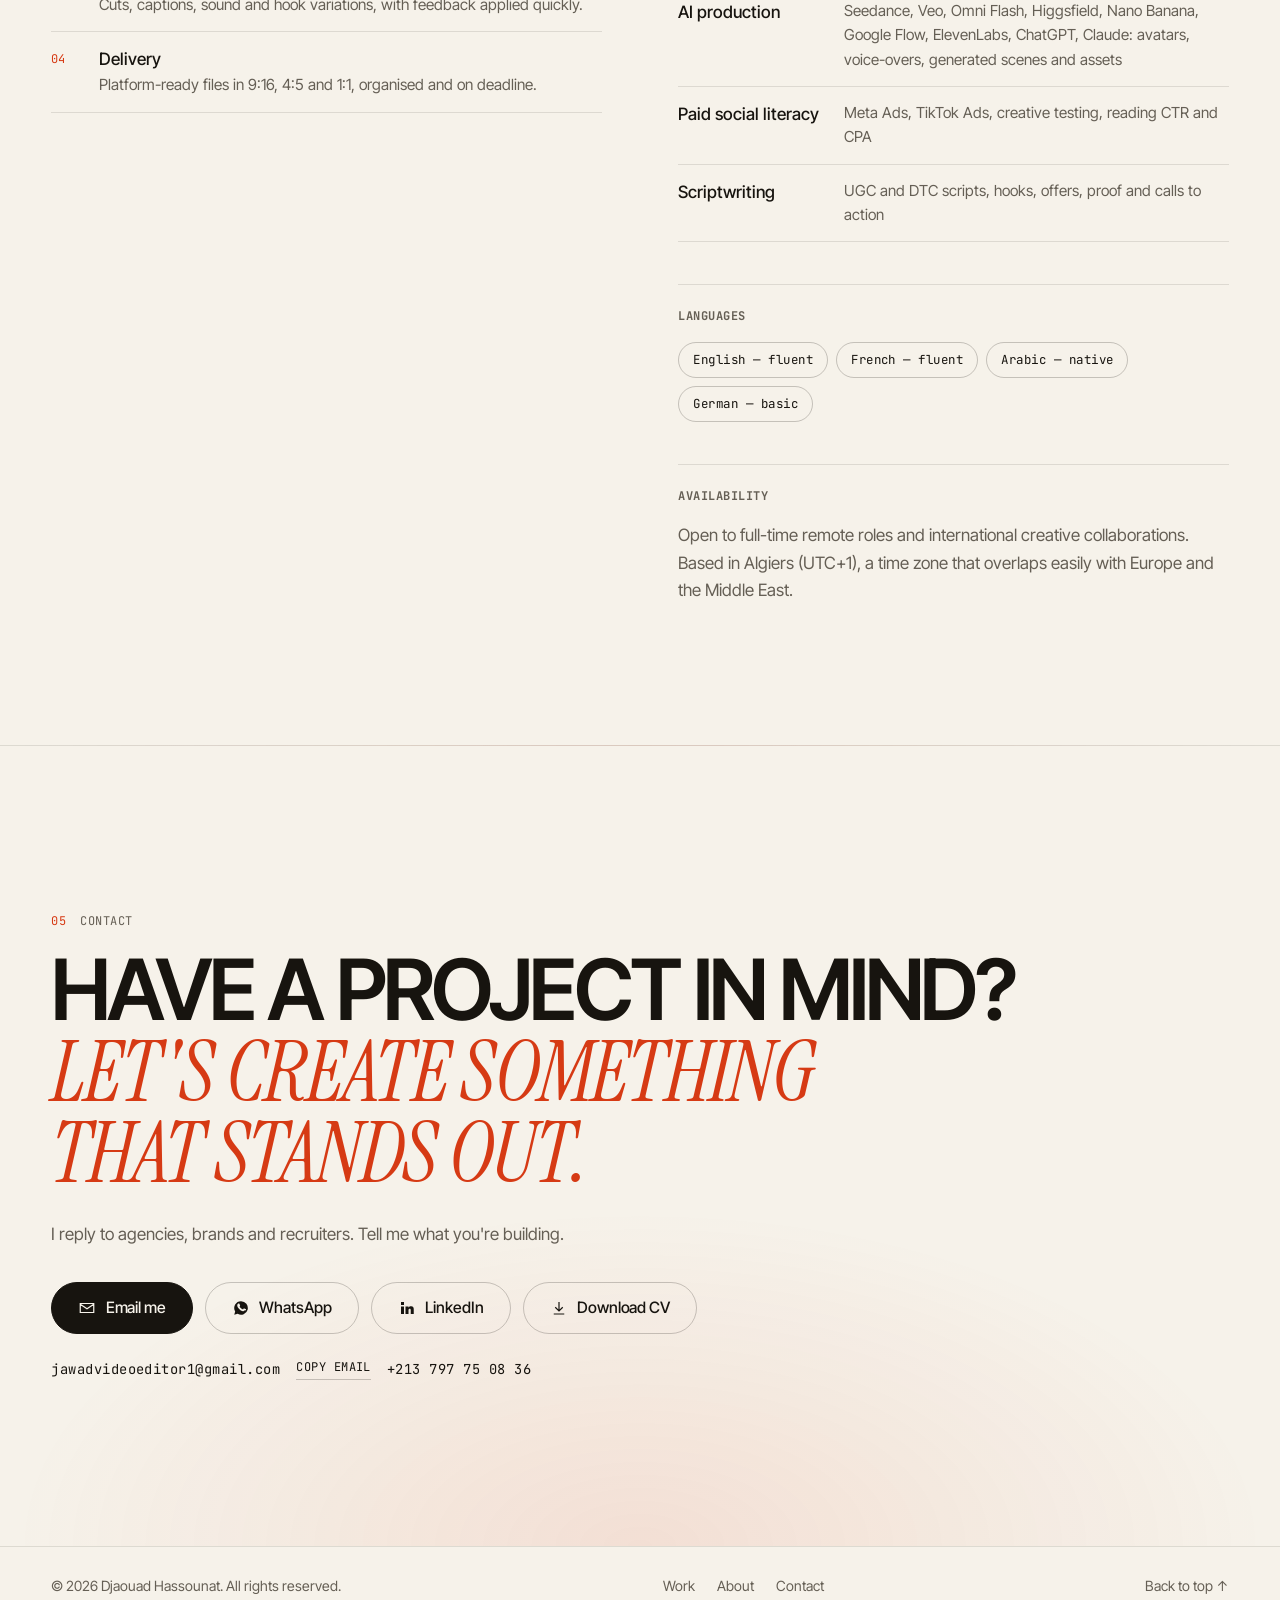
==== commit ede702a2: "Redesign portfolio: light theme, case studies, campaign results, FR/EN" ====
--- a/index.html
+++ b/index.html
@@ -1,163 +1,282 @@
 <!doctype html>
-<html lang="fr">
+<html lang="en">
 <head>
 <meta charset="utf-8">
-<meta name="viewport" content="width=device-width, initial-scale=1">
-<title>Djaouad — Monteur vidéo</title>
-<meta name="description" content="Monteur vidéo : Reels, vidéos produit en hypermotion IA et UGC IA. Sélection de projets.">
-<meta name="theme-color" content="#f3efe6">
+<meta name="viewport" content="width=device-width, initial-scale=1, viewport-fit=cover">
+<title>Djaouad Hassounat — Social Media Video Editor &amp; Creative Video Producer</title>
+<meta name="description" content="Social media video editor and creative video producer from Algeria, open to full-time remote roles. DTC video ads, UGC-style content, short-form social video and AI-assisted production for brands and agencies.">
+<meta name="author" content="Djaouad Hassounat">
+<meta name="theme-color" content="#f6f2ea">
+<script>try{if(localStorage.getItem("dj-theme")==="dark"){document.documentElement.dataset.theme="dark";}}catch(e){}</script>
+<link rel="canonical" href="https://djaouad777.github.io/Video-editing-portfolio/">
+<link rel="icon" href="favicon.svg" type="image/svg+xml">
+
+<meta property="og:type" content="website">
+<meta property="og:site_name" content="Djaouad Hassounat">
+<meta property="og:title" content="Djaouad Hassounat — Social Media Video Editor &amp; Creative Video Producer">
+<meta property="og:description" content="DTC video ads, UGC-style content, short-form social video and AI-assisted production. Open to full-time remote roles.">
+<meta property="og:url" content="https://djaouad777.github.io/Video-editing-portfolio/">
+<meta property="og:image" content="https://djaouad777.github.io/Video-editing-portfolio/media/og-cover.jpg">
+<meta property="og:image:width" content="1200">
+<meta property="og:image:height" content="630">
+<meta name="twitter:card" content="summary_large_image">
+<meta name="twitter:title" content="Djaouad Hassounat — Social Media Video Editor">
+<meta name="twitter:description" content="DTC video ads, UGC-style content, short-form social video and AI-assisted production.">
+<meta name="twitter:image" content="https://djaouad777.github.io/Video-editing-portfolio/media/og-cover.jpg">
+
 <link rel="preconnect" href="https://fonts.googleapis.com">
 <link rel="preconnect" href="https://fonts.gstatic.com" crossorigin>
-<link href="https://fonts.googleapis.com/css2?family=Inter+Tight:wght@300;400;500;600&family=Instrument+Serif:ital@0;1&display=swap" rel="stylesheet">
-<link rel="stylesheet" href="style.css">
-<link rel="stylesheet" href="contact.css">
-<link rel="stylesheet" href="mobile.css">
-<link rel="stylesheet" href="theme.css">
-<link rel="stylesheet" href="player.css">
-<link rel="stylesheet" href="about.css">
-<link rel="stylesheet" href="lang.css">
+<link href="https://fonts.googleapis.com/css2?family=Inter+Tight:wght@400;500;600;700&family=Instrument+Serif:ital@0;1&family=JetBrains+Mono:wght@400;500&display=swap" rel="stylesheet">
+<link rel="stylesheet" href="css/main.css">
+
+<script type="application/ld+json">
+{
+  "@context": "https://schema.org",
+  "@type": "Person",
+  "name": "Djaouad Hassounat",
+  "jobTitle": "Social Media Video Editor & Creative Video Producer",
+  "description": "Video editor specialising in DTC video ads, UGC-style content, short-form social video and AI-assisted production.",
+  "url": "https://djaouad777.github.io/Video-editing-portfolio/",
+  "address": { "@type": "PostalAddress", "addressLocality": "Algiers", "addressCountry": "DZ" },
+  "sameAs": ["https://www.linkedin.com/in/djaouad-hassounat-b3a7a9420"],
+  "knowsLanguage": ["en", "fr", "ar"],
+  "knowsAbout": ["Video editing", "DTC advertising", "UGC", "Short-form video", "AI video production"]
+}
+</script>
 </head>
-<body class="is-loading">
-
-<div class="loader" id="loader">
-  <span class="loader-name">Djaouad</span>
-  <span class="loader-count"><b id="loadNum">0</b>%</span>
-</div>
-<div class="curtain" id="curtain"></div>
-<div class="cursor" id="cursor"><span id="cursorLabel"></span></div>
-
+<body>
+<a class="skip" href="#work" data-i18n="skip">Skip to content</a>
+
+<!-- ============ NAV ============ -->
 <header class="nav" id="nav">
-  <a href="#top" class="nav-name">Djaouad</a>
-  <nav class="nav-links" id="links">
-    <a href="#work" data-i18n="nav.work">Projets</a>
-    <a href="#about" data-i18n="nav.about">À propos</a>
-    <a href="#services" data-i18n="nav.services">Services</a>
+  <a class="brand" href="#top" aria-label="Djaouad Hassounat — home"><span class="rec" aria-hidden="true"></span>Djaouad Hassounat</a>
+  <nav class="menu" id="menu" aria-label="Primary">
+    <a href="#results" data-i18n="nav.results">Results</a>
+    <a href="#work" data-i18n="nav.work">Work</a>
+    <a href="#brands" data-i18n="nav.brands">Brands</a>
+    <a href="#about" data-i18n="nav.about">About</a>
     <a href="#contact" data-i18n="nav.contact">Contact</a>
   </nav>
   <div class="nav-end">
-    <span class="nav-time" id="clock">—</span>
-    <div class="lang" role="group" data-i18n-aria="m.lang" aria-label="Langue">
-      <button type="button" data-lang="fr" class="on" aria-pressed="true">FR</button>
-      <button type="button" data-lang="en" aria-pressed="false">EN</button>
-    </div>
-    <button class="burger" id="burger" aria-label="Menu" aria-expanded="false"><i></i><i></i></button>
+    <div class="lang" role="group" aria-label="Language">
+      <button type="button" data-lang="en" aria-pressed="true">EN</button>
+      <button type="button" data-lang="fr" aria-pressed="false">FR</button>
+    </div>
+    <button class="theme" id="themeBtn" type="button" aria-label="Switch to dark mode"><svg class="i-moon" viewBox="0 0 24 24" aria-hidden="true"><path d="M20 14.5A8 8 0 0 1 9.5 4 8 8 0 1 0 20 14.5z" fill="none" stroke="currentColor" stroke-width="1.6" stroke-linejoin="round"/></svg><svg class="i-sun" viewBox="0 0 24 24" aria-hidden="true"><circle cx="12" cy="12" r="4" fill="none" stroke="currentColor" stroke-width="1.6"/><path d="M12 3v2M12 19v2M3 12h2M19 12h2M5.6 5.6 7 7M17 17l1.400 1.400M5.600 18.400 7 17M17 7l1.400-1.400" stroke="currentColor" stroke-width="1.6" stroke-linecap="round"/></svg></button>
+    <a class="btn btn-sm" href="#contact" data-i18n="nav.cta">Get in touch</a>
+    <button class="burger" id="burger" type="button" aria-label="Menu" aria-expanded="false" aria-controls="menu"><i></i><i></i></button>
   </div>
 </header>
 
-<main id="top">
-
-<!-- HERO -->
-<section class="hero">
-  
-
-  <h1 class="hero-title" data-lines>
-    <span class="ln"><span><span data-i18n="hero.l1">Je monte</span> <b class="pill pill-a" aria-hidden="true"><i></i><i></i><i></i><i></i><i></i></b></span></span>
-    <span class="ln"><span><b class="pill pill-b" aria-hidden="true"><s></s></b> <span data-i18n="hero.l2">des vidéos</span></span></span>
-    <span class="ln"><span><span data-i18n="hero.l3a">qui</span> <em data-i18n="hero.l3b">captent</em> <span data-i18n="hero.l3c">l'attention.</span></span></span>
-  </h1>
-
-  <div class="hero-foot">
-    <p data-r data-i18n="hero.p">Monteur indépendant pour marques, créateurs et artistes. L'histoire d'abord, le rythme toujours.</p>
-    <div class="hero-cta" data-r>
-      <a href="#work" class="btn"><span data-i18n="hero.cta1">Voir les projets</span> <svg viewBox="0 0 24 24"><path d="M12 5v14M6 13l6 6 6-6"/></svg></a>
-      <a href="#contact" class="btn ghost" data-i18n="hero.cta2">Me contacter</a>
-    </div>
-  </div>
-</section>
-
-<div class="ticker" aria-hidden="true"><div class="ticker-track"><span data-i18n="tick.1"></span><span data-i18n="tick.2"></span><span data-i18n="tick.3"></span><span data-i18n="tick.4"></span><span data-i18n="tick.5"></span><span data-i18n="tick.1"></span><span data-i18n="tick.2"></span><span data-i18n="tick.3"></span><span data-i18n="tick.4"></span><span data-i18n="tick.5"></span></div></div>
-
-<div class="dark">
-<!-- REEL -->
-<section class="reel" id="reel">
-  <div class="reel-frame" id="reelFrame" data-cursor="Lecture">
-    <video id="reelVideo" muted loop playsinline preload="metadata"></video>
-    <div class="reel-ph" id="reelPh"><span>Showreel</span><small>Ajoutez votre showreel dans script.js</small></div>
-    <span class="play lg" aria-hidden="true"></span>
-    <div class="reel-bar"><span>Showreel</span><span id="reelTime">00:00</span></div>
-  </div>
-</section>
-
-<!-- WORK -->
-<section class="work" id="work">
-  <div class="sec-top">
-    <h2 data-lines><span class="ln"><span data-i18n="work.title">Projets choisis</span></span></h2>
-    <div class="filters" id="filters" role="tablist"></div>
-  </div>
-  <div class="grid" id="grid"></div>
-</section>
+<main>
+<!-- ============ HERO ============ -->
+<section class="hero" id="top">
+  <div class="hero-copy">
+    <p class="status mono"><span class="dot" aria-hidden="true"></span><span data-i18n="hero.status">Open to full-time remote roles</span><span class="sep">/</span><span data-i18n="hero.loc">Algiers, Algeria · UTC+1</span></p>
+    <h1 class="hero-title"><span data-i18n="hero.h1a">I EDIT VIDEOS THAT MAKE PEOPLE</span> <em data-i18n="hero.h1b">STOP SCROLLING.</em></h1>
+    <p class="hero-role" data-i18n="hero.role">Social Media Video Editor &amp; Creative Video Producer</p>
+    <p class="hero-p" data-i18n="hero.p">I help brands, agencies and creators transform raw footage and creative ideas into engaging video content designed for today's digital platforms.</p>
+    <div class="hero-cta">
+      <a class="btn btn-primary" href="#work"><span data-i18n="hero.cta2">Explore my work</span><svg viewBox="0 0 24 24" aria-hidden="true"><path d="M12 5v14M6 13l6 6 6-6" fill="none" stroke="currentColor" stroke-width="1.6"/></svg></a>
+      <a class="btn btn-ghost" href="#contact"><span data-i18n="nav.cta">Get in touch</span></a>
+    </div>
+    <ul class="hero-facts mono" aria-label="Specialties">
+      <li data-i18n="hero.f1">DTC &amp; performance ads</li>
+      <li data-i18n="hero.f2">UGC &amp; short-form</li>
+      <li data-i18n="hero.f3">AI-assisted production</li>
+      <li data-i18n="hero.f4">Captions EN · FR · AR</li>
+    </ul>
+  </div>
+  <div class="hero-reel" id="heroReelTiles" aria-label="Selected work previews"></div>
+  <noscript><p class="fine">This portfolio needs JavaScript to show the video projects. Contact: <a href="mailto:jawadvideoeditor1@gmail.com">jawadvideoeditor1@gmail.com</a></p></noscript>
+</section>
+
+<!-- ============ RESULTS ============ -->
+<section class="section" id="results" aria-labelledby="resTitle">
+  <div class="wrap">
+    <div class="sec-head">
+      <p class="kicker mono"><span>01</span><span data-i18n="res.kicker">Results</span></p>
+      <h2 id="resTitle" data-i18n="res.title">Campaign exposure</h2>
+      <p class="sec-p" data-i18n="res.p">Campaign-level data from the agency ad accounts of DTC brands whose videos I edited.</p>
+    </div>
+
+    <div class="warn" role="note">
+      <strong data-i18n="res.warn">Read before the numbers</strong>
+      <p data-i18n="res.warn.p">These totals cover every creative, editor and campaign in the accounts. They are not attributable to a single video or to my work alone. I show them as context for the scale my videos ran at, not as the results of my editing.</p>
+    </div>
+
+    <div class="panels">
+      <article class="panel">
+        <header><h3 data-i18n="res.meta">Meta Ads campaign data</h3><p class="mono" data-i18n="res.meta.range">Aug 16, 2025 – Nov 16, 2026 · totals row, Meta Ads Manager</p></header>
+        <dl class="stats">
+          <div><dt data-i18n="res.spent">Amount spent</dt><dd><b class="num" data-to="150490.81" data-dec="2" data-prefix="$">$150,490.81</b></dd></div>
+          <div><dt data-i18n="res.impr">Impressions</dt><dd><b class="num" data-to="215495606">215,495,606</b></dd></div>
+          <div><dt data-i18n="res.reach">Reach</dt><dd><b class="num" data-to="13184874">13,184,874</b></dd></div>
+        </dl>
+        <button class="proof" type="button" data-zoom="media/results/meta-ads-campaign-totals.webp" data-alt="Meta Ads Manager totals row, cropped">
+          <img src="media/results/meta-ads-campaign-totals.webp" alt="Meta Ads Manager header and totals row, cropped" width="1140" height="106" loading="lazy">
+          <span class="mono" data-i18n="res.proof">View cropped screenshot</span>
+        </button>
+      </article>
+
+      <article class="panel">
+        <header><h3 data-i18n="res.tiktok">TikTok Ads campaign data</h3><p class="mono" data-i18n="res.tiktok.range">Jan 1 – Nov 16, 2026 · total of 51 records, TikTok Business Center</p></header>
+        <dl class="stats stats-6">
+          <div><dt data-i18n="res.spent">Amount spent</dt><dd><b class="num" data-to="86241.62" data-dec="2" data-prefix="$">$86,241.62</b></dd></div>
+          <div><dt data-i18n="res.impr">Impressions</dt><dd><b class="num" data-to="213203765">213,203,765</b></dd></div>
+          <div><dt data-i18n="res.clicks">Clicks</dt><dd><b class="num" data-to="1545583">1,545,583</b></dd></div>
+          <div><dt data-i18n="res.conv">Conversions</dt><dd><b class="num" data-to="30517">30,517</b></dd></div>
+          <div><dt data-i18n="res.ctr">CTR</dt><dd><b class="num" data-to="0.72" data-dec="2" data-suffix="%">0.72%</b></dd></div>
+          <div><dt data-i18n="res.cpa">CPA</dt><dd><b class="num" data-to="2.83" data-dec="2" data-prefix="$">$2.83</b></dd></div>
+        </dl>
+        <p class="mini mono"><span><span data-i18n="res.cpc">CPC</span> $0.06</span><span><span data-i18n="res.cpm">CPM</span> $0.40</span></p>
+        <button class="proof" type="button" data-zoom="media/results/tiktok-ads-campaign-totals.webp" data-alt="TikTok Business Center totals row, cropped">
+          <img src="media/results/tiktok-ads-campaign-totals.webp" alt="TikTok Business Center header and totals row, cropped" width="1560" height="74" loading="lazy">
+          <span class="mono" data-i18n="res.proof">View cropped screenshot</span>
+        </button>
+      </article>
+    </div>
+    <p class="fine"><span data-i18n="res.proofnote">Screenshots are cropped to the header and totals rows; account names and IDs are removed.</span> <span data-i18n="res.ctx">The TikTok accounts shown include EGO, Dentavia and Glow Me campaigns, among others.</span></p>
+  </div>
+</section>
+
+<!-- ============ WORK ============ -->
+<section class="section" id="work" aria-labelledby="workTitle">
+  <div class="wrap">
+    <div class="sec-head">
+      <p class="kicker mono"><span>02</span><span data-i18n="work.kicker">Work</span></p>
+      <h2 id="workTitle" data-i18n="work.title">Selected work</h2>
+      <p class="sec-p" data-i18n="work.p">Every project opens into a short case study: the objective, what I did and how the edit works.</p>
+    </div>
+    <div class="filters" id="filters" role="tablist" aria-label="Project categories"></div>
+    <div id="cats"></div>
+  </div>
+</section>
+
+<!-- ============ BRANDS ============ -->
+<section class="section" id="brands" aria-labelledby="brandsTitle">
+  <div class="wrap">
+    <div class="sec-head">
+      <p class="kicker mono"><span>03</span><span data-i18n="brands.kicker">Brands</span></p>
+      <h2 id="brandsTitle" data-i18n="brands.title">Brands I've worked with</h2>
+      <p class="sec-p" data-i18n="brands.p">Projects I contributed to, including campaigns produced inside an agency. I was not directly employed by every brand.</p>
+    </div>
+    <ul class="brands" id="brandGrid"></ul>
+    <p class="fine" data-i18n="brands.note">Follower counts are from each brand's own Instagram profile, per the screenshots supplied. They describe the brand's audience, not video views, campaign reach or my personal audience.</p>
+  </div>
+</section>
+
+<!-- ============ ABOUT ============ -->
+<section class="section" id="about" aria-labelledby="aboutTitle">
+  <div class="wrap about">
+    <div class="about-main">
+      <p class="kicker mono"><span>04</span><span data-i18n="about.kicker">About</span></p>
+      <h2 id="aboutTitle" data-i18n="about.title">A video editor with a media buyer's eye.</h2>
+      <p data-i18n="about.p1">I'm a Social Media Video Editor and Creative Video Producer with experience across agency projects, freelance productions and independent creative work. I specialize in DTC advertising, UGC-style content, short-form social media videos and AI-assisted creative production.</p>
+      <p data-i18n="about.p2">My approach goes beyond editing. I enjoy contributing to creative ideas, developing hooks, selecting footage and transforming concepts into engaging videos.</p>
+      <p data-i18n="about.p3">Before editing full-time, I ran my own ecommerce business and Meta ad campaigns, so I read CTR and CPA when judging which hooks to keep, not just how a video looks.</p>
+      <p data-i18n="about.p4">I'm currently looking to collaborate with international creative agencies, brands and content teams through full-time remote opportunities.</p>
+
+      <h3 class="h-sm mono" data-i18n="how.title">How I work</h3>
+      <ol class="how">
+        <li><b data-i18n="how1.t">Brief &amp; hook</b><span data-i18n="how1.p">I get clear on the product, the audience and the promise, then look for the opening that stops the scroll.</span></li>
+        <li><b data-i18n="how2.t">Footage selection</b><span data-i18n="how2.p">I pick the strongest moments and the proof shots. A good edit starts with a good selection.</span></li>
+        <li><b data-i18n="how3.t">Edit &amp; pacing</b><span data-i18n="how3.p">Cuts, captions, sound and hook variations, with feedback applied quickly.</span></li>
+        <li><b data-i18n="how4.t">Delivery</b><span data-i18n="how4.p">Platform-ready files in 9:16, 4:5 and 1:1, organised and on deadline.</span></li>
+      </ol>
+    </div>
+
+    <aside class="about-side">
+      <h3 class="h-sm mono" data-i18n="exp.title">Experience</h3>
+      <ol class="timeline">
+        <li>
+          <p class="mono"><span data-i18n="exp1.d">Oct 2025 – Oct 2026</span></p>
+          <h4 data-i18n="exp1.t">Video Editor — Advertising &amp; Social Creatives</h4>
+          <p class="org" data-i18n="exp1.o">ISR Services (agency)</p>
+          <p data-i18n="exp1.p">Edited UGC, Reels, paid video ads and product animations for Algerian brands including EGO by Trapking, Bio Power, Celanie Bio, Glow Me and Dentavia. Built hook and format variations, created AI-assisted content and delivered platform-ready exports in 9:16, 4:5 and 1:1.</p>
+        </li>
+        <li>
+          <p class="mono"><span data-i18n="exp2.d">2022 – Present</span></p>
+          <h4 data-i18n="exp2.t">Freelance Video Editor &amp; Scriptwriter</h4>
+          <p class="org" data-i18n="exp2.o">Independent</p>
+          <p data-i18n="exp2.p">Promotional and branding videos for a shopping mall and a women's clothing brand; ecommerce video ads for online sellers, with French subtitles. Briefs, revisions and deadlines handled independently and remotely.</p>
+        </li>
+        <li>
+          <p class="mono"><span data-i18n="exp3.d">2020 – 2025</span></p>
+          <h4 data-i18n="exp3.t">Ecommerce Entrepreneur &amp; Meta Ads Media Buyer</h4>
+          <p class="org" data-i18n="exp3.o">Self-employed</p>
+          <p data-i18n="exp3.p">Built and managed campaigns in Meta Business Manager, analysed CTR and CPA to decide which creatives to scale or cut, and produced the ad creatives for my own products.</p>
+        </li>
+      </ol>
+
+      <h3 class="h-sm mono" data-i18n="skills.title">Skills &amp; tools</h3>
+      <ul class="skills">
+        <li class="primary"><b data-i18n="sk.edit">Editing</b><span data-i18n="sk.edit.p">CapCut (primary tool), Adobe Premiere Pro</span></li>
+        <li><b data-i18n="sk.craft">Short-form craft</b><span data-i18n="sk.craft.p">Hooks, pacing and retention, captions (English, French, Arabic), transitions, B-roll, on-screen text, music and sound design, colour correction, audio cleanup, multi-format exports 9:16 · 4:5 · 1:1</span></li>
+        <li><b data-i18n="sk.ai">AI production</b><span data-i18n="sk.ai.p">Seedance, Veo, Omni Flash, Higgsfield, Nano Banana, Google Flow, ElevenLabs, ChatGPT, Claude: avatars, voice-overs, generated scenes and assets</span></li>
+        <li><b data-i18n="sk.paid">Paid social literacy</b><span data-i18n="sk.paid.p">Meta Ads, TikTok Ads, creative testing, reading CTR and CPA</span></li>
+        <li><b data-i18n="sk.script">Scriptwriting</b><span data-i18n="sk.script.p">UGC and DTC scripts, hooks, offers, proof and calls to action</span></li>
+      </ul>
+
+      <h3 class="h-sm mono" data-i18n="lang.title">Languages</h3>
+      <ul class="langs mono"><li data-i18n="lang.en">English — fluent</li><li data-i18n="lang.fr">French — fluent</li><li data-i18n="lang.ar">Arabic — native</li><li data-i18n="lang.de">German — basic</li></ul>
+
+      <h3 class="h-sm mono" data-i18n="avail.title">Availability</h3>
+      <p data-i18n="avail.p">Open to full-time remote roles and international creative collaborations. Based in Algiers (UTC+1), a time zone that overlaps easily with Europe and the Middle East.</p>
+    </aside>
+  </div>
+</section>
+
+<!-- ============ CONTACT ============ -->
+<section class="contact" id="contact" aria-labelledby="contactTitle">
+  <div class="wrap">
+    <p class="kicker mono"><span>05</span><span data-i18n="contact.kicker">Contact</span></p>
+    <h2 id="contactTitle"><span data-i18n="contact.h">HAVE A PROJECT IN MIND?</span> <em data-i18n="contact.h2">LET'S CREATE SOMETHING THAT STANDS OUT.</em></h2>
+    <p class="sec-p" data-i18n="contact.p">I reply to agencies, brands and recruiters. Tell me what you're building.</p>
+    <div class="contact-actions">
+      <a class="btn btn-primary" id="cEmail" href="#"><svg viewBox="0 0 24 24" aria-hidden="true"><path d="M3 6h18v12H3zM3 7l9 6 9-6" fill="none" stroke="currentColor" stroke-width="1.6"/></svg><span data-i18n="contact.email">Email me</span></a>
+      <a class="btn btn-ghost" id="cWa" href="#" target="_blank" rel="noopener"><svg viewBox="0 0 24 24" aria-hidden="true"><path d="M12 3a9 9 0 0 0-7.8 13.5L3 21l4.6-1.2A9 9 0 1 0 12 3zm4.4 12.2c-.2.5-1.1 1-1.6 1-.4.1-.9.1-1.5-.1-3-1.1-4.9-4.1-5.1-4.3-.1-.2-1.2-1.6-1.2-3s.8-2.1 1-2.4c.3-.3.6-.3.8-.3h.6c.2 0 .4 0 .6.5l.8 1.9c.1.2.1.4 0 .6l-.4.6c-.1.2-.3.3-.1.6.2.3.8 1.3 1.7 2 1.1 1 2 1.3 2.3 1.4.3.1.4.1.6-.1l.8-1c.2-.3.4-.2.6-.1l1.8.9c.3.1.4.2.5.3.1.2.1.8-.1 1.3z" fill="currentColor"/></svg><span data-i18n="contact.wa">WhatsApp</span></a>
+      <a class="btn btn-ghost" id="cLi" href="#" target="_blank" rel="noopener" hidden><svg viewBox="0 0 24 24" aria-hidden="true"><path d="M4 4h4v4H4zM4 10h4v10H4zM10 10h4v1.6c.7-1.2 2-1.9 3.5-1.9 3 0 3.5 2 3.5 4.5V20h-4v-5c0-1.200-.2-2-1.400-2-1.300 0-1.600.9-1.600 2v5h-4z" fill="currentColor"/></svg><span data-i18n="contact.li">LinkedIn</span></a>
+      <a class="btn btn-ghost" id="cCv" href="#" download><svg viewBox="0 0 24 24" aria-hidden="true"><path d="M12 4v11M7 11l5 5 5-5M5 20h14" fill="none" stroke="currentColor" stroke-width="1.6"/></svg><span data-i18n="contact.cv">Download CV</span></a>
+    </div>
+    <p class="mono email-line"><span id="cEmailText"></span><button class="link-btn" id="cCopy" type="button" data-i18n="contact.copy">Copy email</button><a id="cPhone" class="phone" href="#"></a></p>
+  </div>
+</section>
+</main>
+
+<footer class="footer">
+  <div class="wrap">
+    <span>© <span id="yr"></span> Djaouad Hassounat. <span data-i18n="foot.rights">All rights reserved.</span></span>
+    <nav aria-label="Footer"><a href="#work" data-i18n="nav.work">Work</a><a href="#about" data-i18n="nav.about">About</a><a href="#contact" data-i18n="nav.contact">Contact</a></nav>
+    <a href="#top" data-i18n="foot.top">Back to top ↑</a>
+  </div>
+</footer>
+
+<!-- ============ PROJECT MODAL ============ -->
+<div class="modal" id="modal" role="dialog" aria-modal="true" aria-labelledby="mTitle" aria-hidden="true" hidden>
+  <div class="modal-bg" data-close></div>
+  <div class="modal-box">
+    <button class="m-close" type="button" data-close aria-label="Close"><svg viewBox="0 0 24 24"><path d="M6 6l12 12M18 6 6 18" stroke="currentColor" stroke-width="1.8" fill="none"/></svg></button>
+    <div class="m-media" id="mMedia"></div>
+    <div class="m-body" id="mBody">
+      <p class="mono m-kicker" id="mKicker"></p>
+      <h3 id="mTitle"></h3>
+      <div id="mContent"></div>
+      <div class="m-nav">
+        <button type="button" id="mPrev" class="link-btn" data-i18n="m.prev">← Previous project</button>
+        <button type="button" id="mNext" class="link-btn" data-i18n="m.next">Next project →</button>
+      </div>
+    </div>
+  </div>
 </div>
 
-<!-- ABOUT -->
-<section class="about" id="about">
-  <div class="label" data-i18n="about.label">À propos</div>
-  <p class="bio" data-i18n="about.bio">Monteur vidéo, je crée des Reels, des vidéos produit en hypermotion IA et des UGC IA pour des marques de beauté, de parfum et d'immobilier. Une accroche forte, un rythme précis et des sous-titres lisibles.</p>
-  <div class="about-tools">
-    <div class="label" data-i18n="about.tools">Outils</div>
-    <div class="tools">
-    <span class="t t1"><svg class="logo" viewBox="0 0 24 24" aria-hidden="true"><rect y=".3" width="24" height="23.4" rx="4.25" fill="#9999ff"/><path fill="#00005b" d="M10.15 8.42a2.93 2.93 0 00-1.18-.2 13.9 13.9 0 00-1.09.02v3.36l.39.02h.53c.39 0 .78-.06 1.15-.18.32-.09.6-.28.82-.53.21-.25.31-.59.31-1.03a1.45 1.45 0 00-.93-1.46zM19.75.3H4.25A4.25 4.25 0 000 4.55v14.9c0 2.35 1.9 4.25 4.25 4.25h15.5c2.35 0 4.25-1.9 4.25-4.25V4.55C24 2.2 22.1.3 19.75.3zm-7.09 11.65c-.4.56-.96.98-1.61 1.22-.68.25-1.43.34-2.25.34l-.5-.01-.43-.01v3.21a.12.12 0 01-.11.14H5.82c-.08 0-.12-.04-.12-.13V6.42c0-.07.03-.11.1-.11l.56-.01.76-.02.87-.02.91-.01c.82 0 1.5.1 2.06.31.5.17.96.45 1.34.82.32.32.57.71.73 1.14.15.42.23.85.23 1.3 0 .86-.2 1.57-.6 2.13zm6.82-3.15v1.95c0 .08-.05.11-.16.11a4.35 4.35 0 00-1.92.37c-.19.09-.37.21-.51.37v5.1c0 .1-.04.14-.13.14h-1.97a.14.14 0 01-.16-.12v-5.58l-.01-.75-.02-.78c0-.23-.02-.45-.04-.68a.1.1 0 01.07-.11h1.78c.1 0 .18.07.2.16a3.03 3.03 0 01.13.92c.3-.35.67-.64 1.08-.86a3.1 3.1 0 011.52-.39c.07-.01.13.04.14.11v.04z"/></svg><b>Premiere Pro</b><small data-i18n="tool.pr">Montage</small></span>
-    <span class="t t2"><svg class="logo" viewBox="0 0 24 24" aria-hidden="true"><rect y=".3" width="24" height="23.4" rx="4.25" fill="#9999ff"/><path fill="#00005b" d="M8.54 10.73c-.1-.31-.19-.61-.29-.92s-.19-.6-.27-.89c-.08-.28-.15-.54-.22-.78h-.02c-.09.43-.2.86-.34 1.29-.15.48-.3.98-.46 1.48-.13.51-.29.98-.44 1.4h2.54c-.06-.21-.14-.46-.23-.72-.09-.27-.18-.56-.27-.86zm8.58-.29c-.55-.03-1.07.26-1.33.76-.12.23-.19.47-.22.72h2.109c.26 0 .45 0 .57-.01.08-.01.16-.03.23-.08v-.1c0-.13-.021-.25-.061-.37-.178-.56-.708-.94-1.298-.92zM19.75.3H4.25C1.9.3 0 2.2 0 4.55v14.9c0 2.35 1.9 4.25 4.25 4.25h15.5c2.35 0 4.25-1.9 4.25-4.25V4.55C24 2.2 22.1.3 19.75.3zm-7.04 16.511h-2.09c-.07.01-.14-.041-.16-.11l-.82-2.4H5.92l-.76 2.36c-.02.09-.1.15-.19.14H3.09c-.11 0-.14-.06-.11-.18L6.2 7.39c.03-.1.06-.19.1-.31.04-.21.06-.43.06-.65-.01-.05.03-.1.08-.11h2.59c.07 0 .12.03.13.08l3.65 10.25c.03.11.001.161-.1.161zm7.851-3.991c-.021.189-.031.33-.041.42-.01.07-.069.13-.14.13-.06 0-.17.01-.33.021-.159.02-.35.029-.579.029-.23 0-.471-.04-.73-.04h-3.17c.039.31.14.62.31.89.181.271.431.48.729.601.4.17.841.26 1.281.25.35-.011.699-.04 1.039-.11.311-.039.61-.119.891-.23.05-.039.08-.02.08.08v1.531c0 .039-.01.08-.021.119-.021.03-.04.051-.069.07-.32.14-.65.24-1 .3-.471.09-.94.13-1.42.12-.761 0-1.4-.12-1.92-.35-.49-.211-.921-.541-1.261-.95-.319-.39-.55-.83-.69-1.31-.14-.471-.209-.961-.209-1.461 0-.539.08-1.07.25-1.59.16-.5.41-.96.75-1.37.33-.4.739-.72 1.209-.95.471-.23 1.03-.31 1.67-.31.531-.01 1.06.09 1.55.31.41.18.77.45 1.05.8.26.34.47.72.601 1.14.129.4.189.81.189 1.22 0 .24-.01.45-.019.64z"/></svg><b>After Effects</b><small data-i18n="tool.ae">Motion design</small></span>
-    <span class="t t3"><span class="logo logo-cc"><img src="images/logos/capcut.png" alt="" width="30" height="30"></span><b>CapCut Pro</b><small data-i18n="tool.cc">Reels &amp; effets</small></span>
-    </div>
-  </div>
-</section>
-
-<!-- SERVICES -->
-<section class="services" id="services">
-  <div class="label" data-i18n="svc.label">Services</div>
-  <ul class="svc-list">
-    <li class="svc"><span class="idx">01</span><h3 data-i18n="svc1.t">Reels &amp; contenus verticaux</h3><p data-i18n="svc1.p">Reels, TikToks et Shorts pensés pour la rétention : accroches, rythme, sous-titres et son.</p></li>
-    <li class="svc"><span class="idx">02</span><h3 data-i18n="svc2.t">Vidéos produit IA &amp; hypermotion</h3><p data-i18n="svc2.p">Visuels produit générés par IA et animés en hypermotion : mouvements de caméra impossibles, transitions fluides, rendu premium.</p></li>
-    <li class="svc"><span class="idx">03</span><h3 data-i18n="svc3.t">Accroches &amp; sous-titres</h3><p data-i18n="svc3.p">Des hooks percutants dans les premières secondes et des sous-titres dynamiques pour maximiser la rétention.</p></li>
-    <li class="svc"><span class="idx">04</span><h3 data-i18n="svc4.t">Motion design &amp; effets</h3><p data-i18n="svc4.p">Transitions, effets visuels et habillage graphique pour des vidéos qui se démarquent.</p></li>
-  </ul>
-</section>
-
-<!-- CONTACT -->
-<section class="contact" id="contact">
-  <div class="c-grid">
-    <div class="c-main">
-      <div class="bulb" aria-hidden="true"><svg viewBox="0 0 24 24"><path d="M9 18h6M10 21h4M12 3a6 6 0 0 0-3.6 10.8c.6.5 1 1.2 1 2V16h5.2v-.2c0-.8.4-1.5 1-2A6 6 0 0 0 12 3Z"/></svg></div>
-      <h2 data-i18n-html="contact.h2">Vous avez<br>une <em>idée&nbsp;?</em></h2>
-      <p class="c-type"><span data-i18n="contact.pre">Transformons-la en</span> <b id="typed"></b><i class="caret"></i></p>
-      <div class="c-actions">
-        <a href="https://wa.me/213775904983?text=Bonjour%20!%20J%27ai%20une%20id%C3%A9e%20de%20projet%20vid%C3%A9o%20%F0%9F%92%A1" class="wa-btn" target="_blank" rel="noopener" data-cursor="WhatsApp">
-          <span class="wa-ic"><svg viewBox="0 0 32 32"><path fill="currentColor" d="M16.02 3C8.84 3 3.02 8.82 3.02 16c0 2.3.6 4.54 1.74 6.52L3 29l6.64-1.74A12.95 12.95 0 0 0 16.02 29C23.2 29 29 23.18 29 16S23.2 3 16.02 3Zm0 23.7c-1.95 0-3.86-.53-5.53-1.52l-.4-.24-3.94 1.03 1.05-3.84-.26-.4A10.66 10.66 0 0 1 5.3 16c0-5.9 4.8-10.7 10.72-10.7S26.7 10.1 26.7 16s-4.8 10.7-10.68 10.7Zm5.87-8c-.32-.16-1.9-.94-2.2-1.04-.3-.11-.5-.16-.72.16-.22.32-.83 1.04-1.02 1.26-.19.21-.38.24-.7.08-.32-.16-1.36-.5-2.59-1.6-.96-.85-1.6-1.9-1.79-2.22-.19-.32-.02-.5.14-.66.15-.14.32-.38.48-.57.16-.19.21-.32.32-.54.11-.21.05-.4-.03-.56-.08-.16-.72-1.74-.99-2.38-.26-.62-.52-.54-.72-.55h-.62c-.21 0-.56.08-.85.4-.3.32-1.12 1.1-1.12 2.67s1.15 3.1 1.3 3.32c.16.21 2.26 3.45 5.47 4.84.76.33 1.36.53 1.82.68.77.24 1.46.2 2.01.12.61-.09 1.9-.78 2.16-1.53.27-.75.27-1.4.19-1.53-.08-.13-.3-.21-.62-.37Z"/></svg></span>
-          <span class="wa-tx"><small data-i18n="wa.label">Sur WhatsApp</small><b data-i18n="wa.cta">Écrivez-moi</b></span>
-          <svg class="c-go" viewBox="0 0 24 24"><path d="M7 17 17 7M8 7h9v9"/></svg>
-        </a>
-      </div>
-    </div>
-  </div>
-</section>
-</main>
-
-<footer class="footer">
-  <span>© <span id="yr"></span> Djaouad. <span data-i18n="footer.rights">Tous droits réservés.</span></span>
-  <nav><a href="#work" data-i18n="nav.work">Projets</a><a href="#about" data-i18n="nav.about">À propos</a><a href="#services" data-i18n="nav.services">Services</a><a href="#contact" data-i18n="nav.contact">Contact</a></nav>
-  <a href="#top" class="u" data-i18n="footer.top">Haut de page ↑</a>
-</footer>
-
-<!-- Lecteur -->
-<div class="modal" id="modal" aria-hidden="true" role="dialog" aria-modal="true">
-  <div class="modal-bg" data-close></div>
-  <button class="modal-x" data-close data-i18n-aria="m.close" aria-label="Fermer" data-i18n="m.close">Fermer</button>
-  <div class="modal-box">
-    <div class="player" id="player"></div>
-    <div class="modal-info">
-      <h3 id="mTitle"></h3>
-      <p id="mDesc"></p>
-      <ul id="mMeta"></ul>
-    </div>
-  </div>
+<!-- ============ IMAGE LIGHTBOX ============ -->
+<div class="lightbox" id="lightbox" role="dialog" aria-modal="true" aria-label="Screenshot" hidden>
+  <button type="button" class="m-close" data-lb-close aria-label="Close"><svg viewBox="0 0 24 24"><path d="M6 6l12 12M18 6 6 18" stroke="currentColor" stroke-width="1.8" fill="none"/></svg></button>
+  <img id="lbImg" alt="">
 </div>
 
-<script src="https://cdn.jsdelivr.net/npm/lenis@1.1.13/dist/lenis.min.js"></script>
-<script src="https://cdnjs.cloudflare.com/ajax/libs/gsap/3.12.5/gsap.min.js"></script>
-<script src="https://cdnjs.cloudflare.com/ajax/libs/gsap/3.12.5/ScrollTrigger.min.js"></script>
-<script src="i18n.js"></script>
-<script src="script.js"></script>
-<script src="contact.js"></script>
-<script src="player.js"></script>
+<script src="js/data.js"></script>
+<script src="js/app.js"></script>
 </body>
 </html>
--- a/css/main.css
+++ b/css/main.css
@@ -0,0 +1,401 @@
+/* ==========================================================================
+   Djaouad Hassounat — portfolio. Dark, cinematic, minimal.
+   ========================================================================== */
+:root {
+  color-scheme: light;
+  --bg: #f6f2ea;
+  --bg-2: #efe9de;
+  --surface: #ffffff;
+  --surface-2: #ece6da;
+  --line: rgba(24, 20, 14, .11);
+  --line-2: rgba(24, 20, 14, .22);
+  --text: #17140f;
+  --text-2: #3d382f;
+  --muted: #655f55;
+  --faint: #857f73;
+  --accent: #d63a14;
+  --ok: #1fa95b;
+  --nav-bg: rgba(246, 242, 234, .86);
+  --nav-bg-solid: #f6f2ea;
+  --overlay: rgba(28, 24, 18, .62);
+  --shadow: 0 24px 50px -28px rgba(40, 30, 10, .45);
+  --f-sans: "Inter Tight", system-ui, -apple-system, "Segoe UI", Roboto, sans-serif;
+  --f-serif: "Instrument Serif", Georgia, "Times New Roman", serif;
+  --f-mono: "JetBrains Mono", ui-monospace, "SFMono-Regular", Consolas, monospace;
+  --gutter: clamp(18px, 4vw, 56px);
+  --max: 1360px;
+  --nav-h: 68px;
+  --ease: cubic-bezier(.2, .7, .1, 1);
+}
+:root[data-theme="dark"] {
+  color-scheme: dark;
+  --bg: #0b0b0c; --bg-2: #101012; --surface: #151517; --surface-2: #1c1c1f;
+  --line: rgba(255, 255, 255, .09); --line-2: rgba(255, 255, 255, .16);
+  --text: #f1ede6; --text-2: #d4d0c8; --muted: #a19d95; --faint: #6d6a64;
+  --accent: #ff5a36; --ok: #3ddc84;
+  --nav-bg: rgba(11, 11, 12, .82); --nav-bg-solid: #0b0b0c;
+  --overlay: rgba(5, 5, 6, .86); --shadow: none;
+}
+*, *::before, *::after { box-sizing: border-box; }
+html { scroll-behavior: smooth; scroll-padding-top: calc(var(--nav-h) + 12px); -webkit-text-size-adjust: 100%; }
+body {
+  margin: 0; background: var(--bg); color: var(--text);
+  font: 400 1.0625rem/1.6 var(--f-sans); -webkit-font-smoothing: antialiased; text-rendering: optimizeLegibility;
+}
+img, video { display: block; max-width: 100%; }
+button { font: inherit; color: inherit; background: none; border: 0; cursor: pointer; padding: 0; }
+a { color: inherit; text-decoration: none; }
+h1, h2, h3, h4, p, ul, ol, dl, dd { margin: 0; }
+ul, ol { padding: 0; list-style: none; }
+.mono { font-family: var(--f-mono); font-size: .75rem; letter-spacing: .04em; text-transform: uppercase; color: var(--muted); }
+:focus-visible { outline: 2px solid var(--accent); outline-offset: 3px; border-radius: 4px; }
+::selection { background: var(--accent); color: #fff; }
+.skip { position: absolute; left: 12px; top: -60px; z-index: 200; background: var(--text); color: var(--bg); padding: 10px 14px; border-radius: 8px; font-weight: 600; }
+.skip:focus { top: 12px; }
+.wrap { width: 100%; max-width: var(--max); margin-inline: auto; padding-inline: var(--gutter); }
+.section { padding-block: clamp(72px, 11vw, 150px); border-top: 1px solid var(--line); position: relative; }
+body.no-scroll { overflow: hidden; }
+[hidden] { display: none !important; }
+
+/* ---------- buttons ---------- */
+.btn {
+  display: inline-flex; align-items: center; gap: .6em; height: 52px; padding: 0 26px; border-radius: 999px;
+  font-weight: 500; font-size: .98rem; letter-spacing: -.005em; border: 1px solid var(--line-2); white-space: nowrap;
+  transition: transform .35s var(--ease), background .25s, color .25s, border-color .25s;
+}
+.btn svg { width: 18px; height: 18px; flex: none; }
+.btn-sm { height: 40px; padding: 0 18px; font-size: .9rem; }
+.btn-primary { background: var(--text); color: var(--bg); border-color: var(--text); }
+.btn-primary:hover { background: var(--accent); border-color: var(--accent); color: #fff; transform: translateY(-2px); }
+.btn-ghost:hover { border-color: var(--text); transform: translateY(-2px); }
+.link-btn { font-family: var(--f-mono); font-size: .75rem; letter-spacing: .04em; text-transform: uppercase; color: var(--text); border-bottom: 1px solid var(--line-2); padding-bottom: 2px; transition: color .2s, border-color .2s; }
+.link-btn:hover { color: var(--accent); border-color: var(--accent); }
+
+/* ---------- nav ---------- */
+.nav {
+  position: fixed; inset: 0 0 auto 0; z-index: 90; height: var(--nav-h);
+  display: flex; align-items: center; justify-content: space-between; gap: 24px; padding-inline: var(--gutter);
+  transition: background .3s, backdrop-filter .3s, border-color .3s; border-bottom: 1px solid transparent;
+}
+.nav.scrolled { background: var(--nav-bg); backdrop-filter: blur(14px); -webkit-backdrop-filter: blur(14px); border-color: var(--line); }
+.brand { display: inline-flex; align-items: center; gap: 10px; font-weight: 600; letter-spacing: -.01em; font-size: 1.02rem; white-space: nowrap; }
+.rec { width: 9px; height: 9px; border-radius: 50%; background: var(--accent); animation: rec 1.8s ease-in-out infinite; }
+@keyframes rec { 50% { opacity: .25; } }
+.menu { display: flex; gap: clamp(16px, 2.4vw, 34px); font-size: .93rem; color: var(--muted); }
+.menu a { position: relative; padding: 6px 0; transition: color .2s; }
+.menu a:hover, .menu a.active { color: var(--text); }
+.menu a::after { content: ""; position: absolute; left: 0; right: 100%; bottom: 0; height: 1px; background: var(--accent); transition: right .35s var(--ease); }
+.menu a.active::after, .menu a:hover::after { right: 0; }
+.nav-end { display: flex; align-items: center; gap: 14px; }
+.lang { display: flex; border: 1px solid var(--line-2); border-radius: 999px; padding: 3px; }
+.lang button { font-family: var(--f-mono); font-size: .72rem; letter-spacing: .06em; padding: 6px 11px; border-radius: 999px; color: var(--muted); transition: background .2s, color .2s; }
+.lang button[aria-pressed="true"] { background: var(--text); color: var(--bg); }
+.burger { display: none; width: 44px; height: 44px; position: relative; }
+.burger i { position: absolute; left: 11px; right: 11px; height: 1.5px; background: var(--text); transition: transform .3s var(--ease), top .3s var(--ease); }
+.burger i:first-child { top: 18px; } .burger i:last-child { top: 25px; }
+.burger[aria-expanded="true"] i:first-child { top: 21px; transform: rotate(45deg); }
+.burger[aria-expanded="true"] i:last-child { top: 21px; transform: rotate(-45deg); }
+
+/* ---------- hero ---------- */
+.hero {
+  min-height: 100svh; padding: calc(var(--nav-h) + clamp(28px, 6vh, 72px)) var(--gutter) clamp(36px, 6vh, 72px);
+  max-width: var(--max); margin-inline: auto;
+  display: grid; grid-template-columns: minmax(0, 1.12fr) minmax(0, .88fr); gap: clamp(28px, 5vw, 80px); align-items: center;
+}
+.status { display: flex; flex-wrap: wrap; align-items: center; gap: 10px; margin-bottom: clamp(20px, 3.5vh, 34px); }
+.status .dot { width: 8px; height: 8px; border-radius: 50%; background: var(--ok); box-shadow: 0 0 0 4px rgba(61, 220, 132, .15); }
+.status .sep { color: var(--faint); }
+.hero-title { font-weight: 600; font-size: clamp(2.3rem, 5vw, 5rem); line-height: .98; letter-spacing: -.04em; text-transform: uppercase; text-wrap: balance; }
+.hero-title em, .contact h2 em { font-family: var(--f-serif); font-style: italic; font-weight: 400; letter-spacing: -.02em; color: var(--accent); }
+.hero-title em { display: inline-block; font-size: 1.06em; line-height: .9; }
+.hero-role { margin-top: clamp(22px, 3.6vh, 38px); font-size: clamp(1.05rem, 1.5vw, 1.3rem); font-weight: 500; letter-spacing: -.01em; }
+.hero-p { margin-top: 14px; max-width: 52ch; color: var(--muted); }
+.hero-cta { display: flex; flex-wrap: wrap; gap: 12px; margin-top: clamp(24px, 4vh, 40px); }
+.hero-facts { display: flex; flex-wrap: wrap; gap: 8px 22px; margin-top: clamp(26px, 5vh, 52px); padding-top: 22px; border-top: 1px solid var(--line); }
+.hero-facts li::before { content: "◦ "; color: var(--accent); }
+
+.hero-reel { display: grid; grid-template-columns: repeat(2, 1fr); gap: clamp(10px, 1.4vw, 20px); align-self: center; }
+.hero-reel .tile:nth-child(3) { display: none; }
+.tile { position: relative; border-radius: 14px; overflow: hidden; background: var(--surface); aspect-ratio: 9 / 16; width: 100%; align-self: start; transition: transform .6s var(--ease); isolation: isolate; }
+.tile:nth-child(2) { margin-top: 16%; }
+.tile img, .tile video { position: absolute; inset: 0; width: 100%; height: 100%; object-fit: cover; }
+.tile video { opacity: 0; transition: opacity .6s; }
+.tile video.on { opacity: 1; }
+.tile::after { content: ""; position: absolute; inset: 0; background: linear-gradient(180deg, transparent 55%, rgba(0, 0, 0, .65)); pointer-events: none; }
+.tile { box-shadow: var(--shadow); }
+.tile:hover { transform: translateY(-6px); }
+.tile figcaption, .tile .cap { position: absolute; left: 10px; bottom: 9px; z-index: 2; font-family: var(--f-mono); font-size: .62rem; text-transform: uppercase; letter-spacing: .05em; color: #fff; }
+
+/* ---------- section heads ---------- */
+.sec-head { max-width: 780px; margin-bottom: clamp(32px, 5vw, 60px); }
+.kicker { display: flex; gap: 14px; align-items: center; margin-bottom: 18px; }
+.kicker span:first-child { color: var(--accent); }
+h2 { font-weight: 600; font-size: clamp(2rem, 4.4vw, 3.8rem); line-height: 1.02; letter-spacing: -.035em; text-wrap: balance; }
+.sec-p { margin-top: 18px; color: var(--muted); max-width: 60ch; text-wrap: pretty; }
+.fine { margin-top: 22px; font-size: .84rem; color: var(--faint); max-width: 90ch; line-height: 1.55; }
+.h-sm { margin: 42px 0 16px; padding-top: 22px; border-top: 1px solid var(--line); }
+.h-sm:first-child { margin-top: 0; }
+
+
+/* ---------- work ---------- */
+.filters { display: flex; flex-wrap: wrap; gap: 8px; margin-bottom: clamp(32px, 5vw, 56px); position: sticky; top: calc(var(--nav-h) - 1px); z-index: 20; background: linear-gradient(var(--bg) 70%, transparent); padding: 14px 0 18px; margin-inline: calc(var(--gutter) * -1); padding-inline: var(--gutter); }
+.chip { display: inline-flex; align-items: center; gap: 8px; height: 40px; padding: 0 16px; border-radius: 999px; border: 1px solid var(--line-2); font-size: .9rem; color: var(--muted); transition: all .25s; }
+.chip small { font-family: var(--f-mono); font-size: .68rem; color: var(--faint); }
+.chip:hover { color: var(--text); border-color: var(--text); }
+.chip[aria-selected="true"] { background: var(--text); color: var(--bg); border-color: var(--text); }
+.chip[aria-selected="true"] small { color: var(--bg); opacity: .65; }
+.cat { margin-bottom: clamp(56px, 8vw, 110px); }
+.cat[hidden] { display: none; }
+.cat-head { display: grid; grid-template-columns: auto 1fr; gap: 6px clamp(16px, 3vw, 40px); align-items: end; margin-bottom: 26px; padding-bottom: 22px; border-bottom: 1px solid var(--line); }
+.cat-n { font-family: var(--f-serif); font-style: italic; font-size: clamp(2.6rem, 5vw, 4.4rem); line-height: .85; color: var(--accent); grid-row: span 2; }
+.cat-head h3 { font-weight: 600; font-size: clamp(1.35rem, 2.4vw, 2rem); letter-spacing: -.025em; line-height: 1.1; }
+.cat-head p { color: var(--muted); max-width: 70ch; font-size: .98rem; }
+.grid { display: grid; grid-template-columns: repeat(4, minmax(0, 1fr)); gap: clamp(10px, 1.4vw, 20px); }
+.card { position: relative; display: block; width: 100%; text-align: left; border-radius: 14px; overflow: hidden; background: var(--surface); aspect-ratio: 9 / 14; isolation: isolate; border: 1px solid var(--line); transition: transform .5s var(--ease), border-color .3s; }
+.card img, .card video { position: absolute; inset: 0; width: 100%; height: 100%; object-fit: cover; transition: transform .8s var(--ease); }
+.card video { opacity: 0; transition: opacity .45s; }
+.card.hov video.on { opacity: 1; }
+.card:hover, .card:focus-visible { transform: translateY(-5px); border-color: var(--line-2); box-shadow: var(--shadow); }
+.card:hover img { transform: scale(1.05); }
+.card::after { content: ""; position: absolute; inset: 0; z-index: 1; background: linear-gradient(180deg, rgba(0, 0, 0, .45) 0%, transparent 26%, transparent 46%, rgba(0, 0, 0, .86) 100%); pointer-events: none; }
+.card .tag, .card .len { position: absolute; z-index: 2; top: 12px; font-family: var(--f-mono); font-size: .64rem; letter-spacing: .05em; text-transform: uppercase; padding: 4px 8px; border-radius: 999px; background: rgba(11, 11, 12, .62); backdrop-filter: blur(6px); color: #fff; }
+.card .tag { left: 12px; } .card .len { right: 12px; }
+.card .info { position: absolute; z-index: 2; left: 0; right: 0; bottom: 0; padding: 14px 16px 16px; }
+.card .info small { display: block; font-family: var(--f-mono); font-size: .66rem; letter-spacing: .06em; text-transform: uppercase; color: #d4d0c8; margin-bottom: 5px; }
+.card .info b { display: block; font-weight: 500; font-size: 1.02rem; line-height: 1.22; letter-spacing: -.015em; text-wrap: balance; }
+.card .view { display: inline-flex; align-items: center; gap: 6px; margin-top: 0; max-height: 0; opacity: 0; overflow: hidden; font-family: var(--f-mono); font-size: .68rem; text-transform: uppercase; letter-spacing: .05em; color: var(--accent); transition: max-height .4s var(--ease), opacity .3s, margin .4s; }
+.card:hover .view, .card:focus-visible .view { max-height: 24px; opacity: 1; margin-top: 10px; }
+
+/* ---------- brands ---------- */
+.brands { display: grid; grid-template-columns: repeat(5, minmax(0, 1fr)); gap: 1px; background: var(--line); border: 1px solid var(--line); border-radius: 16px; overflow: hidden; }
+.brand-card { background: var(--bg); padding: clamp(18px, 2.2vw, 28px); min-height: 190px; display: flex; flex-direction: column; justify-content: space-between; gap: 18px; text-align: left; transition: background .3s; width: 100%; }
+button.brand-card:hover { background: var(--surface); }
+.brand-top { display: flex; align-items: center; gap: 14px; }
+.brand-logo { width: 54px; height: 54px; border-radius: 50%; object-fit: cover; flex: none; background: #fff; }
+.brand-mono { width: 54px; height: 54px; border-radius: 50%; flex: none; display: grid; place-items: center; font-family: var(--f-serif); font-style: italic; font-size: 1.3rem; color: var(--muted); border: 1px solid var(--line-2); }
+.brand-name { font-weight: 600; font-size: 1.12rem; letter-spacing: -.02em; line-height: 1.15; }
+.brand-meta { font-family: var(--f-mono); font-size: .68rem; letter-spacing: .04em; text-transform: uppercase; color: var(--muted); line-height: 1.7; }
+.brand-meta b { display: block; font-weight: 500; font-size: 1.05rem; letter-spacing: 0; color: var(--text); font-family: var(--f-sans); text-transform: none; }
+
+/* ---------- results ---------- */
+.warn { border: 1px solid var(--line-2); border-left: 3px solid var(--accent); border-radius: 12px; padding: 18px 22px; background: var(--bg-2); margin-bottom: 22px; max-width: 980px; }
+.warn strong { font-family: var(--f-mono); font-size: .74rem; letter-spacing: .05em; text-transform: uppercase; color: var(--accent); font-weight: 500; }
+.warn p { margin-top: 6px; color: var(--text-2); font-size: .96rem; }
+.panels { display: grid; grid-template-columns: 1fr 1.25fr; gap: 16px; }
+.panel { border: 1px solid var(--line); border-radius: 18px; padding: clamp(20px, 2.6vw, 34px); background: var(--bg-2); display: flex; flex-direction: column; gap: 22px; min-width: 0; }
+.panel h3 { font-weight: 600; font-size: 1.35rem; letter-spacing: -.02em; }
+.panel header p { margin-top: 6px; text-transform: none; font-size: .72rem; }
+.stats { display: grid; grid-template-columns: 1fr; gap: 18px; }
+.stats-6 { grid-template-columns: repeat(2, minmax(0, 1fr)); }
+.stats > div { border-top: 1px solid var(--line); padding-top: 12px; min-width: 0; }
+.stats dt { font-family: var(--f-mono); font-size: .7rem; letter-spacing: .05em; text-transform: uppercase; color: var(--muted); }
+.stats dd b { font-weight: 500; font-size: clamp(1.8rem, 3.2vw, 2.9rem); letter-spacing: -.04em; line-height: 1.1; font-variant-numeric: tabular-nums; overflow-wrap: anywhere; }
+.mini { display: flex; gap: 22px; margin-top: -8px; }
+.proof { margin-top: auto; display: block; text-align: left; border: 1px solid var(--line); border-radius: 10px; overflow: hidden; background: #fff; position: relative; }
+.proof img { width: 100%; height: auto; }
+.proof span { position: absolute; right: 8px; bottom: 8px; background: rgba(11, 11, 12, .85); color: #fff; padding: 5px 9px; border-radius: 999px; }
+.proof:hover { border-color: var(--accent); }
+
+/* ---------- about ---------- */
+.about { display: grid; grid-template-columns: minmax(0, 1fr) minmax(0, 1fr); gap: clamp(34px, 6vw, 100px); align-items: start; }
+.about-main > p { margin-top: 18px; color: var(--text-2); text-wrap: pretty; max-width: 60ch; }
+.about-main > p:first-of-type { margin-top: 26px; font-size: 1.18rem; color: var(--text); }
+.how { counter-reset: s; display: grid; gap: 0; }
+.how li { counter-increment: s; display: grid; grid-template-columns: 36px 1fr; column-gap: 12px; padding: 14px 0; border-bottom: 1px solid var(--line); }
+.how li::before { content: "0" counter(s); font-family: var(--f-mono); font-size: .75rem; color: var(--accent); padding-top: 4px; grid-row: span 2; }
+.how b { font-weight: 500; } .how span { color: var(--muted); font-size: .96rem; }
+.timeline { display: grid; gap: 0; }
+.timeline li { padding: 4px 0 30px 26px; border-left: 1px solid var(--line-2); position: relative; }
+.timeline li::before { content: ""; position: absolute; left: -5px; top: 8px; width: 9px; height: 9px; border-radius: 50%; background: var(--bg); border: 1px solid var(--accent); }
+.timeline li:first-child::before { background: var(--accent); }
+.timeline h4 { font-weight: 600; font-size: 1.15rem; letter-spacing: -.02em; margin-top: 6px; line-height: 1.25; }
+.timeline .org { color: var(--accent); font-size: .93rem; margin: 2px 0 8px; }
+.timeline li > p:last-child { color: var(--muted); font-size: .96rem; max-width: 56ch; }
+.skills { display: grid; gap: 0; }
+.skills li { padding: 14px 0; border-bottom: 1px solid var(--line); display: grid; grid-template-columns: 150px 1fr; gap: 16px; }
+.skills b { font-weight: 500; } .skills span { color: var(--muted); font-size: .95rem; }
+.skills .primary b::after { content: ""; display: inline-block; width: 6px; height: 6px; border-radius: 50%; background: var(--accent); margin-left: 8px; vertical-align: middle; }
+.langs { display: flex; flex-wrap: wrap; gap: 8px; }
+.langs li { border: 1px solid var(--line-2); border-radius: 999px; padding: 7px 14px; color: var(--text); text-transform: none; font-size: .78rem; }
+.about-side > p { color: var(--muted); max-width: 56ch; }
+
+/* ---------- contact ---------- */
+.contact { padding-block: clamp(90px, 13vw, 190px); border-top: 1px solid var(--line); background: radial-gradient(70% 60% at 50% 100%, rgba(214, 58, 20, .10), transparent 70%), var(--bg); }
+.contact h2 { font-size: clamp(2.2rem, 6.6vw, 6.4rem); line-height: .96; letter-spacing: -.045em; text-transform: uppercase; max-width: 16ch; max-width: 1100px; }
+.contact h2 em { display: block; }
+.contact .sec-p { margin-top: 28px; }
+.contact-actions { display: flex; flex-wrap: wrap; gap: 12px; margin-top: 34px; }
+.email-line { margin-top: 24px; display: flex; align-items: center; gap: 16px; flex-wrap: wrap; text-transform: none; }
+#cEmailText, .email-line .phone { color: var(--text); font-size: .86rem; }
+.email-line .phone:hover { color: var(--accent); }
+.cat-head .cat-tools { grid-column: 2; font-size: .7rem; color: var(--faint); margin-top: 4px; text-transform: none; }
+.footer { border-top: 1px solid var(--line); padding-block: 28px; font-size: .88rem; color: var(--muted); }
+.footer .wrap { display: flex; flex-wrap: wrap; gap: 14px 32px; justify-content: space-between; align-items: center; }
+.footer nav { display: flex; gap: 22px; }
+.footer a:hover { color: var(--text); }
+
+/* ---------- modal ---------- */
+.modal { position: fixed; inset: 0; z-index: 120; display: grid; place-items: center; padding: clamp(0px, 2vw, 28px); }
+.modal[hidden] { display: none; }
+.modal-bg { position: absolute; inset: 0; background: var(--overlay); backdrop-filter: blur(10px); animation: fade .3s both; }
+.modal-box { position: relative; width: min(1180px, 100%); max-height: 100%; height: min(860px, 100%); display: grid; grid-template-columns: minmax(0, 1.05fr) minmax(0, 1fr); background: var(--bg-2); border: 1px solid var(--line-2); border-radius: 20px; overflow: hidden; animation: rise .5s var(--ease) both; }
+@keyframes fade { from { opacity: 0; } }
+@keyframes rise { from { opacity: 0; transform: translateY(24px) scale(.98); } }
+.m-close { position: absolute; z-index: 5; top: 14px; right: 14px; width: 42px; height: 42px; display: grid; place-items: center; border-radius: 50%; background: rgba(11, 11, 12, .72); color: #fff; border: 1px solid rgba(255, 255, 255, .2); transition: background .2s; }
+.m-close:hover { background: var(--accent); }
+.m-close svg { width: 20px; height: 20px; }
+.m-media { background: #000; display: grid; grid-template-columns: minmax(0, 1fr); grid-template-rows: minmax(0, 1fr); place-items: center; position: relative; min-height: 0; overflow: hidden; }
+.m-media video { width: 100%; height: 100%; object-fit: contain; background: #000; }
+.m-media .m-load { position: absolute; font-family: var(--f-mono); font-size: .72rem; color: var(--muted); text-transform: uppercase; letter-spacing: .05em; pointer-events: none; }
+.m-body { padding: clamp(22px, 3vw, 40px); overflow-y: auto; scrollbar-width: thin; display: flex; flex-direction: column; }
+.m-kicker { display: flex; flex-wrap: wrap; gap: 6px 12px; padding-right: 44px; }
+.m-kicker b { color: var(--accent); font-weight: 500; }
+.m-body h3 { font-weight: 600; font-size: clamp(1.5rem, 2.6vw, 2.2rem); letter-spacing: -.03em; line-height: 1.08; margin: 12px 0 18px; text-wrap: balance; }
+.m-sec { margin-top: 24px; padding-top: 18px; border-top: 1px solid var(--line); }
+.m-sec h4 { font-family: var(--f-mono); font-weight: 500; font-size: .7rem; letter-spacing: .06em; text-transform: uppercase; color: var(--muted); margin-bottom: 8px; }
+.m-sec p { color: var(--text-2); font-size: .98rem; text-wrap: pretty; }
+.m-sec ul { display: grid; gap: 6px; }
+.m-sec li { color: var(--text-2); font-size: .96rem; padding-left: 18px; position: relative; }
+.m-sec li::before { content: ""; position: absolute; left: 0; top: .72em; width: 7px; height: 1px; background: var(--accent); }
+.m-sec .note { padding: 12px 14px; border: 1px solid var(--line-2); border-radius: 10px; background: var(--surface); font-size: .9rem; color: var(--muted); }
+.m-sec .note a { color: var(--accent); border-bottom: 1px solid currentColor; }
+.m-meta { display: grid; grid-template-columns: repeat(2, minmax(0, 1fr)); gap: 12px 20px; }
+.m-meta dt { font-family: var(--f-mono); font-size: .66rem; letter-spacing: .05em; text-transform: uppercase; color: var(--faint); }
+.m-meta dd { font-size: .96rem; }
+.m-nav { margin-top: auto; padding-top: 28px; display: flex; justify-content: space-between; gap: 12px; }
+.lightbox { position: fixed; inset: 0; z-index: 130; background: rgba(5, 5, 6, .94); display: grid; place-items: center; padding: 56px 18px 18px; overflow: auto; }
+.lightbox[hidden] { display: none; }
+.lightbox img { width: min(1500px, 100%); height: auto; background: #fff; border-radius: 10px; }
+
+/* ---------- reveal ---------- */
+.rv { opacity: 0; transform: translateY(22px); transition: opacity .9s var(--ease), transform .9s var(--ease); }
+.rv.in { opacity: 1; transform: none; }
+.hero-title, .hero-copy > * { animation: heroIn 1s var(--ease) both; }
+.hero-copy > :nth-child(2) { animation-delay: .08s; } .hero-copy > :nth-child(3) { animation-delay: .16s; } .hero-copy > :nth-child(4) { animation-delay: .22s; } .hero-copy > :nth-child(5) { animation-delay: .28s; } .hero-copy > :nth-child(6) { animation-delay: .34s; }
+.hero-reel .tile { animation: heroIn 1.2s var(--ease) both; } .hero-reel .tile:nth-child(2) { animation-delay: .15s; } .hero-reel .tile:nth-child(3) { animation-delay: .3s; }
+@keyframes heroIn { from { opacity: 0; transform: translateY(26px); } }
+
+/* ---------- responsive ---------- */
+@media (max-width: 1180px) {
+  .grid { grid-template-columns: repeat(3, minmax(0, 1fr)); }
+  .brands { grid-template-columns: repeat(4, minmax(0, 1fr)); }
+}
+@media (max-width: 980px) {
+  .menu { position: fixed; inset: var(--nav-h) 0 auto 0; flex-direction: column; gap: 0; padding: 10px var(--gutter) 24px; background: var(--nav-bg-solid); backdrop-filter: blur(16px); border-bottom: 1px solid var(--line); transform: translateY(-12px); opacity: 0; pointer-events: none; transition: all .35s var(--ease); font-size: 1.15rem; color: var(--text); }
+  .menu.open { transform: none; opacity: 1; pointer-events: auto; }
+  .menu a { padding: 16px 0; border-bottom: 1px solid var(--line); }
+  .menu a::after { display: none; }
+  .burger { display: block; }
+  .nav-end .btn { display: none; }
+  .hero { grid-template-columns: 1fr; min-height: 0; padding-top: calc(var(--nav-h) + 28px); }
+  .hero-reel { grid-template-columns: repeat(3, 1fr); margin-top: 8px; }
+  .hero-reel .tile:nth-child(3) { display: block; }
+  .tile:nth-child(2) { margin-top: 10%; }
+  .panels, .about { grid-template-columns: 1fr; }
+  .modal-box { display: block; overflow-y: auto; height: 100%; border-radius: 0; border: 0; overscroll-behavior: contain; }
+  .modal { padding: 0; }
+  .m-close { position: fixed; top: calc(env(safe-area-inset-top, 0px) + 12px); right: 12px; }
+  .m-media { height: 64svh; min-height: 300px; }
+  .modal-box.is-land .m-media { height: auto; min-height: 0; aspect-ratio: 16 / 9; }
+  .m-body { overflow: visible; padding-bottom: calc(env(safe-area-inset-bottom, 0px) + 28px); }
+  .brands { grid-template-columns: repeat(3, minmax(0, 1fr)); }
+}
+@media (max-width: 680px) {
+  body { font-size: 1rem; }
+  .grid { grid-template-columns: repeat(2, minmax(0, 1fr)); gap: 10px; }
+  .card .info { padding: 10px 11px 12px; } .card .info b { font-size: .9rem; } .card .tag, .card .len { top: 9px; font-size: .58rem; padding: 3px 7px; } .card .tag { left: 9px; } .card .len { right: 9px; }
+  .brands { grid-template-columns: repeat(2, minmax(0, 1fr)); }
+  .brand-card { min-height: 160px; padding: 16px; }
+  .brand-top { flex-direction: column; align-items: flex-start; }
+  .skills li { grid-template-columns: 1fr; gap: 4px; }
+  .hero-cta .btn { flex: 1 1 100%; justify-content: center; }
+  .lang button { padding: 6px 9px; }
+  .brand { font-size: .95rem; }
+  .filters { overflow-x: auto; flex-wrap: nowrap; scrollbar-width: none; } .chip { flex: none; }
+  .m-meta { grid-template-columns: 1fr 1fr; }
+  .cat-head { grid-template-columns: 1fr; } .cat-n { grid-row: auto; }
+  .btn { height: 50px; padding: 0 22px; }
+  .contact-actions .btn { flex: 1 1 100%; justify-content: center; }
+}
+@media (max-width: 520px) {
+  .stats-6 > div:nth-child(-n+4) { grid-column: 1 / -1; }
+  .stats dd b { font-size: clamp(1.7rem, 9vw, 2.6rem); }
+}
+@media (prefers-reduced-motion: reduce) {
+  html { scroll-behavior: auto; }
+  *, *::before, *::after { animation-duration: .01ms !important; animation-iteration-count: 1 !important; transition-duration: .01ms !important; }
+  .rv { opacity: 1; transform: none; }
+}
+
+/* ---------- theme toggle ---------- */
+.theme { width: 40px; height: 40px; display: grid; place-items: center; border-radius: 50%; border: 1px solid var(--line-2); color: var(--text); transition: background .2s, border-color .2s; }
+.theme:hover { border-color: var(--text); }
+.theme svg { width: 18px; height: 18px; grid-area: 1 / 1; }
+.theme .i-moon { display: block; } .theme .i-sun { display: none; }
+:root[data-theme="dark"] .theme .i-moon { display: none; } :root[data-theme="dark"] .theme .i-sun { display: block; }
+/* ---------- text that sits on top of video/imagery stays light in both themes ---------- */
+.card, .tile { color: #f4f0e8; }
+.card .view { color: #ff8a6a; }
+.card .info b { color: #fff; }
+/* ==========================================================================
+   Phone refinements
+   ========================================================================== */
+/* brands wall: borders instead of a grey fill, cards always fill their cell */
+.brands { background: transparent; border: 0; border-top: 1px solid var(--line); border-left: 1px solid var(--line); border-radius: 0; gap: 0; overflow: visible; }
+.brands > li { display: flex; }
+.brand-card { flex: 1; border-right: 1px solid var(--line); border-bottom: 1px solid var(--line); }
+
+.footer { padding-bottom: calc(28px + env(safe-area-inset-bottom, 0px)); }
+.nav { padding-left: max(var(--gutter), env(safe-area-inset-left, 0px)); padding-right: max(var(--gutter), env(safe-area-inset-right, 0px)); }
+
+/* touch devices have no hover: show the "view project" hint always */
+@media (hover: none) {
+  .card .view { max-height: 24px; opacity: 1; margin-top: 8px; }
+}
+
+@media (max-width: 680px) {
+  /* header fits 360px phones */
+  .nav { gap: 10px; }
+  .nav-end { gap: 6px; }
+  .brand { font-size: .92rem; gap: 8px; }
+  .lang { padding: 2px; }
+  .lang button { padding: 9px 10px; min-width: 40px; }
+  .theme { width: 40px; height: 40px; }
+  .burger { width: 40px; }
+  .burger i { left: 9px; right: 9px; }
+
+
+
+  /* easier tapping */
+  .link-btn { display: inline-flex; align-items: center; min-height: 40px; }
+  .email-line { gap: 4px 16px; }
+  .footer nav { flex-wrap: wrap; gap: 4px 20px; }
+  .footer a { display: inline-flex; align-items: center; min-height: 40px; }
+  .menu a { min-height: 52px; display: flex; align-items: center; }
+
+  /* readable mono text */
+  .tile .cap { font-size: .7rem; left: 8px; bottom: 8px; }
+  .card .tag, .card .len { font-size: .64rem; }
+
+  /* results evidence strip: obvious, tappable label under the image */
+  .proof span { position: static; display: block; border-radius: 0; background: var(--text); color: var(--bg); text-align: center; padding: 12px; }
+  .proof img { min-height: 18px; }
+
+  /* lightbox: let the wide screenshot scroll sideways at readable size */
+  .lightbox { place-items: start; padding-top: 64px; }
+  .lightbox img { width: 920px; max-width: none; }
+
+  .panel { padding: 18px; }
+  .sec-head { margin-bottom: 28px; }
+  .section { padding-block: 64px; }
+  .contact { padding-block: 80px; }
+}
+@media (max-width: 360px) {
+  .rec { display: none; }
+  .brand { font-size: .86rem; }
+}
+@media (max-width: 360px) { .brand-last { display: none; } .lang button { min-width: 36px; padding: 9px 8px; } }
+
+/* fix: category header stacks in one column on phones (the tools line must not create a 2nd column) */
+@media (max-width: 680px) { .cat-head { grid-template-columns: minmax(0, 1fr); } .cat-head > * { grid-column: 1; } .cat-n { grid-row: auto; } }
+@media (max-width: 680px) { .cat-head .cat-tools { grid-column: 1; margin-top: 8px; } }
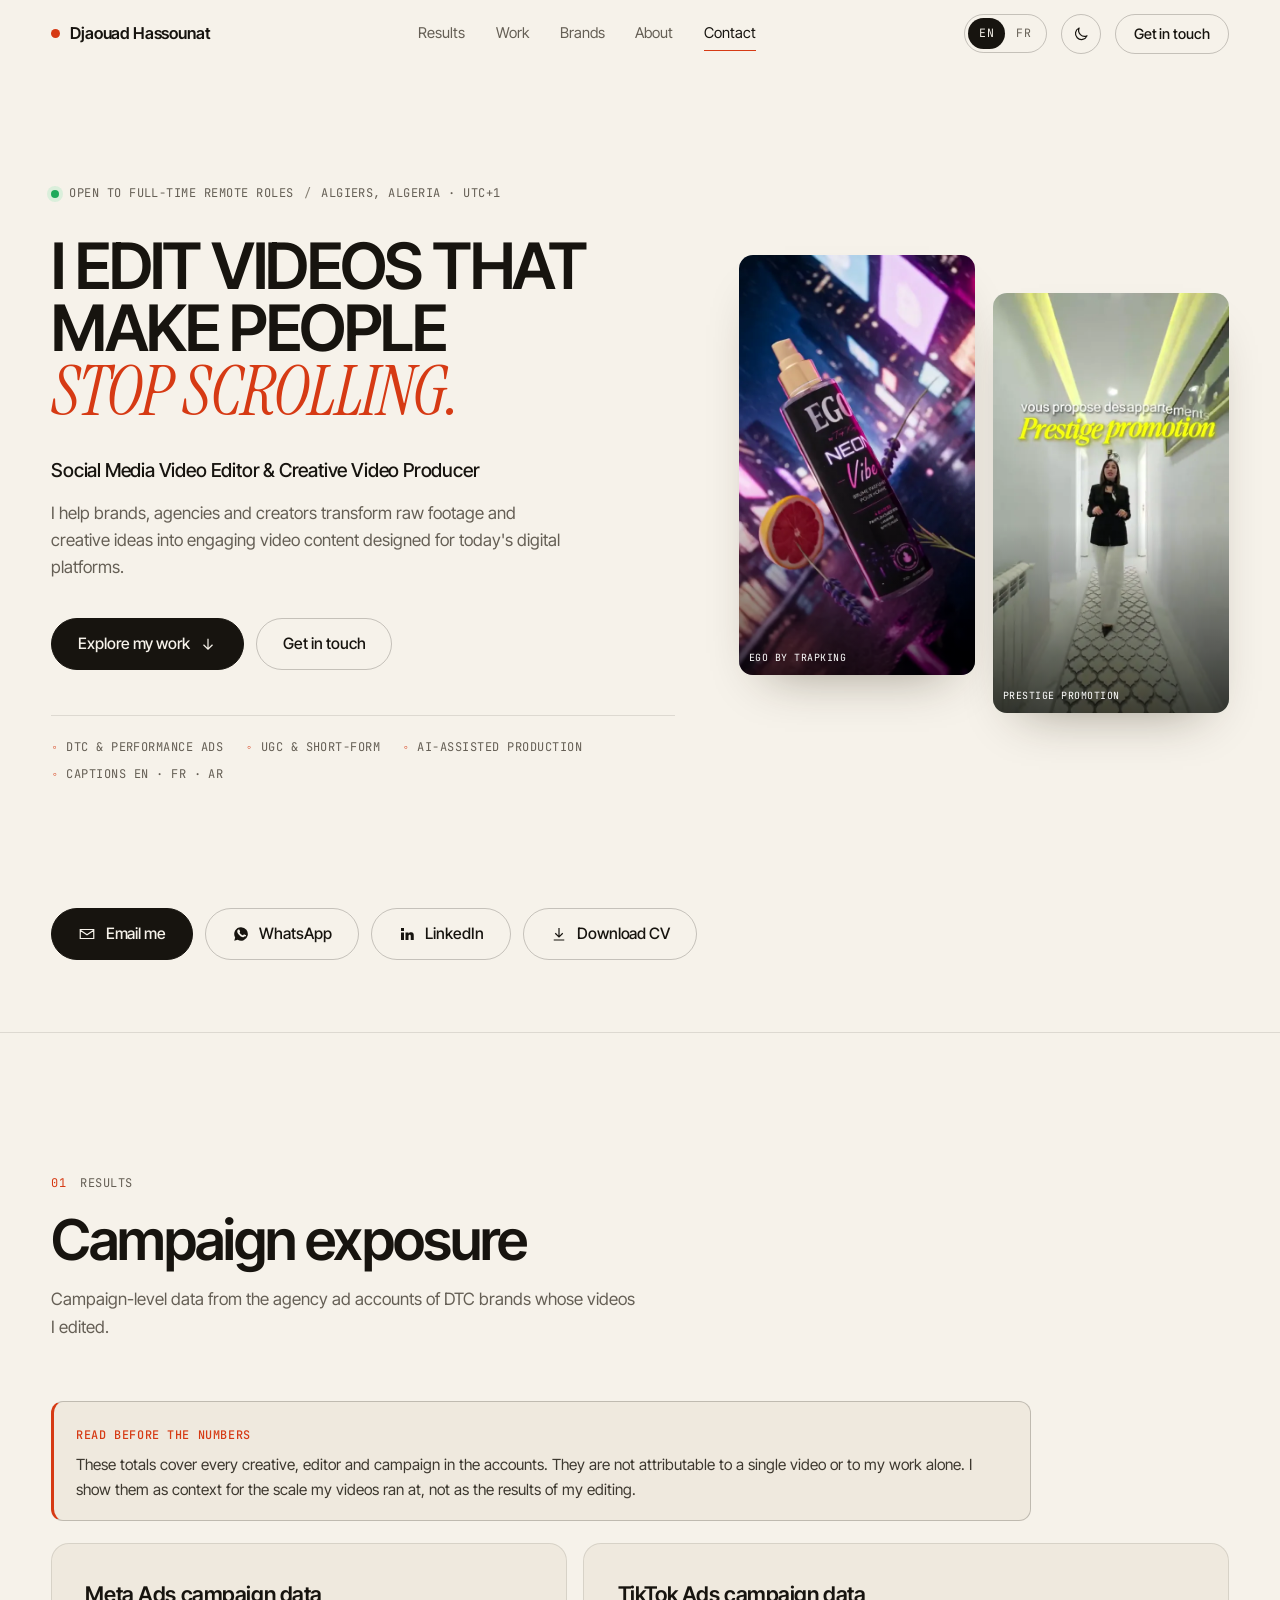
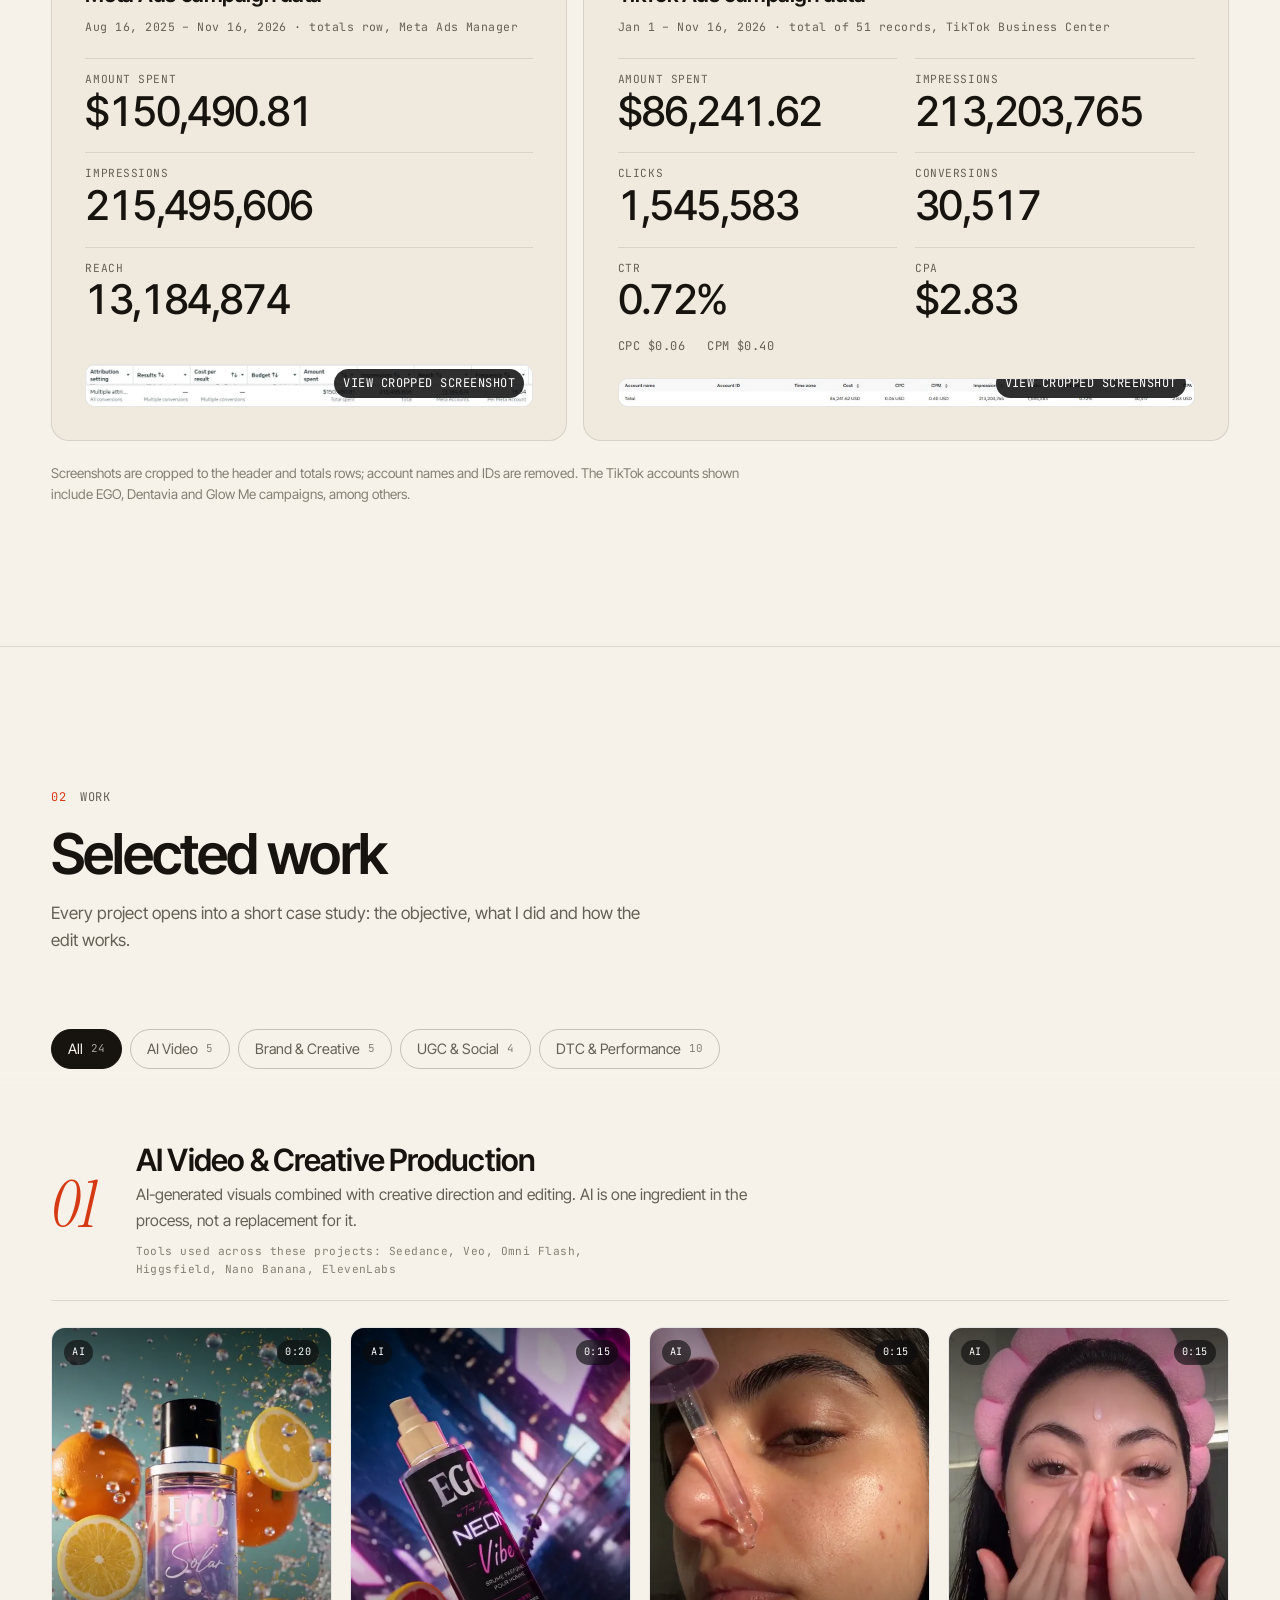
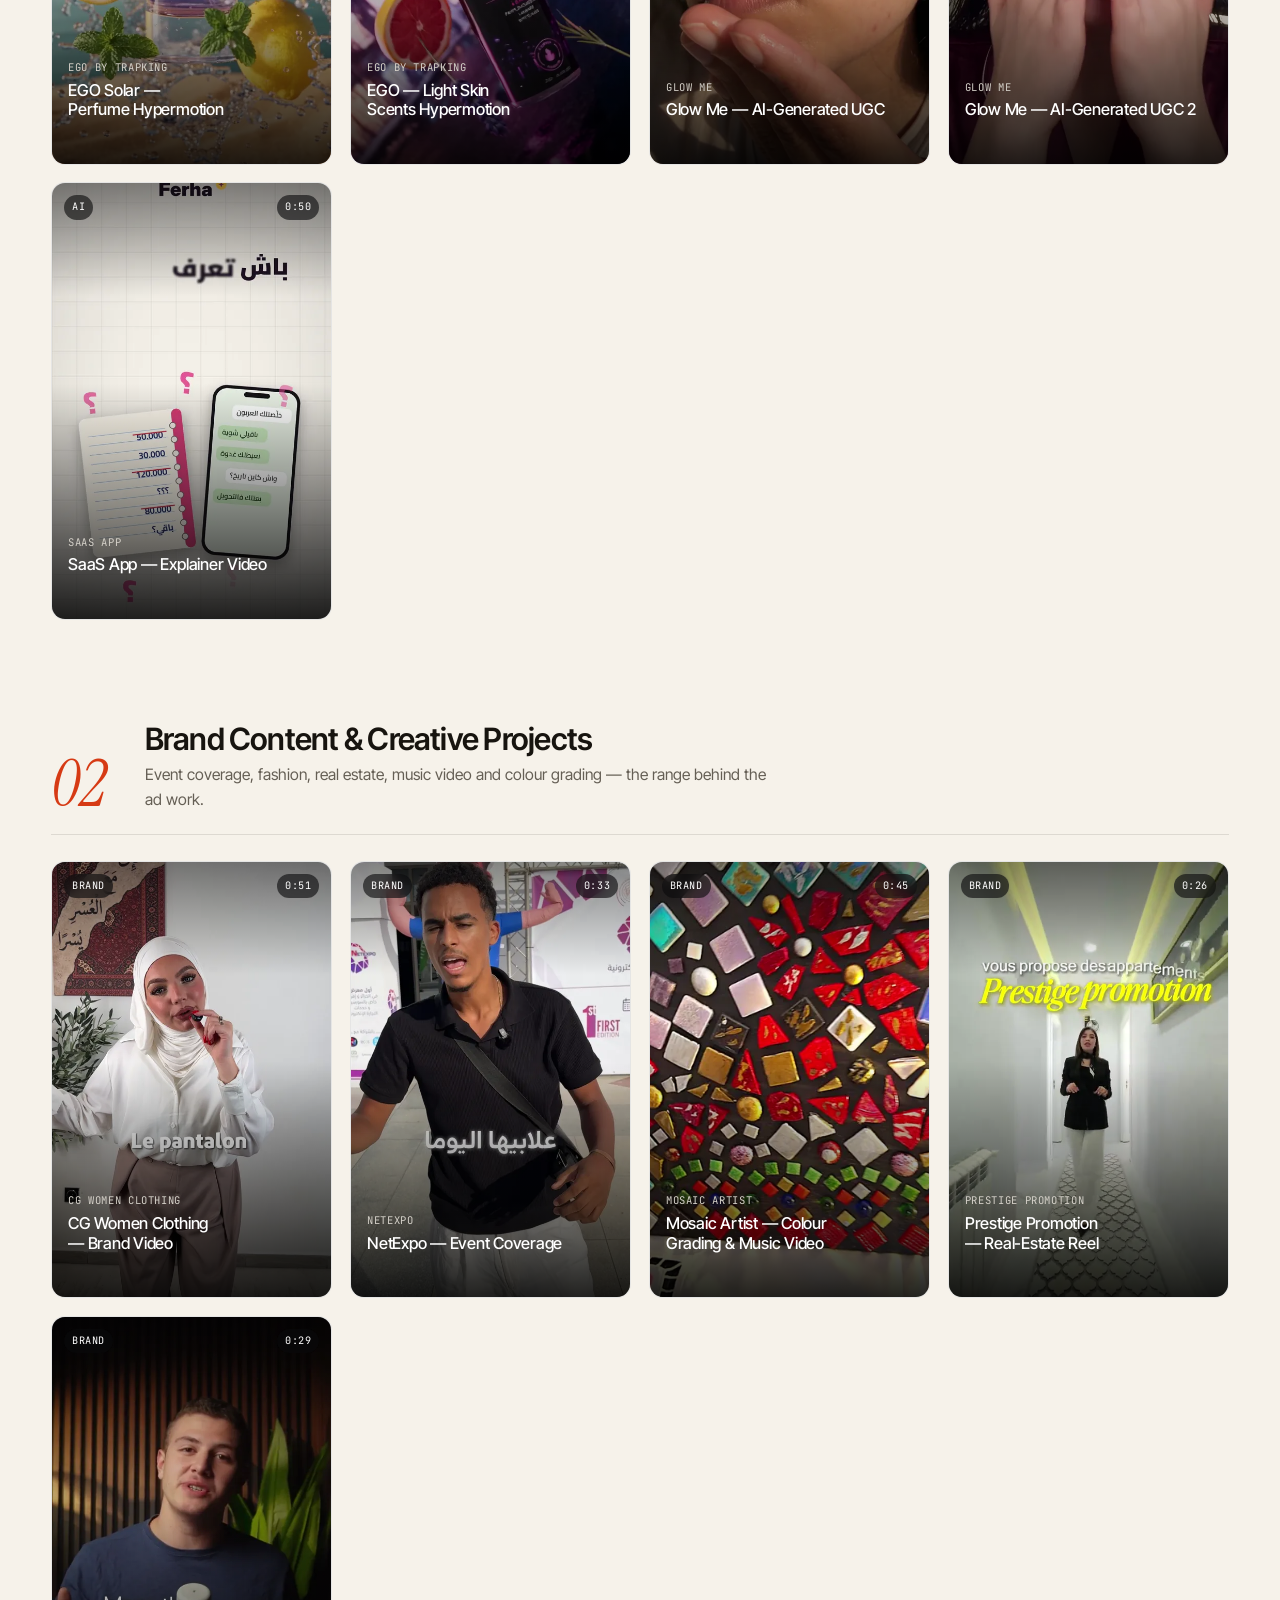
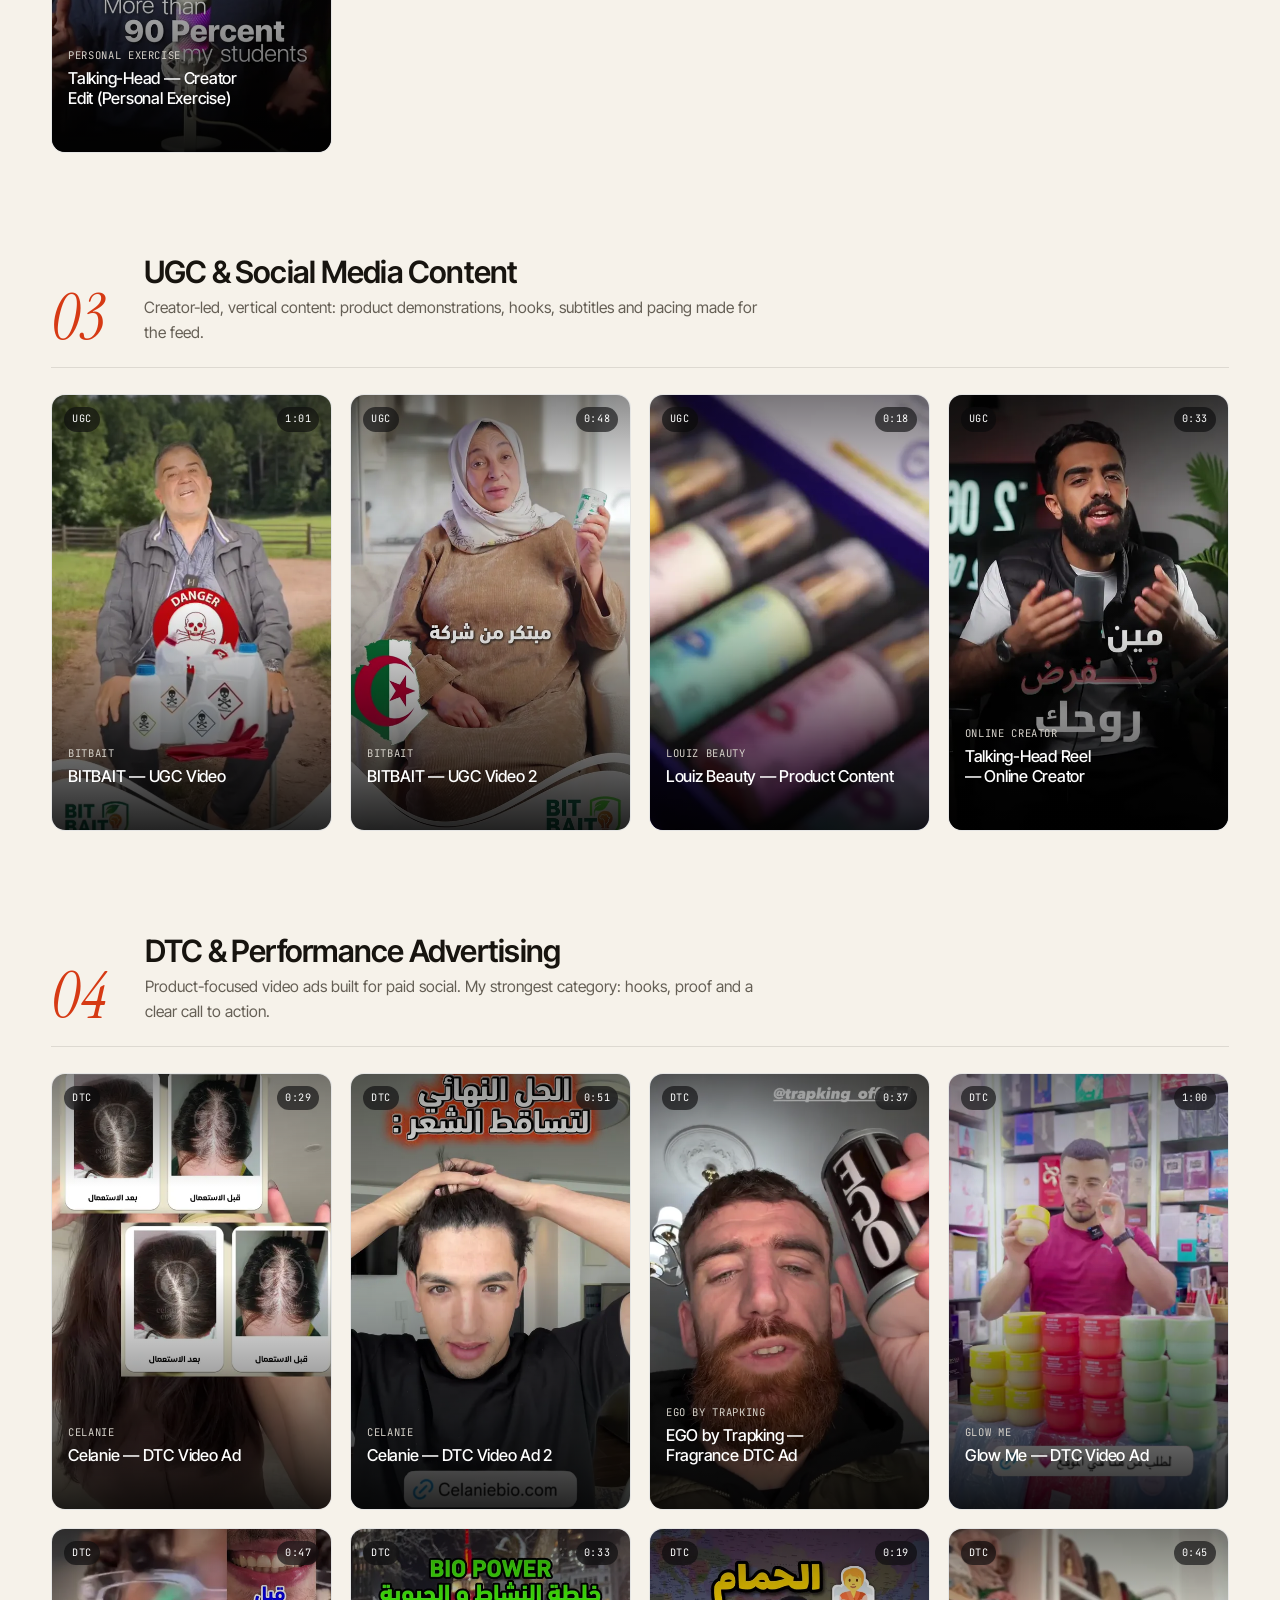
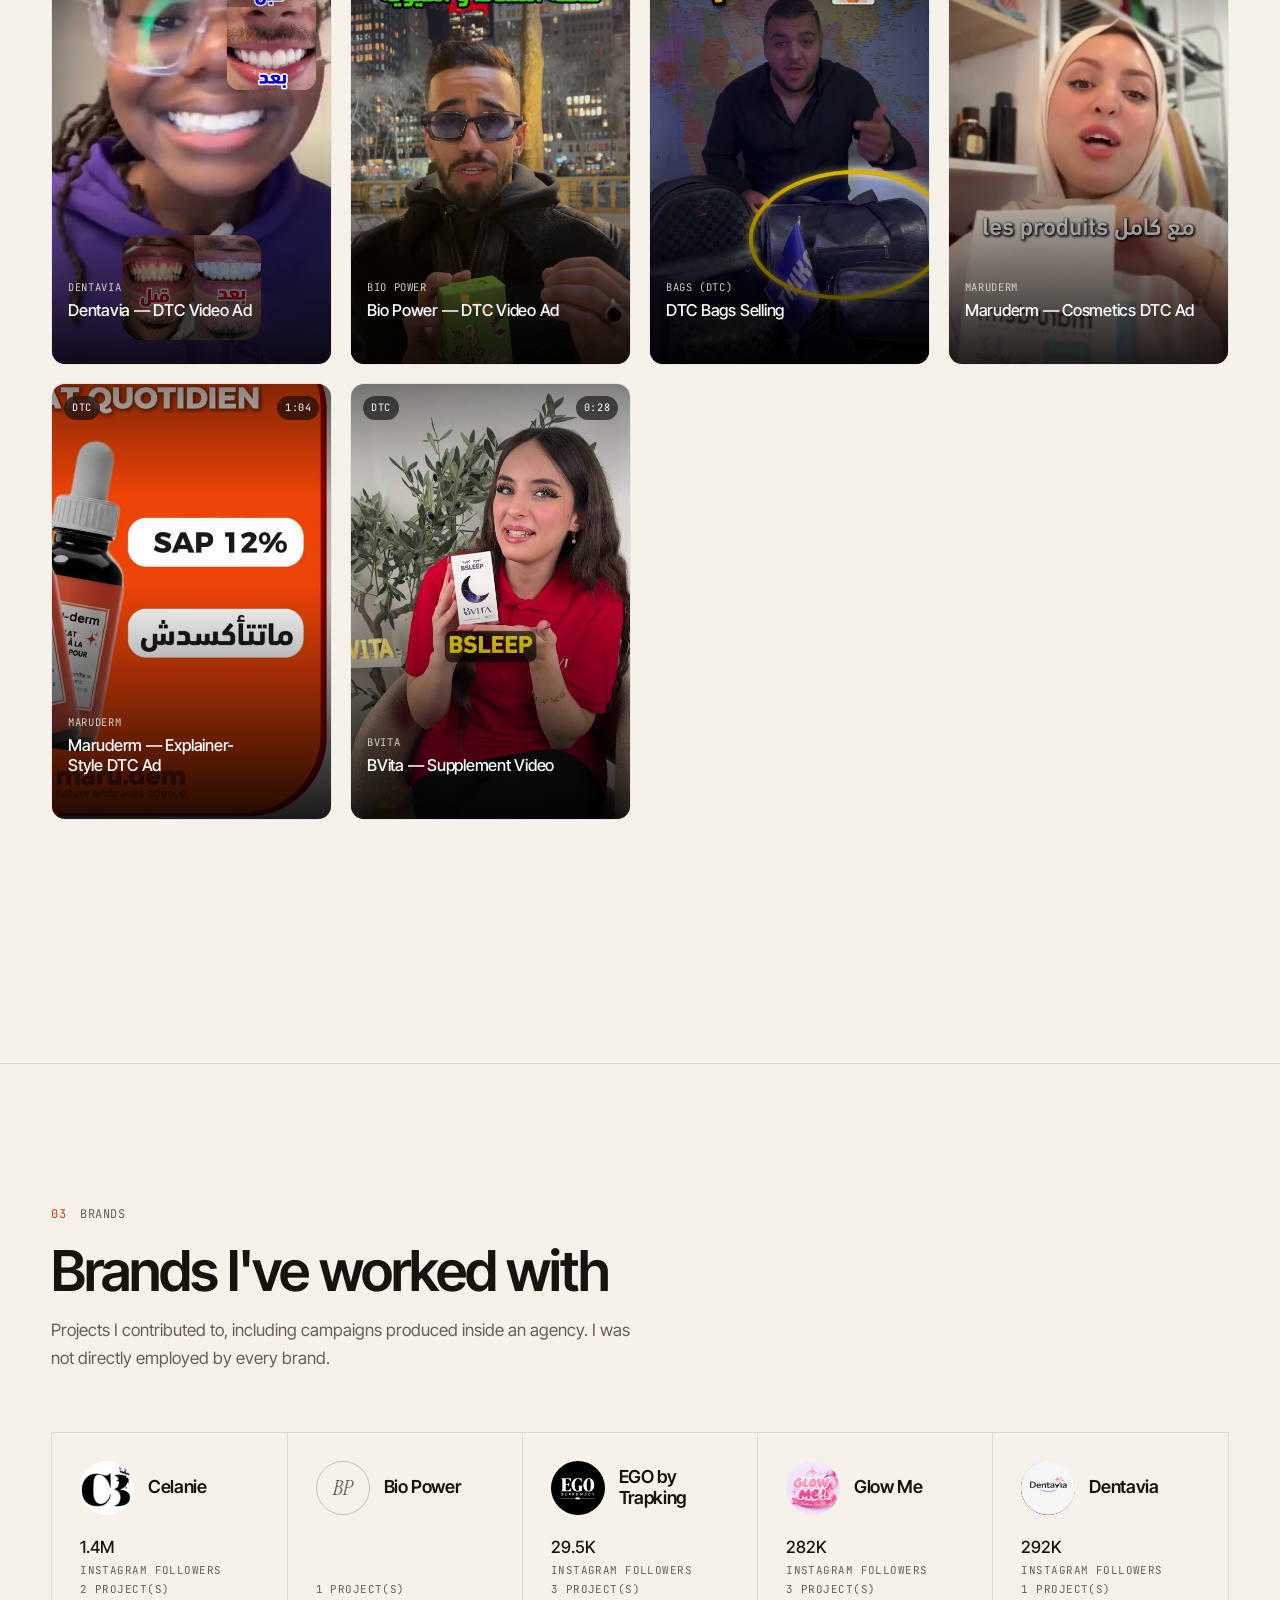
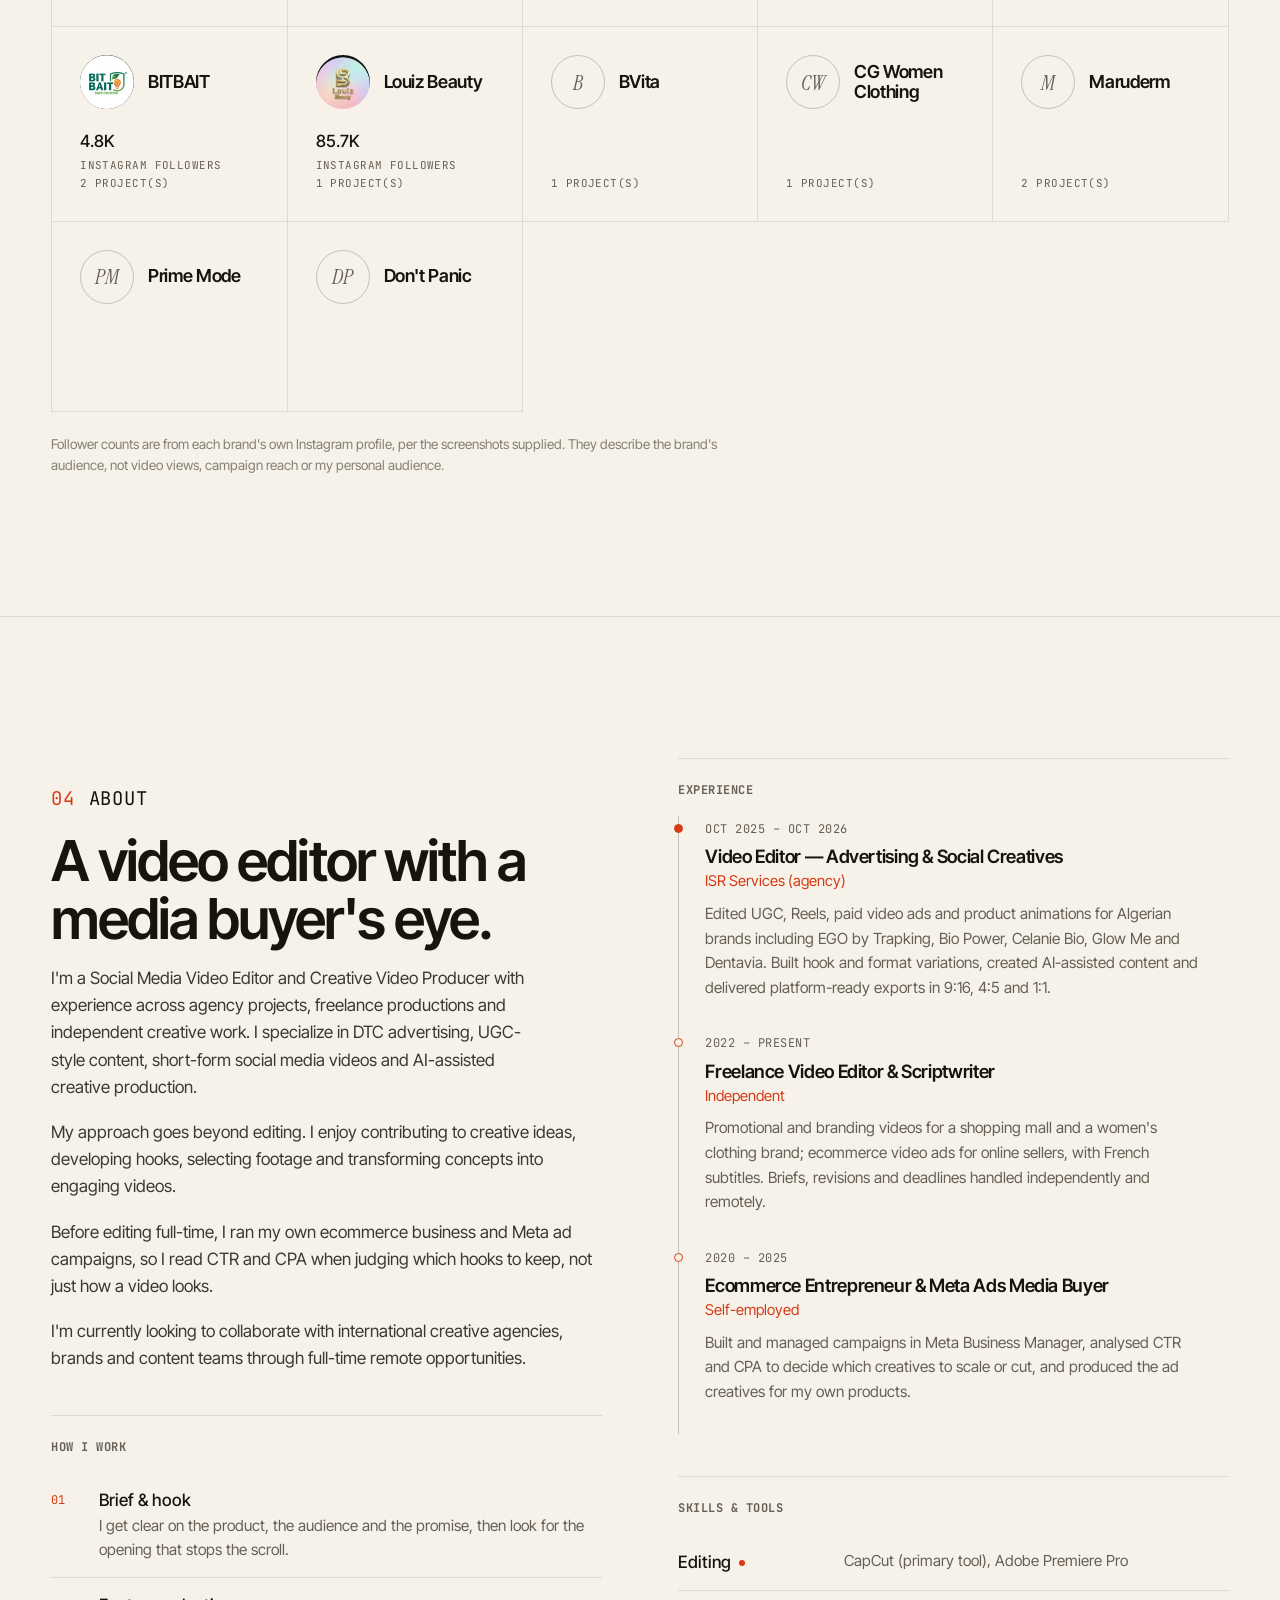
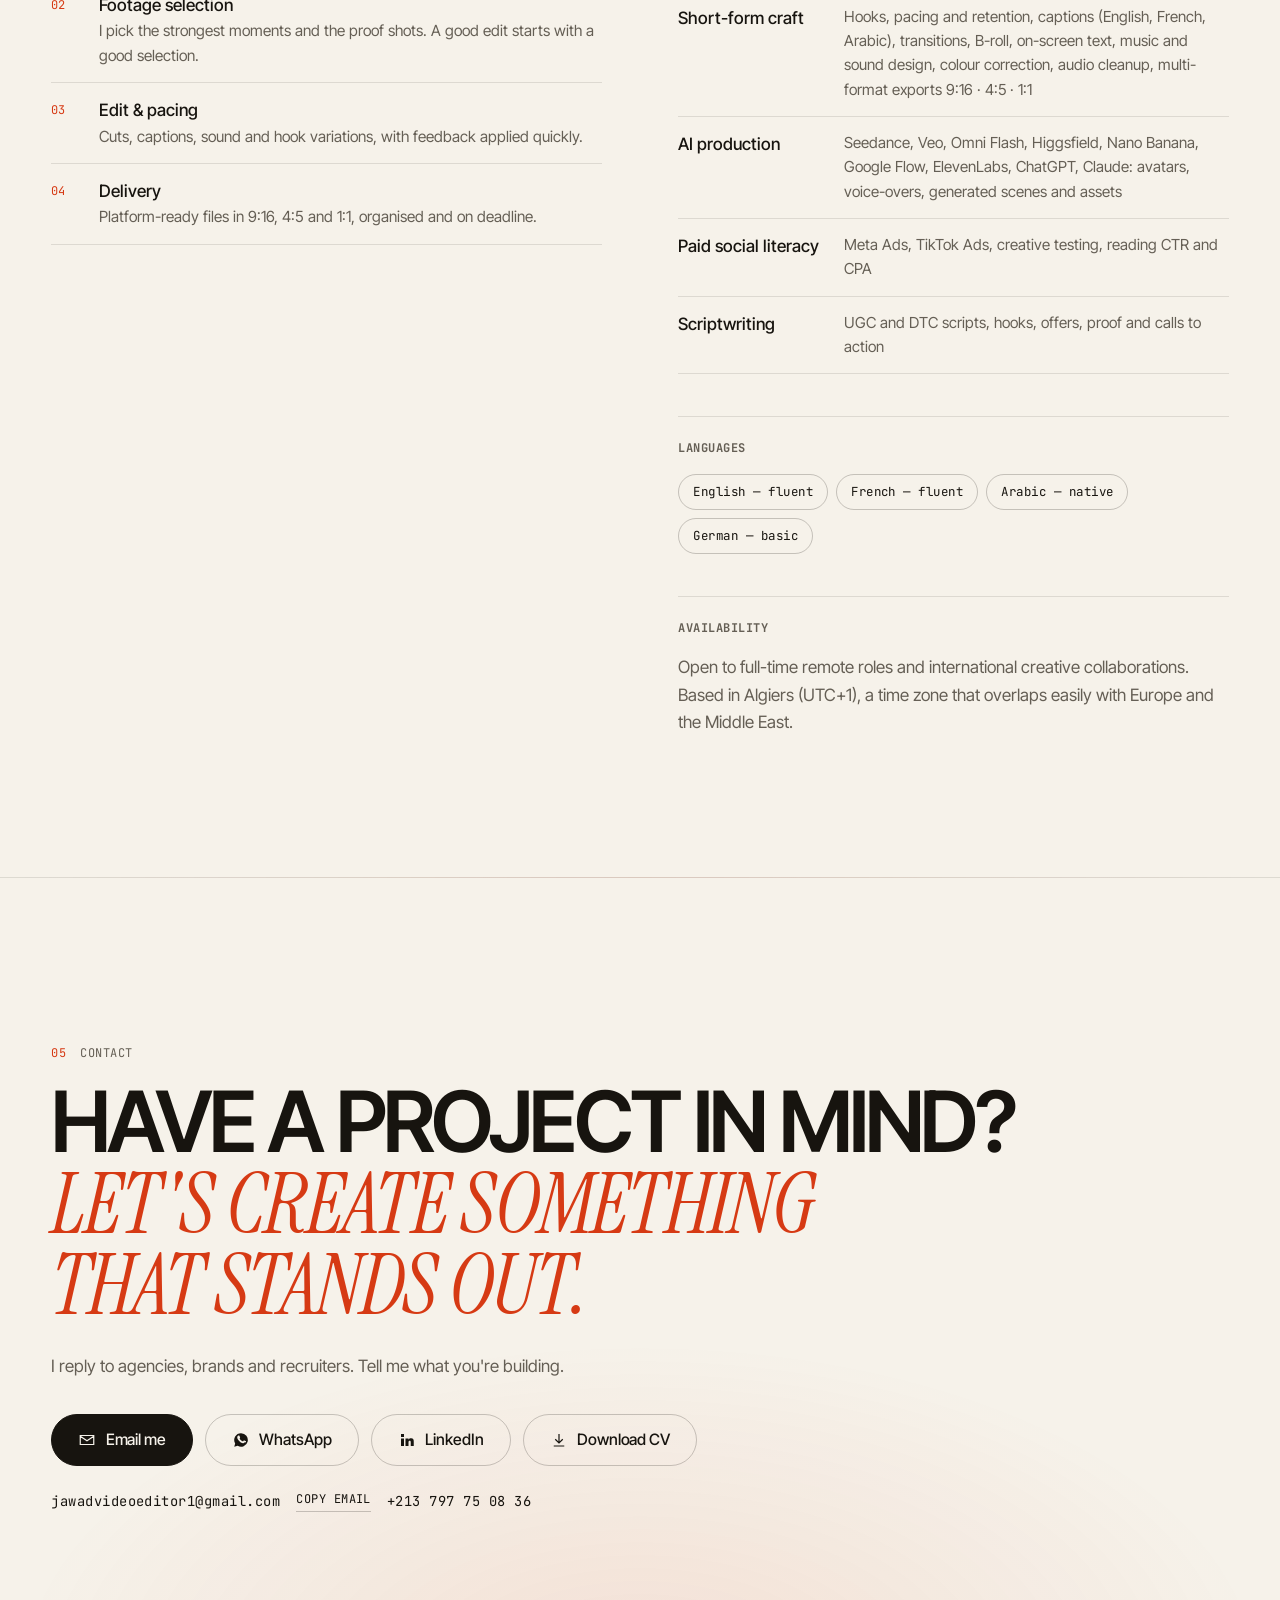
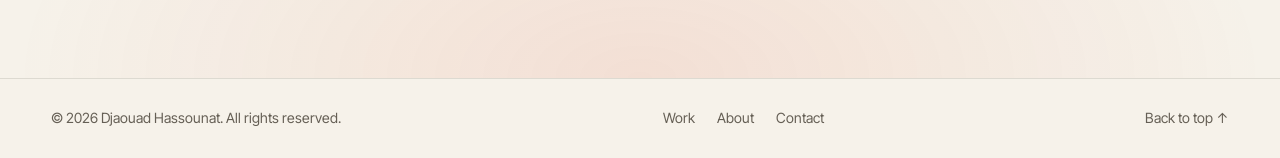
==== commit 614b5b38: "Add quick-contact buttons above the results section" ====
--- a/index.html
+++ b/index.html
@@ -90,6 +90,14 @@
   <div class="hero-reel" id="heroReelTiles" aria-label="Selected work previews"></div>
   <noscript><p class="fine">This portfolio needs JavaScript to show the video projects. Contact: <a href="mailto:jawadvideoeditor1@gmail.com">jawadvideoeditor1@gmail.com</a></p></noscript>
 </section>
+
+<!-- ============ QUICK CONTACT ============ -->
+<div class="quick wrap" id="quick" role="group" aria-label="Contact">
+  <a class="btn btn-primary" data-c="email" href="#"><svg viewBox="0 0 24 24" aria-hidden="true"><path d="M3 6h18v12H3zM3 7l9 6 9-6" fill="none" stroke="currentColor" stroke-width="1.6"/></svg><span data-i18n="contact.email">Email me</span></a>
+  <a class="btn btn-ghost" data-c="wa" href="#" target="_blank" rel="noopener"><svg viewBox="0 0 24 24" aria-hidden="true"><path d="M12 3a9 9 0 0 0-7.8 13.5L3 21l4.6-1.2A9 9 0 1 0 12 3zm4.4 12.2c-.2.5-1.1 1-1.6 1-.4.1-.9.1-1.5-.1-3-1.1-4.9-4.1-5.1-4.3-.1-.2-1.2-1.6-1.2-3s.8-2.1 1-2.4c.3-.3.6-.3.8-.3h.6c.2 0 .4 0 .6.5l.8 1.9c.1.2.1.4 0 .6l-.4.6c-.1.2-.3.3-.1.6.2.3.8 1.3 1.7 2 1.1 1 2 1.3 2.3 1.4.3.1.4.1.6-.1l.8-1c.2-.3.4-.2.6-.1l1.8.9c.3.1.4.2.5.3.1.2.1.8-.1 1.3z" fill="currentColor"/></svg><span data-i18n="contact.wa">WhatsApp</span></a>
+  <a class="btn btn-ghost" data-c="li" href="#" target="_blank" rel="noopener" hidden><svg viewBox="0 0 24 24" aria-hidden="true"><path d="M4 4h4v4H4zM4 10h4v10H4zM10 10h4v1.6c.7-1.2 2-1.9 3.5-1.9 3 0 3.5 2 3.5 4.5V20h-4v-5c0-1.2-.2-2-1.4-2-1.3 0-1.6.9-1.6 2v5h-4z" fill="currentColor"/></svg><span data-i18n="contact.li">LinkedIn</span></a>
+  <a class="btn btn-ghost" data-c="cv" href="#" download><svg viewBox="0 0 24 24" aria-hidden="true"><path d="M12 4v11M7 11l5 5 5-5M5 20h14" fill="none" stroke="currentColor" stroke-width="1.6"/></svg><span data-i18n="contact.cv">Download CV</span></a>
+</div>
 
 <!-- ============ RESULTS ============ -->
 <section class="section" id="results" aria-labelledby="resTitle">
--- a/css/main.css
+++ b/css/main.css
@@ -399,3 +399,11 @@
 /* fix: category header stacks in one column on phones (the tools line must not create a 2nd column) */
 @media (max-width: 680px) { .cat-head { grid-template-columns: minmax(0, 1fr); } .cat-head > * { grid-column: 1; } .cat-n { grid-row: auto; } }
 @media (max-width: 680px) { .cat-head .cat-tools { grid-column: 1; margin-top: 8px; } }
+
+/* quick-contact strip directly under the hero */
+.quick { display: flex; flex-wrap: wrap; gap: 12px; padding-top: 8px; padding-bottom: clamp(40px, 6vw, 72px); }
+@media (max-width: 680px) {
+  .quick { gap: 10px; }
+  .quick .btn { flex: 1 1 calc(50% - 5px); justify-content: center; padding: 0 14px; font-size: .92rem; }
+  .quick .btn[hidden] { display: none !important; }
+}
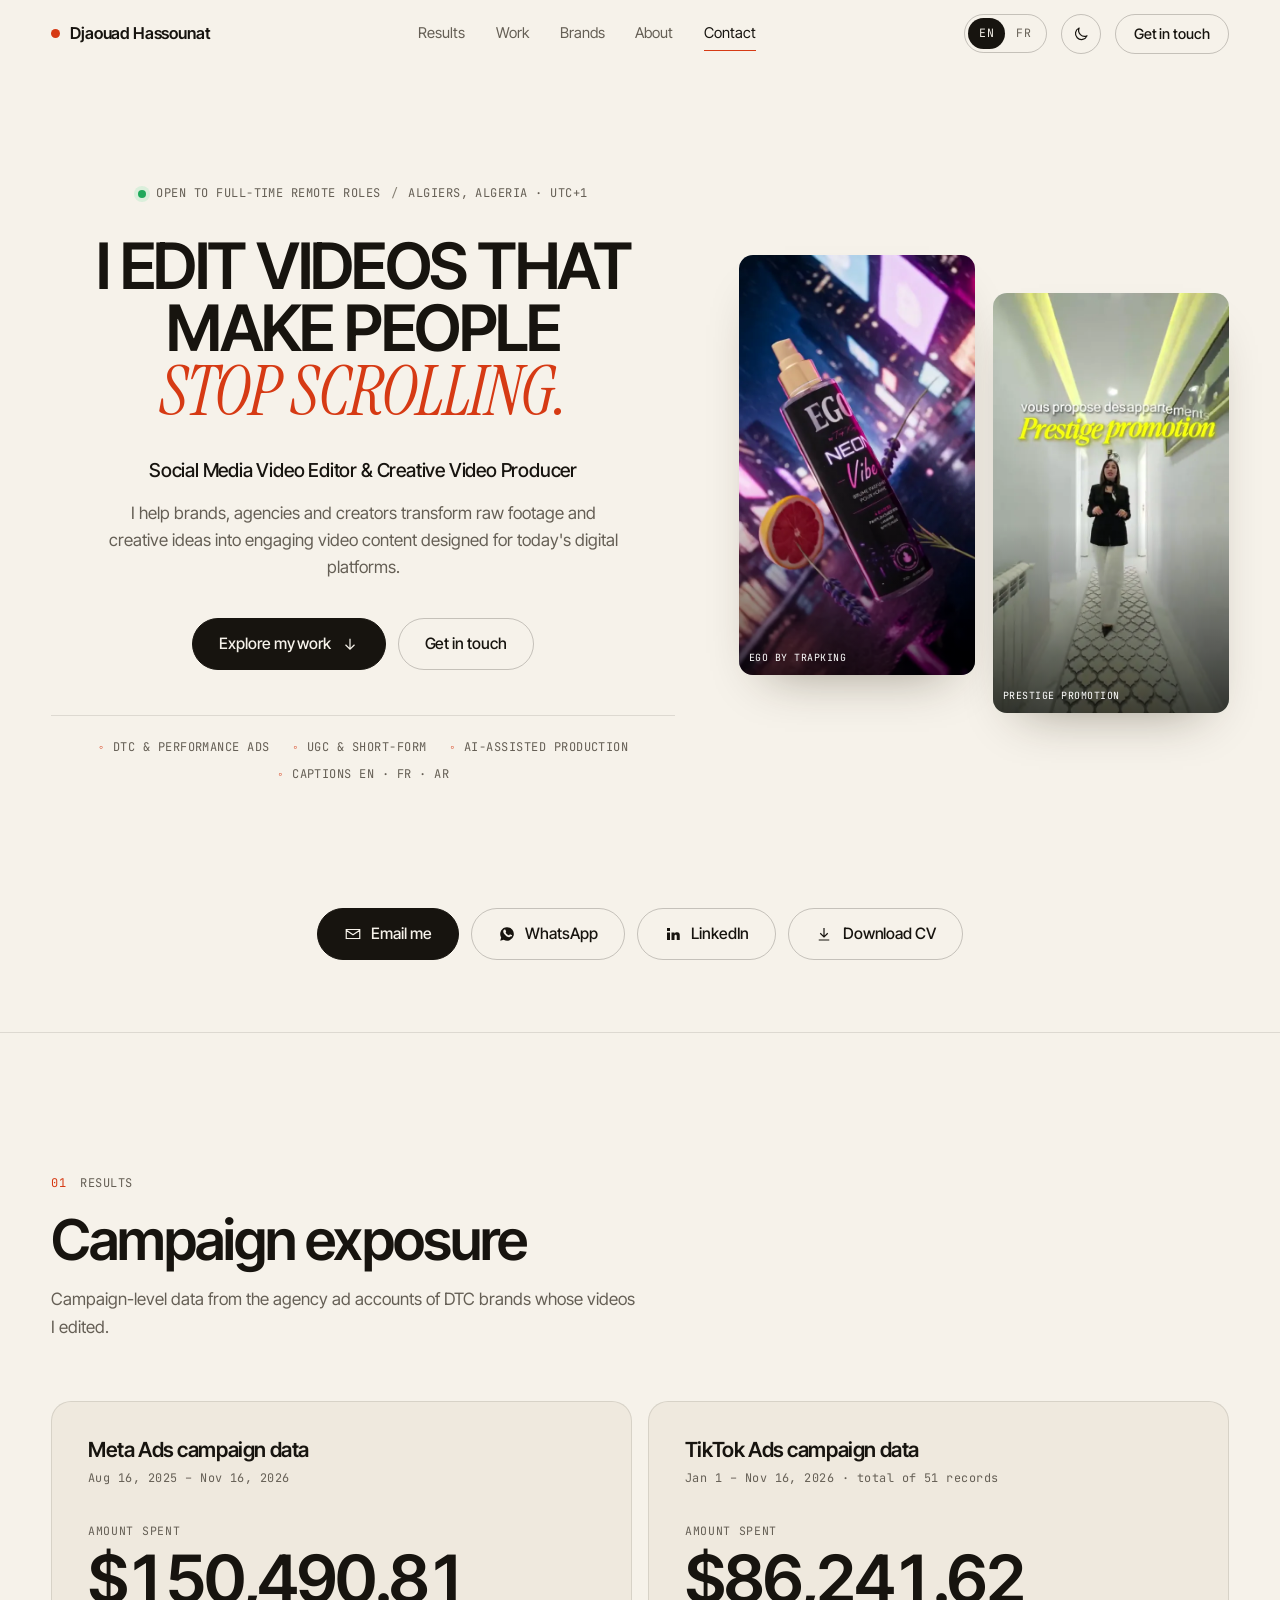
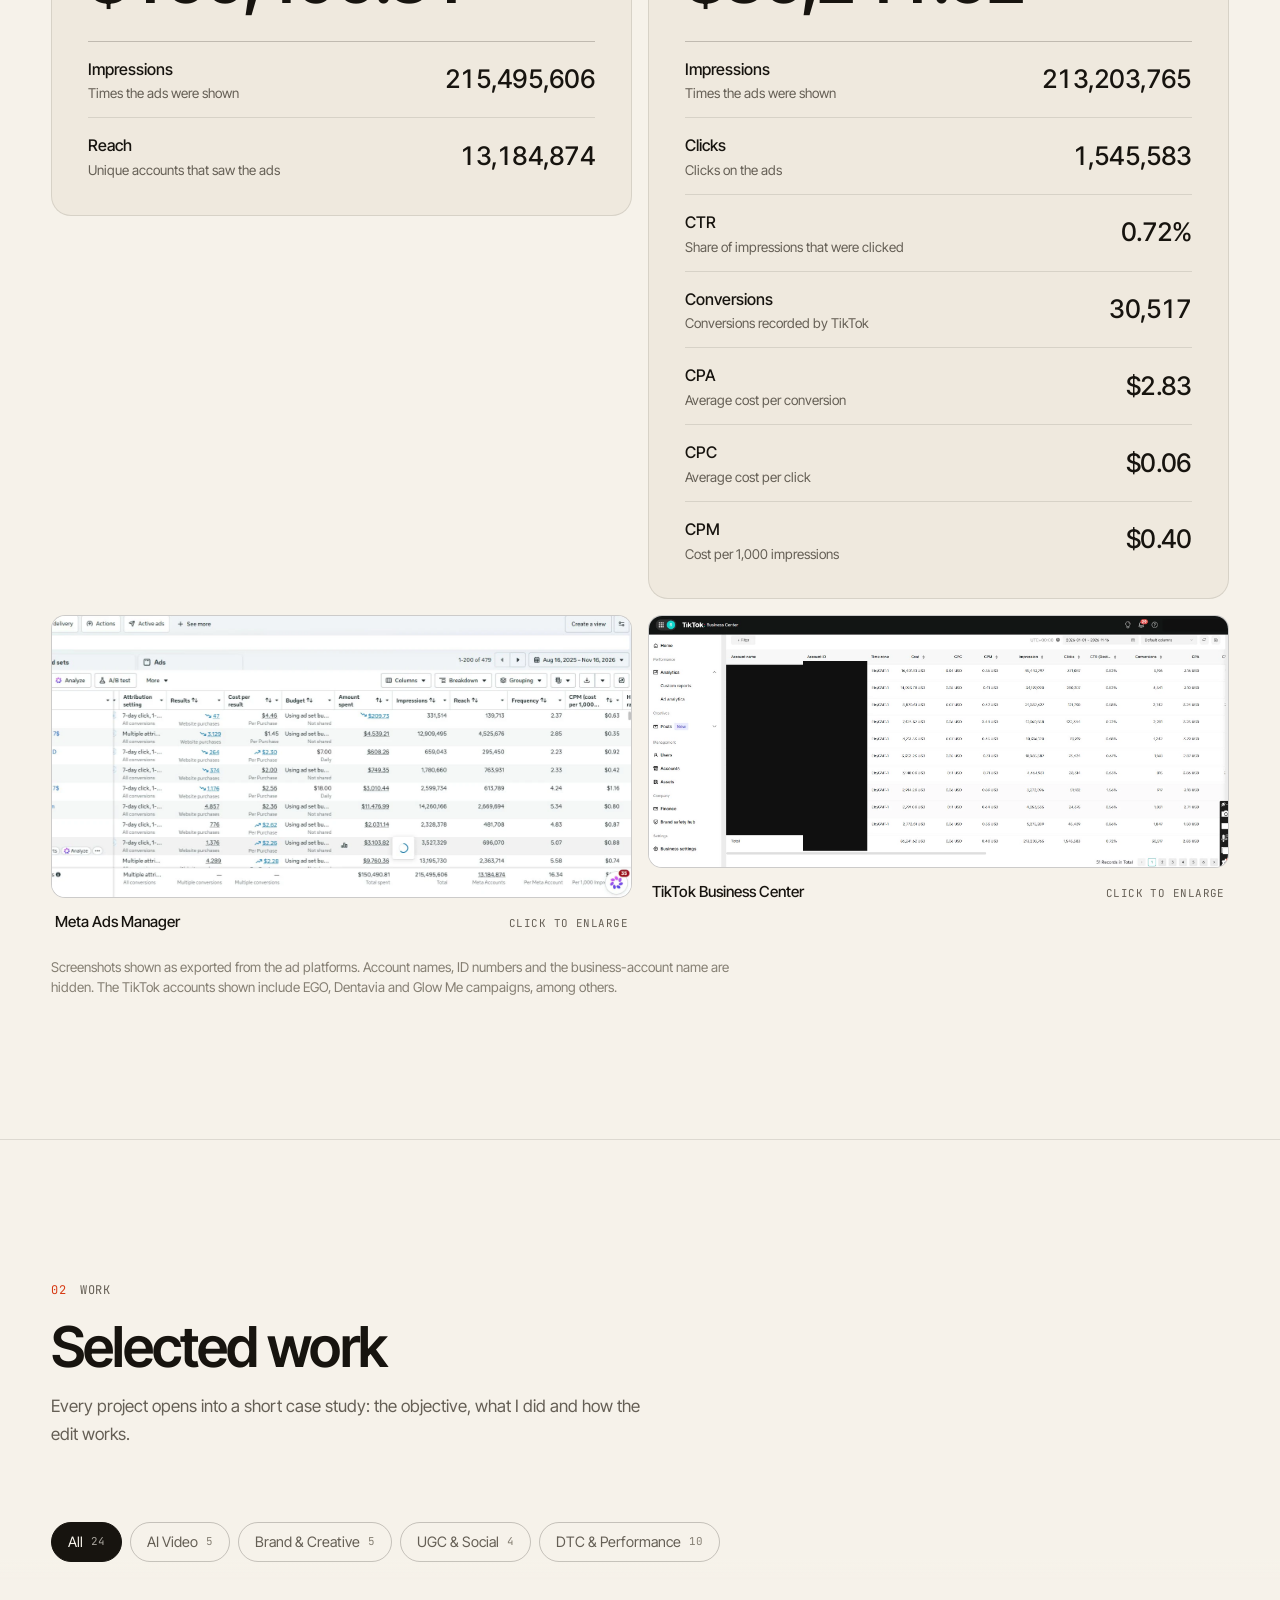
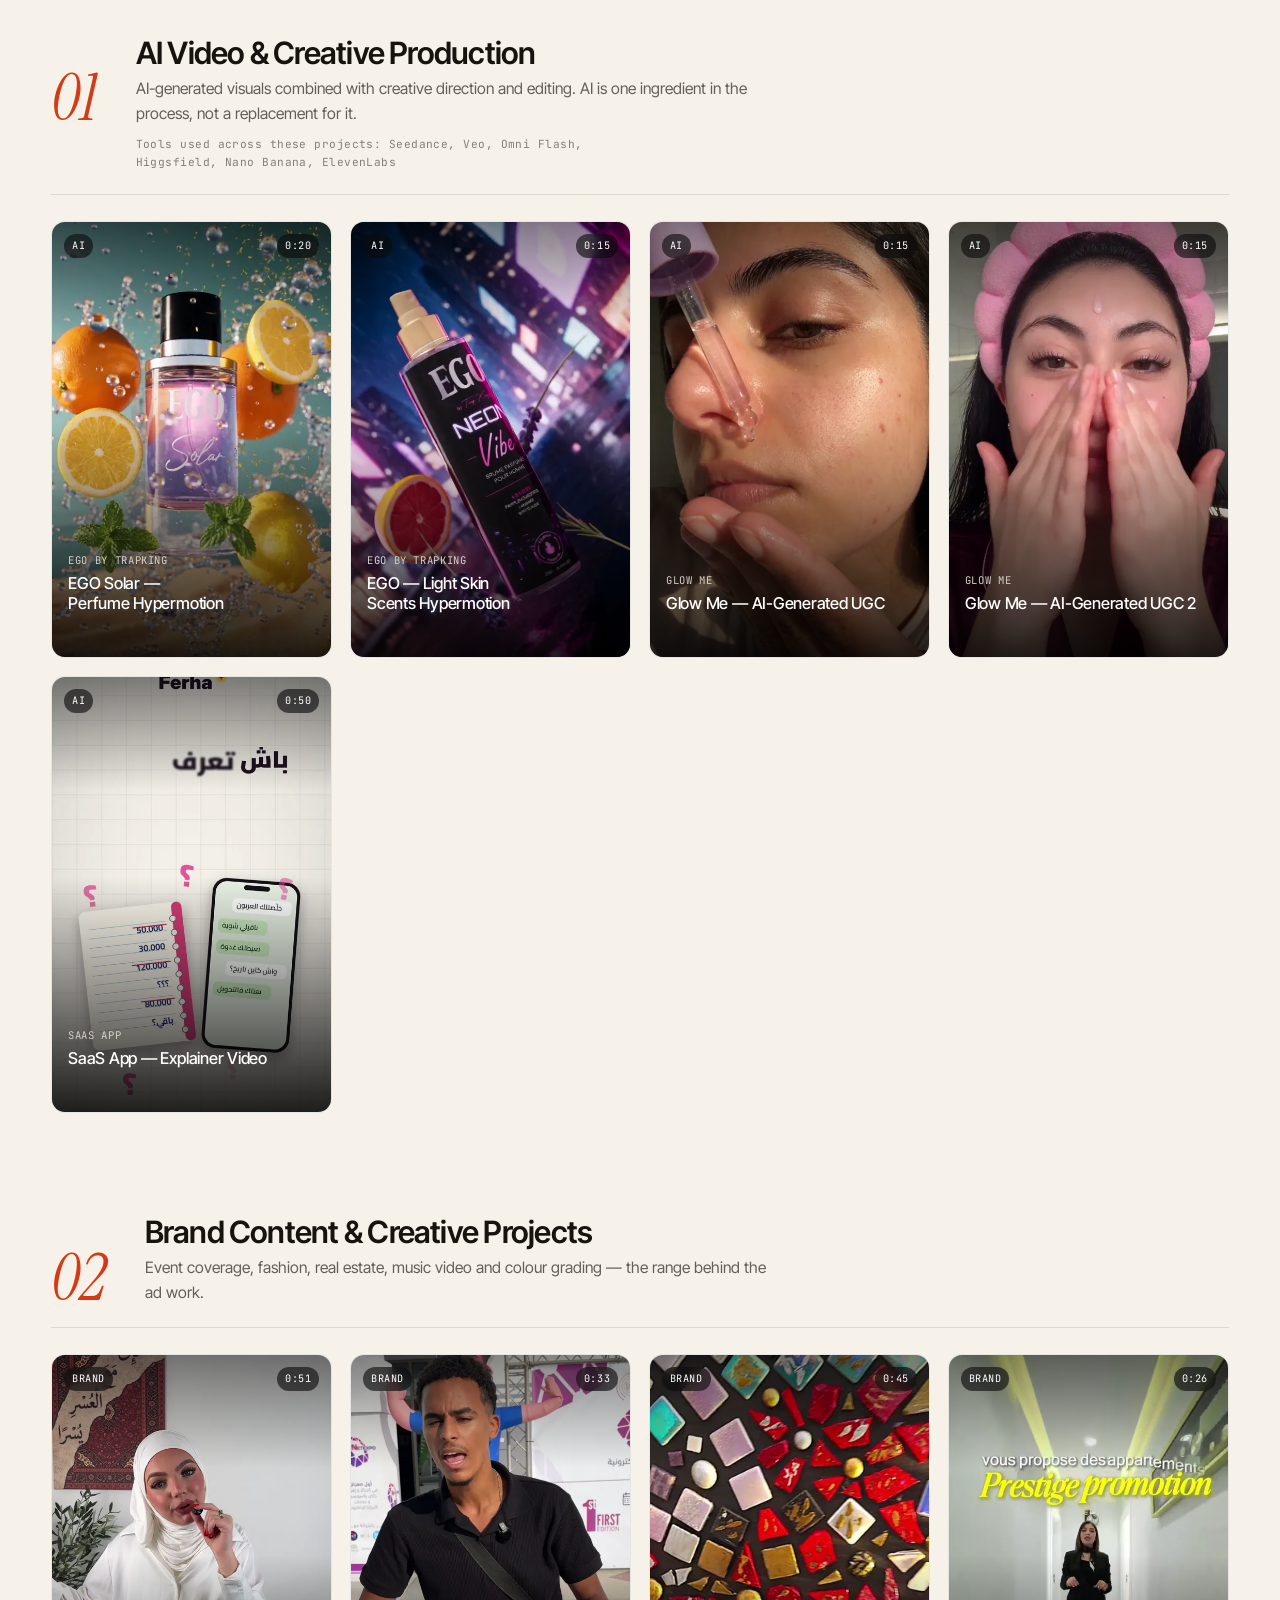
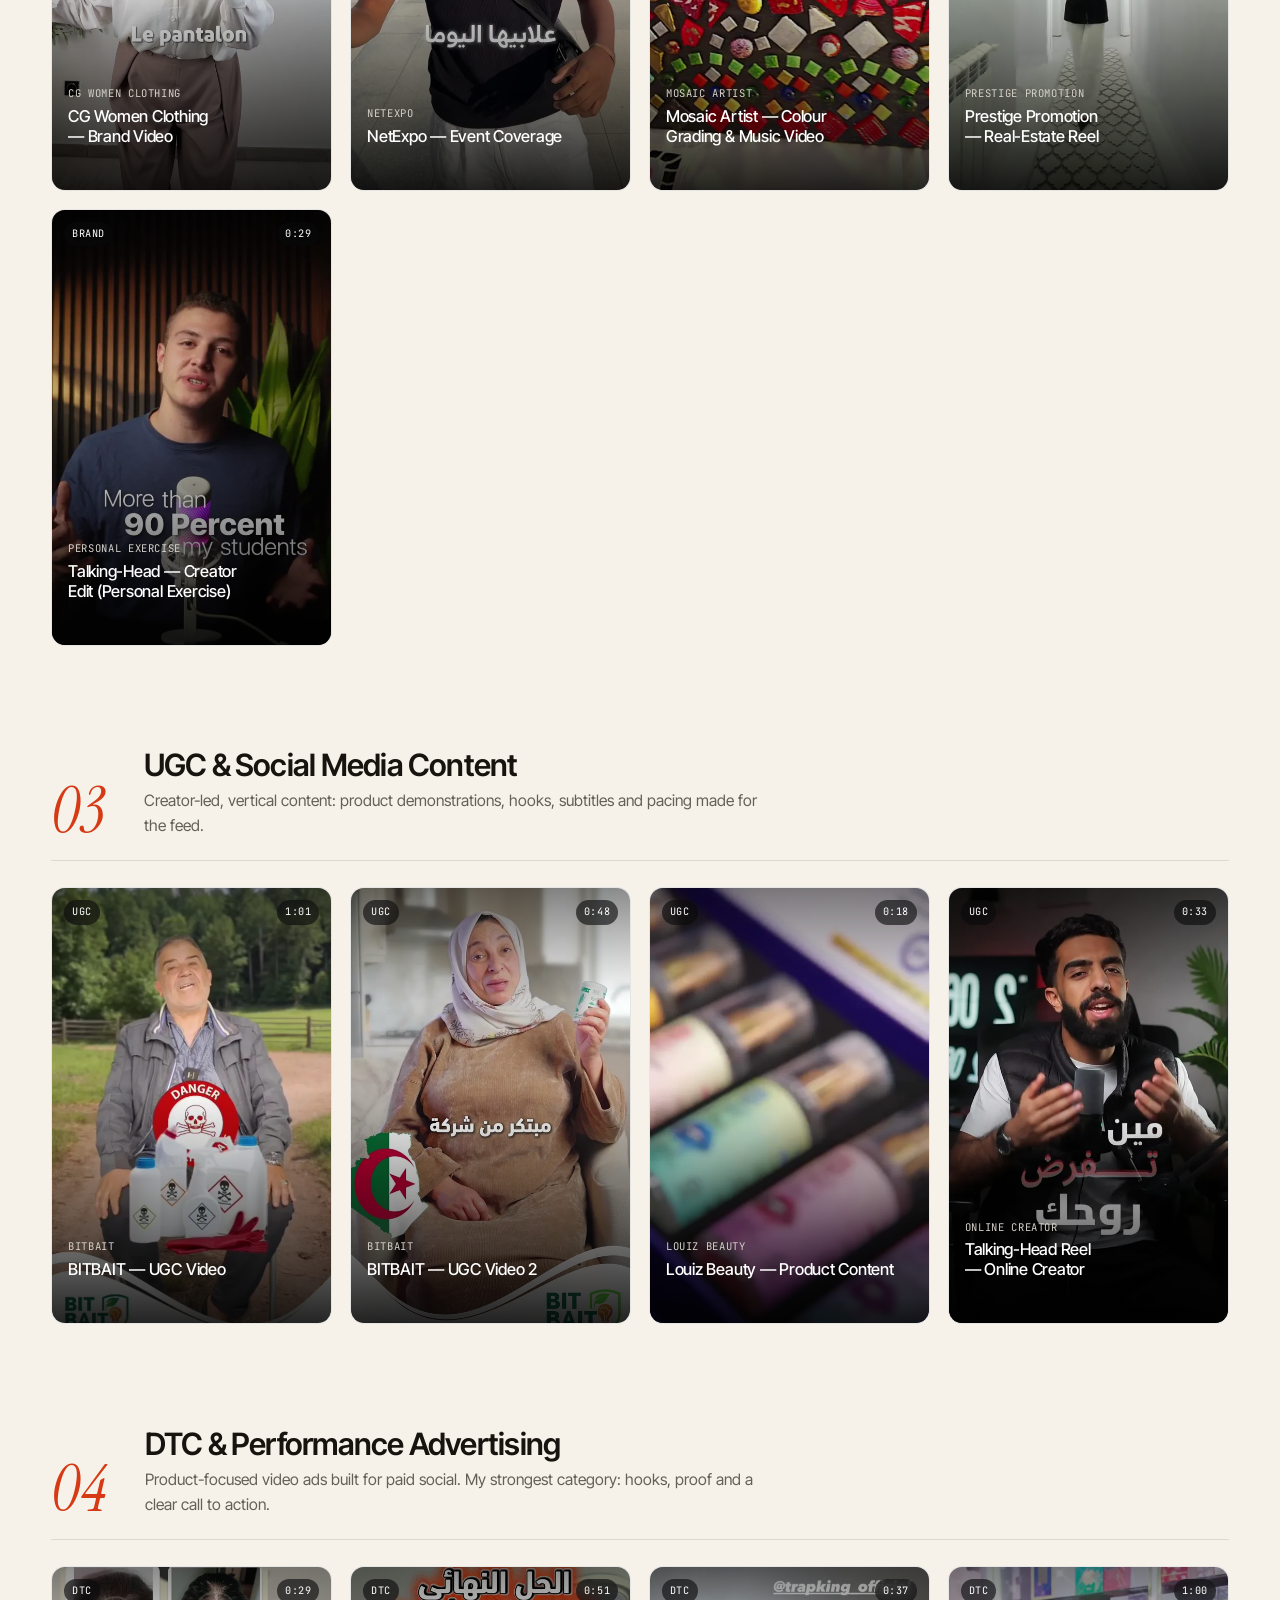
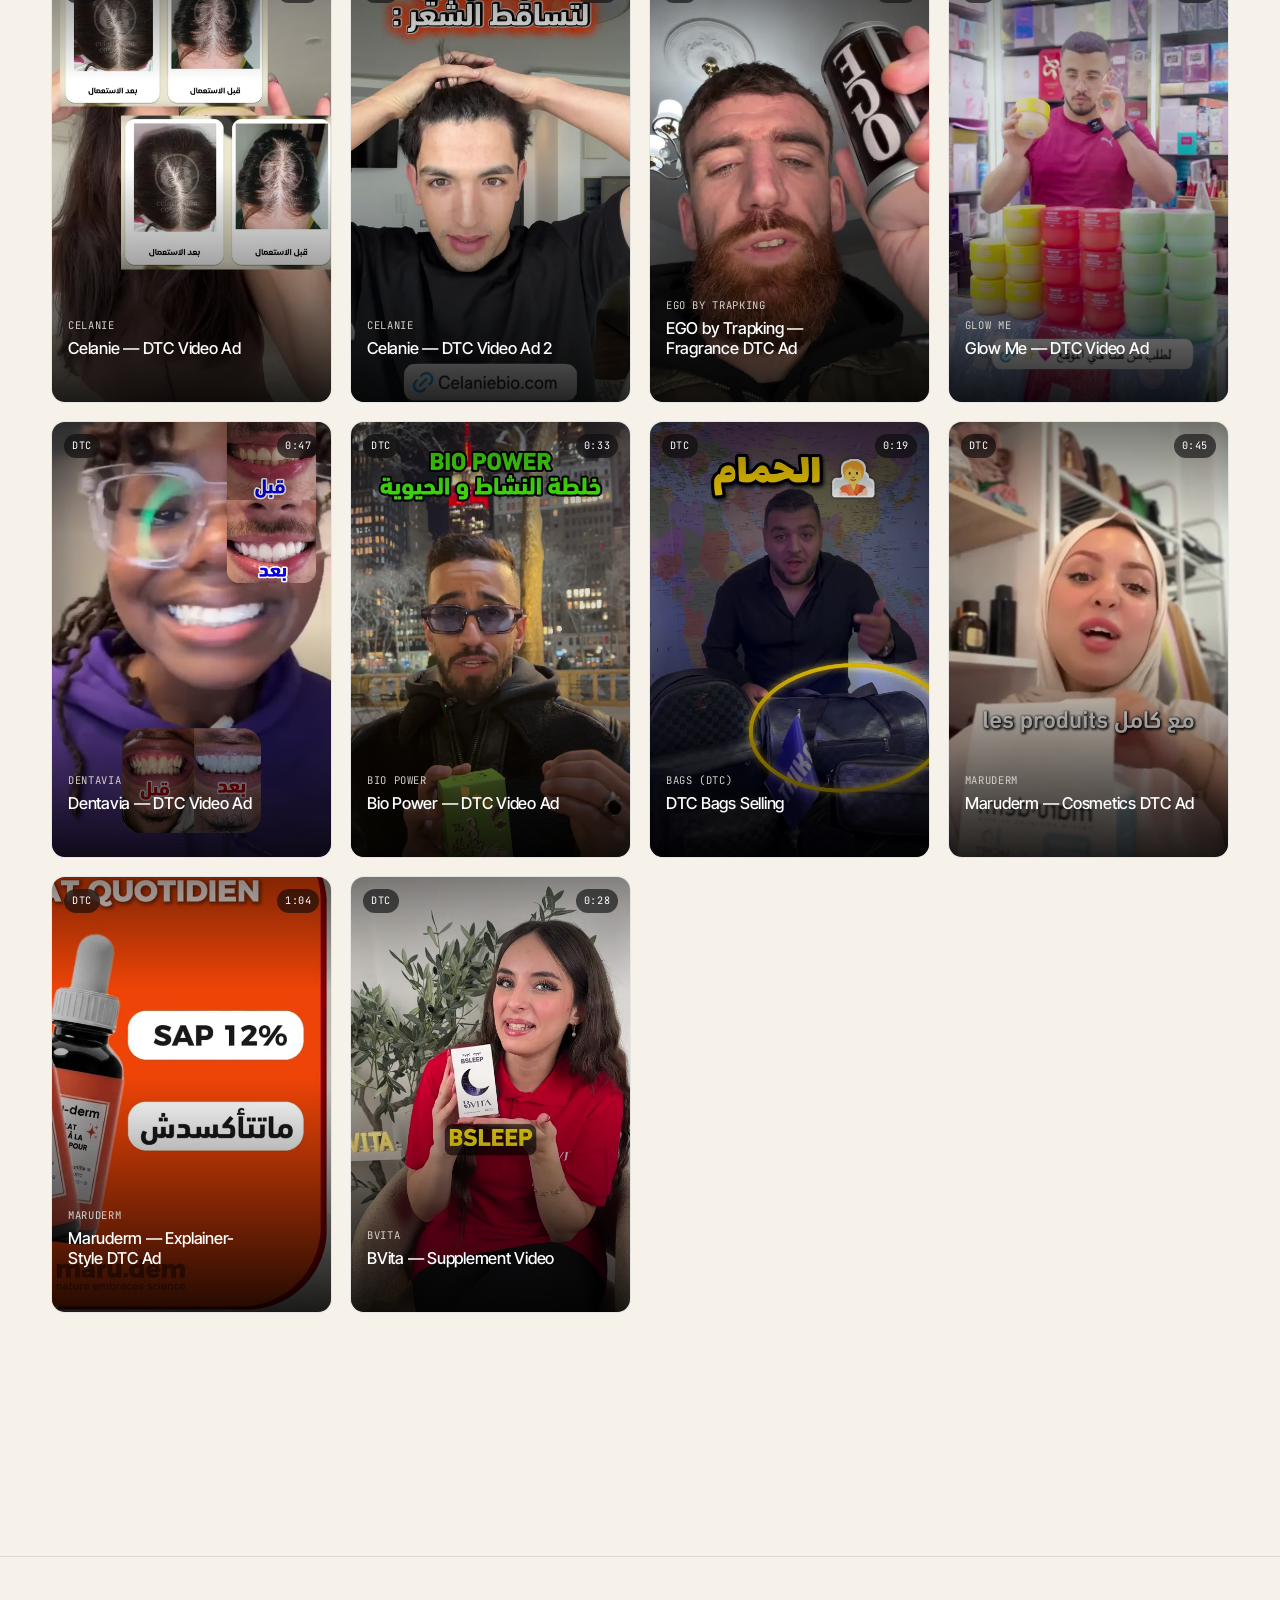
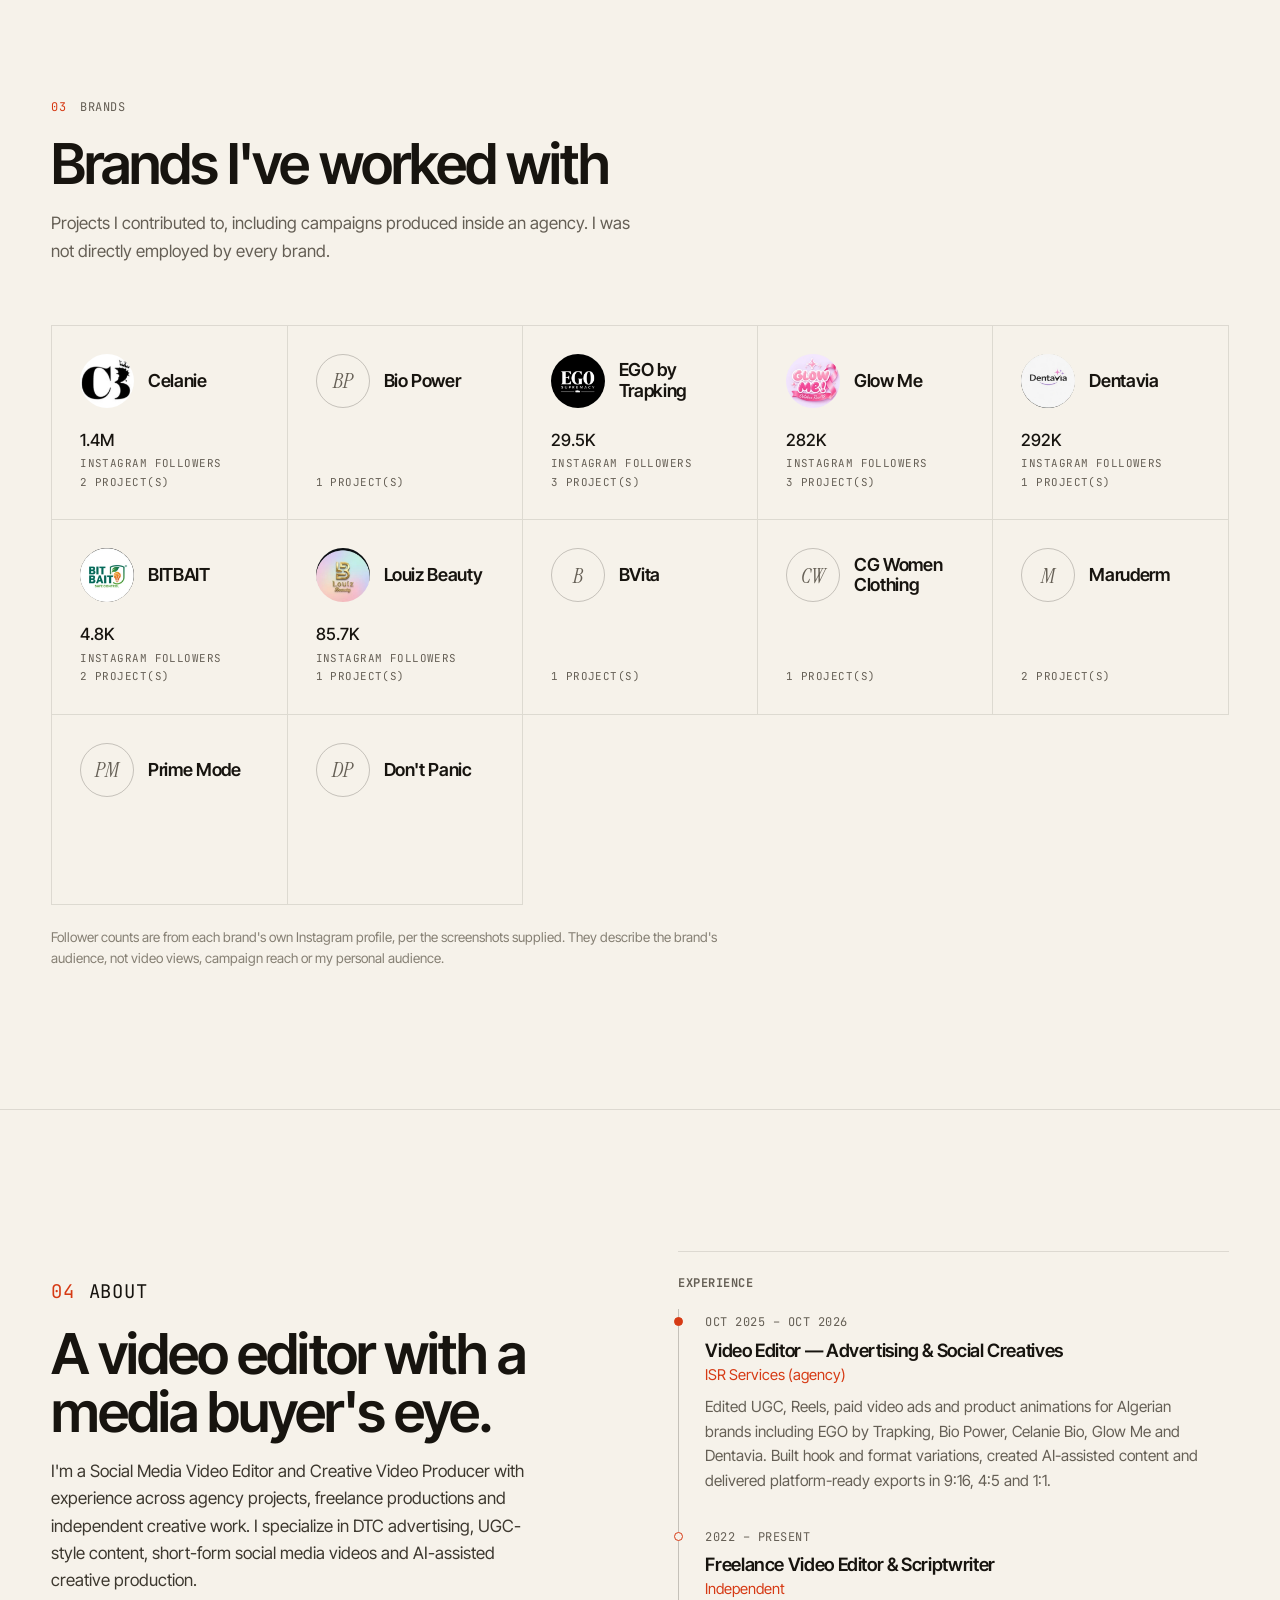
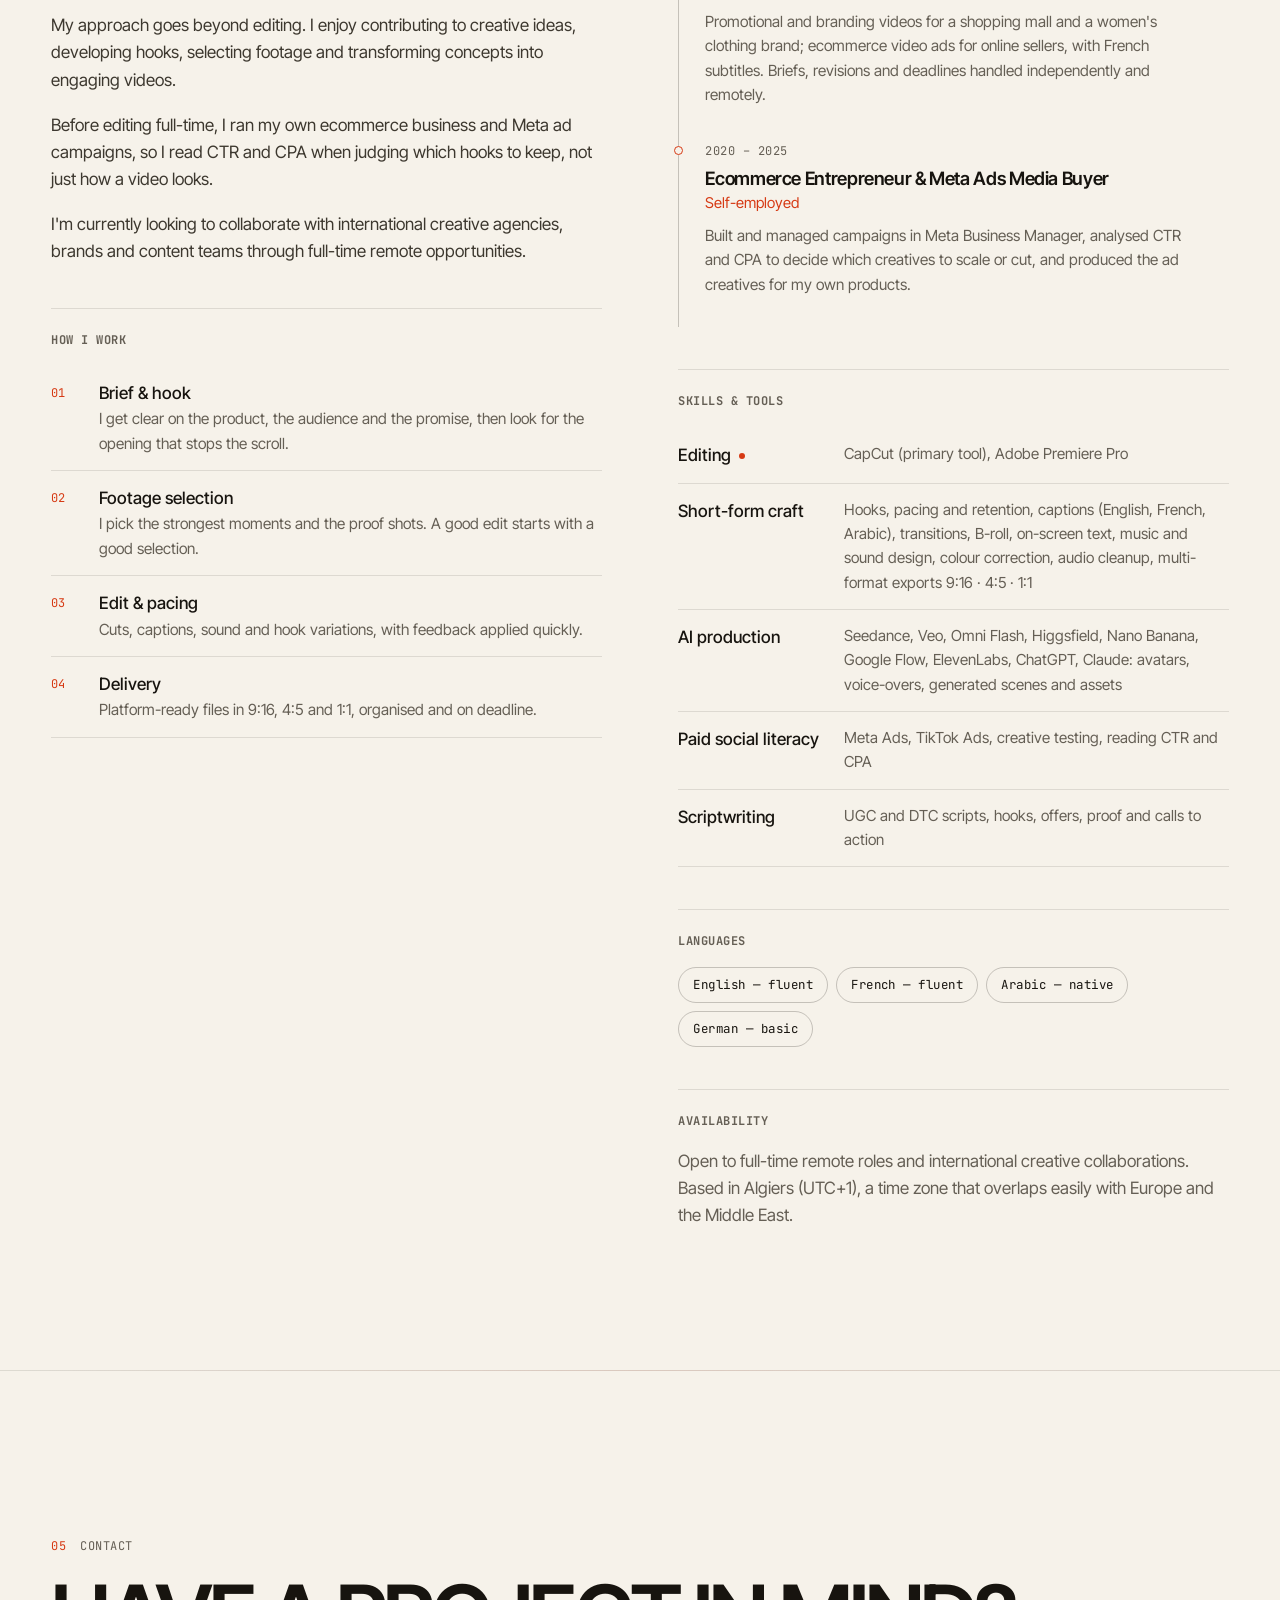
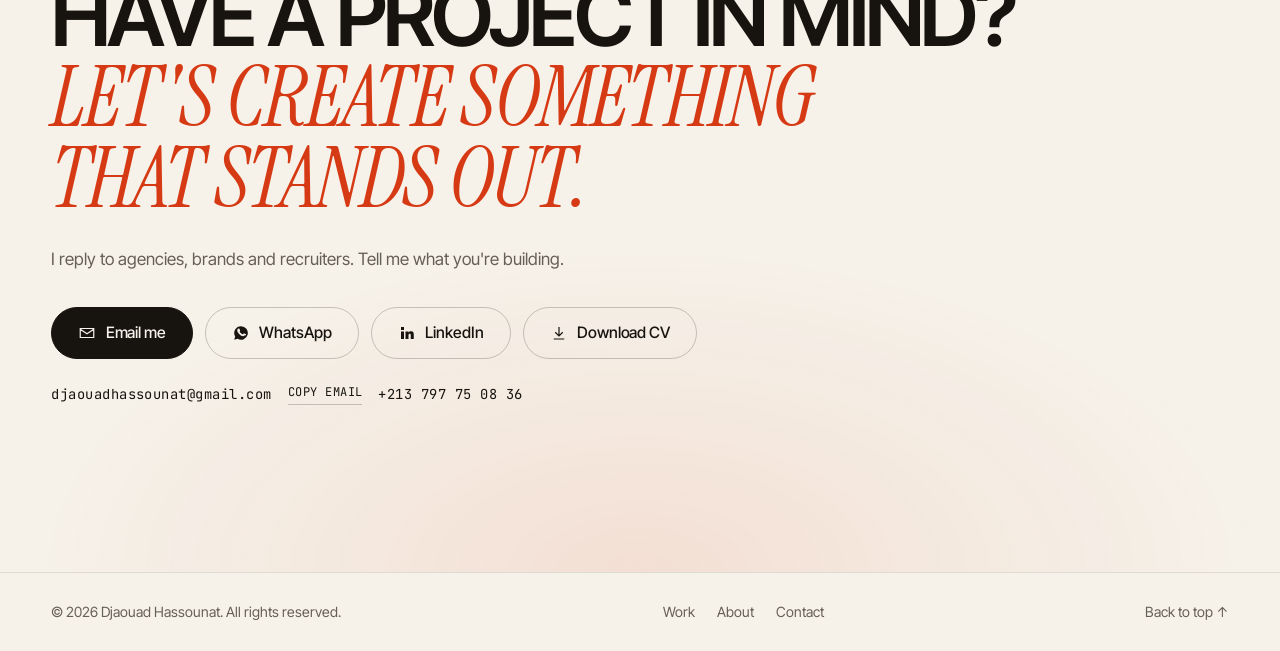
==== commit 86e89a13: "Clean results panels, add redacted screenshots, centre hero, update contact email Co-Authored-By: Cl" ====
--- a/index.html
+++ b/index.html
@@ -88,7 +88,7 @@
     </ul>
   </div>
   <div class="hero-reel" id="heroReelTiles" aria-label="Selected work previews"></div>
-  <noscript><p class="fine">This portfolio needs JavaScript to show the video projects. Contact: <a href="mailto:jawadvideoeditor1@gmail.com">jawadvideoeditor1@gmail.com</a></p></noscript>
+  <noscript><p class="fine">This portfolio needs JavaScript to show the video projects. Contact: <a href="mailto:djaouadhassounat@gmail.com">djaouadhassounat@gmail.com</a></p></noscript>
 </section>
 
 <!-- ============ QUICK CONTACT ============ -->
@@ -108,43 +108,61 @@
       <p class="sec-p" data-i18n="res.p">Campaign-level data from the agency ad accounts of DTC brands whose videos I edited.</p>
     </div>
 
-    <div class="warn" role="note">
-      <strong data-i18n="res.warn">Read before the numbers</strong>
-      <p data-i18n="res.warn.p">These totals cover every creative, editor and campaign in the accounts. They are not attributable to a single video or to my work alone. I show them as context for the scale my videos ran at, not as the results of my editing.</p>
-    </div>
-
     <div class="panels">
       <article class="panel">
-        <header><h3 data-i18n="res.meta">Meta Ads campaign data</h3><p class="mono" data-i18n="res.meta.range">Aug 16, 2025 – Nov 16, 2026 · totals row, Meta Ads Manager</p></header>
-        <dl class="stats">
-          <div><dt data-i18n="res.spent">Amount spent</dt><dd><b class="num" data-to="150490.81" data-dec="2" data-prefix="$">$150,490.81</b></dd></div>
-          <div><dt data-i18n="res.impr">Impressions</dt><dd><b class="num" data-to="215495606">215,495,606</b></dd></div>
-          <div><dt data-i18n="res.reach">Reach</dt><dd><b class="num" data-to="13184874">13,184,874</b></dd></div>
+        <header class="p-head">
+          <div>
+            <h3 data-i18n="res.meta">Meta Ads campaign data</h3>
+            <p class="p-range mono" data-i18n="res.meta.range">Aug 16, 2025 – Nov 16, 2026</p>
+          </div>
+        </header>
+        <div class="p-hero">
+          <span class="p-label" data-i18n="res.spent">Amount spent</span>
+          <b class="num" data-to="150490.81" data-dec="2" data-prefix="$">$150,490.81</b>
+        </div>
+        <dl class="p-list">
+          <div><dt><span data-i18n="res.impr">Impressions</span><small data-i18n="res.h.impr">Times the ads were shown</small></dt><dd><b class="num" data-to="215495606">215,495,606</b></dd></div>
+          <div><dt><span data-i18n="res.reach">Reach</span><small data-i18n="res.h.reach">Unique accounts that saw the ads</small></dt><dd><b class="num" data-to="13184874">13,184,874</b></dd></div>
         </dl>
-        <button class="proof" type="button" data-zoom="media/results/meta-ads-campaign-totals.webp" data-alt="Meta Ads Manager totals row, cropped">
-          <img src="media/results/meta-ads-campaign-totals.webp" alt="Meta Ads Manager header and totals row, cropped" width="1140" height="106" loading="lazy">
-          <span class="mono" data-i18n="res.proof">View cropped screenshot</span>
+      </article>
+
+      <article class="panel">
+        <header class="p-head">
+          <div>
+            <h3 data-i18n="res.tiktok">TikTok Ads campaign data</h3>
+            <p class="p-range mono" data-i18n="res.tiktok.range">Jan 1 – Nov 16, 2026 · total of 51 records</p>
+          </div>
+        </header>
+        <div class="p-hero">
+          <span class="p-label" data-i18n="res.spent">Amount spent</span>
+          <b class="num" data-to="86241.62" data-dec="2" data-prefix="$">$86,241.62</b>
+        </div>
+        <dl class="p-list">
+          <div><dt><span data-i18n="res.impr">Impressions</span><small data-i18n="res.h.impr">Times the ads were shown</small></dt><dd><b class="num" data-to="213203765">213,203,765</b></dd></div>
+          <div><dt><span data-i18n="res.clicks">Clicks</span><small data-i18n="res.h.clicks">Clicks on the ads</small></dt><dd><b class="num" data-to="1545583">1,545,583</b></dd></div>
+          <div><dt><span data-i18n="res.ctr">CTR</span><small data-i18n="res.h.ctr">Share of impressions that were clicked</small></dt><dd><b class="num" data-to="0.72" data-dec="2" data-suffix="%">0.72%</b></dd></div>
+          <div><dt><span data-i18n="res.conv">Conversions</span><small data-i18n="res.h.conv">Conversions recorded by TikTok</small></dt><dd><b class="num" data-to="30517">30,517</b></dd></div>
+          <div><dt><span data-i18n="res.cpa">CPA</span><small data-i18n="res.h.cpa">Average cost per conversion</small></dt><dd><b class="num" data-to="2.83" data-dec="2" data-prefix="$">$2.83</b></dd></div>
+          <div><dt><span data-i18n="res.cpc">CPC</span><small data-i18n="res.h.cpc">Average cost per click</small></dt><dd><b class="num" data-to="0.06" data-dec="2" data-prefix="$">$0.06</b></dd></div>
+          <div><dt><span data-i18n="res.cpm">CPM</span><small data-i18n="res.h.cpm">Cost per 1,000 impressions</small></dt><dd><b class="num" data-to="0.40" data-dec="2" data-prefix="$">$0.40</b></dd></div>
+        </dl>
+      </article>
+    </div>
+    <div class="shots">
+      <figure class="shot">
+        <button type="button" data-zoom="media/results/meta-ads-results.webp" data-alt="Meta Ads Manager screenshot">
+          <img src="media/results/meta-ads-results.webp" width="1468" height="712" alt="Screenshot of Meta Ads Manager showing campaign results and the totals row" loading="lazy">
         </button>
-      </article>
-
-      <article class="panel">
-        <header><h3 data-i18n="res.tiktok">TikTok Ads campaign data</h3><p class="mono" data-i18n="res.tiktok.range">Jan 1 – Nov 16, 2026 · total of 51 records, TikTok Business Center</p></header>
-        <dl class="stats stats-6">
-          <div><dt data-i18n="res.spent">Amount spent</dt><dd><b class="num" data-to="86241.62" data-dec="2" data-prefix="$">$86,241.62</b></dd></div>
-          <div><dt data-i18n="res.impr">Impressions</dt><dd><b class="num" data-to="213203765">213,203,765</b></dd></div>
-          <div><dt data-i18n="res.clicks">Clicks</dt><dd><b class="num" data-to="1545583">1,545,583</b></dd></div>
-          <div><dt data-i18n="res.conv">Conversions</dt><dd><b class="num" data-to="30517">30,517</b></dd></div>
-          <div><dt data-i18n="res.ctr">CTR</dt><dd><b class="num" data-to="0.72" data-dec="2" data-suffix="%">0.72%</b></dd></div>
-          <div><dt data-i18n="res.cpa">CPA</dt><dd><b class="num" data-to="2.83" data-dec="2" data-prefix="$">$2.83</b></dd></div>
-        </dl>
-        <p class="mini mono"><span><span data-i18n="res.cpc">CPC</span> $0.06</span><span><span data-i18n="res.cpm">CPM</span> $0.40</span></p>
-        <button class="proof" type="button" data-zoom="media/results/tiktok-ads-campaign-totals.webp" data-alt="TikTok Business Center totals row, cropped">
-          <img src="media/results/tiktok-ads-campaign-totals.webp" alt="TikTok Business Center header and totals row, cropped" width="1560" height="74" loading="lazy">
-          <span class="mono" data-i18n="res.proof">View cropped screenshot</span>
+        <figcaption><b data-i18n="res.shot.meta">Meta Ads Manager</b><span class="mono" data-i18n="res.shot.zoom">Click to enlarge</span></figcaption>
+      </figure>
+      <figure class="shot">
+        <button type="button" data-zoom="media/results/tiktok-ads-results-redacted.webp" data-alt="TikTok Business Center screenshot">
+          <img src="media/results/tiktok-ads-results-redacted.webp" width="1903" height="825" alt="Screenshot of TikTok Business Center showing campaign results and the totals row" loading="lazy">
         </button>
-      </article>
-    </div>
-    <p class="fine"><span data-i18n="res.proofnote">Screenshots are cropped to the header and totals rows; account names and IDs are removed.</span> <span data-i18n="res.ctx">The TikTok accounts shown include EGO, Dentavia and Glow Me campaigns, among others.</span></p>
+        <figcaption><b data-i18n="res.shot.tiktok">TikTok Business Center</b><span class="mono" data-i18n="res.shot.zoom">Click to enlarge</span></figcaption>
+      </figure>
+    </div>
+    <p class="fine"><span data-i18n="res.proofnote">Screenshots shown as exported from the ad platforms. Account names, ID numbers and the business-account name are hidden.</span> <span data-i18n="res.ctx">The TikTok accounts shown include EGO, Dentavia and Glow Me campaigns, among others.</span></p>
   </div>
 </section>
 
--- a/css/main.css
+++ b/css/main.css
@@ -181,20 +181,6 @@
 .warn { border: 1px solid var(--line-2); border-left: 3px solid var(--accent); border-radius: 12px; padding: 18px 22px; background: var(--bg-2); margin-bottom: 22px; max-width: 980px; }
 .warn strong { font-family: var(--f-mono); font-size: .74rem; letter-spacing: .05em; text-transform: uppercase; color: var(--accent); font-weight: 500; }
 .warn p { margin-top: 6px; color: var(--text-2); font-size: .96rem; }
-.panels { display: grid; grid-template-columns: 1fr 1.25fr; gap: 16px; }
-.panel { border: 1px solid var(--line); border-radius: 18px; padding: clamp(20px, 2.6vw, 34px); background: var(--bg-2); display: flex; flex-direction: column; gap: 22px; min-width: 0; }
-.panel h3 { font-weight: 600; font-size: 1.35rem; letter-spacing: -.02em; }
-.panel header p { margin-top: 6px; text-transform: none; font-size: .72rem; }
-.stats { display: grid; grid-template-columns: 1fr; gap: 18px; }
-.stats-6 { grid-template-columns: repeat(2, minmax(0, 1fr)); }
-.stats > div { border-top: 1px solid var(--line); padding-top: 12px; min-width: 0; }
-.stats dt { font-family: var(--f-mono); font-size: .7rem; letter-spacing: .05em; text-transform: uppercase; color: var(--muted); }
-.stats dd b { font-weight: 500; font-size: clamp(1.8rem, 3.2vw, 2.9rem); letter-spacing: -.04em; line-height: 1.1; font-variant-numeric: tabular-nums; overflow-wrap: anywhere; }
-.mini { display: flex; gap: 22px; margin-top: -8px; }
-.proof { margin-top: auto; display: block; text-align: left; border: 1px solid var(--line); border-radius: 10px; overflow: hidden; background: #fff; position: relative; }
-.proof img { width: 100%; height: auto; }
-.proof span { position: absolute; right: 8px; bottom: 8px; background: rgba(11, 11, 12, .85); color: #fff; padding: 5px 9px; border-radius: 999px; }
-.proof:hover { border-color: var(--accent); }
 
 /* ---------- about ---------- */
 .about { display: grid; grid-template-columns: minmax(0, 1fr) minmax(0, 1fr); gap: clamp(34px, 6vw, 100px); align-items: start; }
@@ -318,8 +304,6 @@
   .contact-actions .btn { flex: 1 1 100%; justify-content: center; }
 }
 @media (max-width: 520px) {
-  .stats-6 > div:nth-child(-n+4) { grid-column: 1 / -1; }
-  .stats dd b { font-size: clamp(1.7rem, 9vw, 2.6rem); }
 }
 @media (prefers-reduced-motion: reduce) {
   html { scroll-behavior: auto; }
@@ -378,8 +362,6 @@
   .card .tag, .card .len { font-size: .64rem; }
 
   /* results evidence strip: obvious, tappable label under the image */
-  .proof span { position: static; display: block; border-radius: 0; background: var(--text); color: var(--bg); text-align: center; padding: 12px; }
-  .proof img { min-height: 18px; }
 
   /* lightbox: let the wide screenshot scroll sideways at readable size */
   .lightbox { place-items: start; padding-top: 64px; }
@@ -406,4 +388,50 @@
   .quick { gap: 10px; }
   .quick .btn { flex: 1 1 calc(50% - 5px); justify-content: center; padding: 0 14px; font-size: .92rem; }
   .quick .btn[hidden] { display: none !important; }
-}+}
+/* ---------- results panels (clean version) ---------- */
+.panels { display: grid; grid-template-columns: repeat(2, minmax(0, 1fr)); gap: 16px; align-items: start; }
+.panel { border: 1px solid var(--line); border-radius: 20px; padding: clamp(22px, 2.8vw, 36px); background: var(--bg-2); min-width: 0; }
+.p-head { display: flex; justify-content: space-between; align-items: flex-start; gap: 16px; flex-wrap: wrap; }
+.panel h3 { font-weight: 600; font-size: 1.3rem; letter-spacing: -.02em; line-height: 1.2; }
+.p-range { margin-top: 6px; text-transform: none; font-size: .74rem; }
+.p-proof { font-family: var(--f-mono); font-size: .72rem; letter-spacing: .03em; text-transform: uppercase; color: var(--text); border: 1px solid var(--line-2); border-radius: 999px; padding: 9px 14px; min-height: 38px; transition: background .2s, color .2s, border-color .2s; white-space: nowrap; }
+.p-proof:hover { background: var(--text); color: var(--bg); border-color: var(--text); }
+.p-hero { margin-top: clamp(22px, 3vw, 34px); padding-bottom: clamp(20px, 2.6vw, 28px); border-bottom: 1px solid var(--line-2); }
+.p-label { display: block; font-family: var(--f-mono); font-size: .72rem; letter-spacing: .06em; text-transform: uppercase; color: var(--muted); margin-bottom: 6px; }
+.p-hero .num { display: block; font-weight: 600; font-size: clamp(2.6rem, 5.2vw, 4.4rem); letter-spacing: -.045em; line-height: 1; font-variant-numeric: tabular-nums; }
+.p-list > div { display: flex; justify-content: space-between; align-items: center; gap: 18px; padding: 15px 0; border-bottom: 1px solid var(--line); }
+.p-list > div:last-child { border-bottom: 0; padding-bottom: 0; }
+.p-list dt span { display: block; font-weight: 500; font-size: 1rem; }
+.p-list dt small { display: block; color: var(--muted); font-size: .84rem; line-height: 1.35; margin-top: 2px; }
+.p-list dd { margin: 0; text-align: right; }
+.p-list dd .num { font-weight: 500; font-size: clamp(1.2rem, 2vw, 1.6rem); letter-spacing: -.02em; font-variant-numeric: tabular-nums; white-space: nowrap; }
+@media (max-width: 980px) { .panels { grid-template-columns: 1fr; } }
+@media (max-width: 520px) {
+  .p-proof { width: 100%; text-align: center; }
+  .p-list > div { gap: 12px; }
+  .p-list dt small { font-size: .8rem; }
+}
+.p-head { display: block; }
+.p-proof { margin-top: 16px; }
+
+/* screenshots row under the results panels */
+.shots { display: grid; grid-template-columns: repeat(2, minmax(0, 1fr)); gap: 16px; margin-top: 16px; }
+.shot { margin: 0; }
+.shot button { display: block; width: 100%; border: 1px solid var(--line-2); border-radius: 14px; overflow: hidden; background: #fff; transition: border-color .2s, transform .35s var(--ease), box-shadow .35s; }
+.shot button:hover { border-color: var(--accent); transform: translateY(-3px); box-shadow: var(--shadow); }
+.shot img { width: 100%; height: auto; }
+.shot figcaption { display: flex; justify-content: space-between; align-items: baseline; gap: 12px; padding: 12px 4px 0; font-size: .95rem; }
+.shot figcaption b { font-weight: 500; }
+.shot figcaption .mono { font-size: .68rem; }
+@media (max-width: 980px) { .shots { grid-template-columns: 1fr; } }
+@media (max-width: 680px) { .lightbox img { width: 1100px; } }
+/* hero copy centred */
+.hero-copy { text-align: center; }
+.hero-copy .status { justify-content: center; }
+.hero-copy .hero-p { margin-left: auto; margin-right: auto; }
+.hero-copy .hero-cta { justify-content: center; }
+.hero-copy .hero-facts { justify-content: center; }
+.hero-title { text-wrap: balance; }
+/* quick-contact buttons centred */
+.quick { justify-content: center; }
